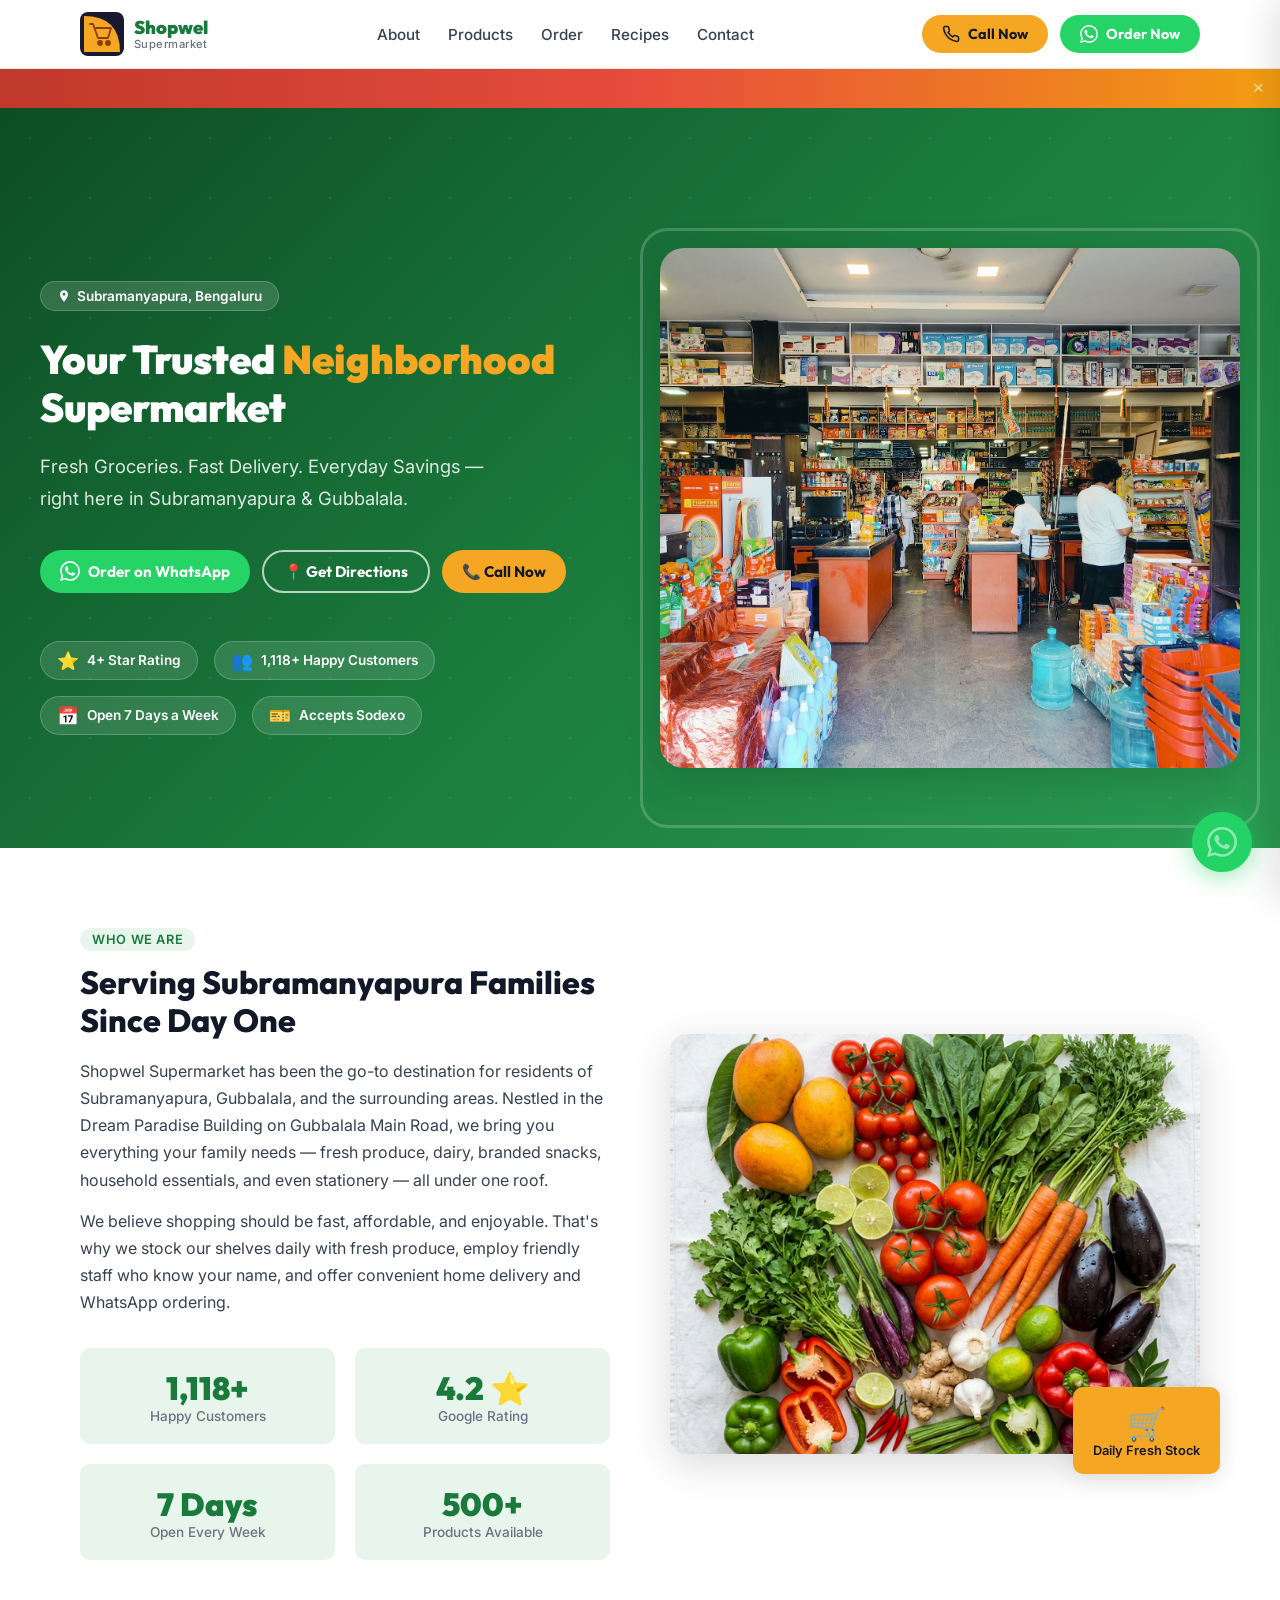
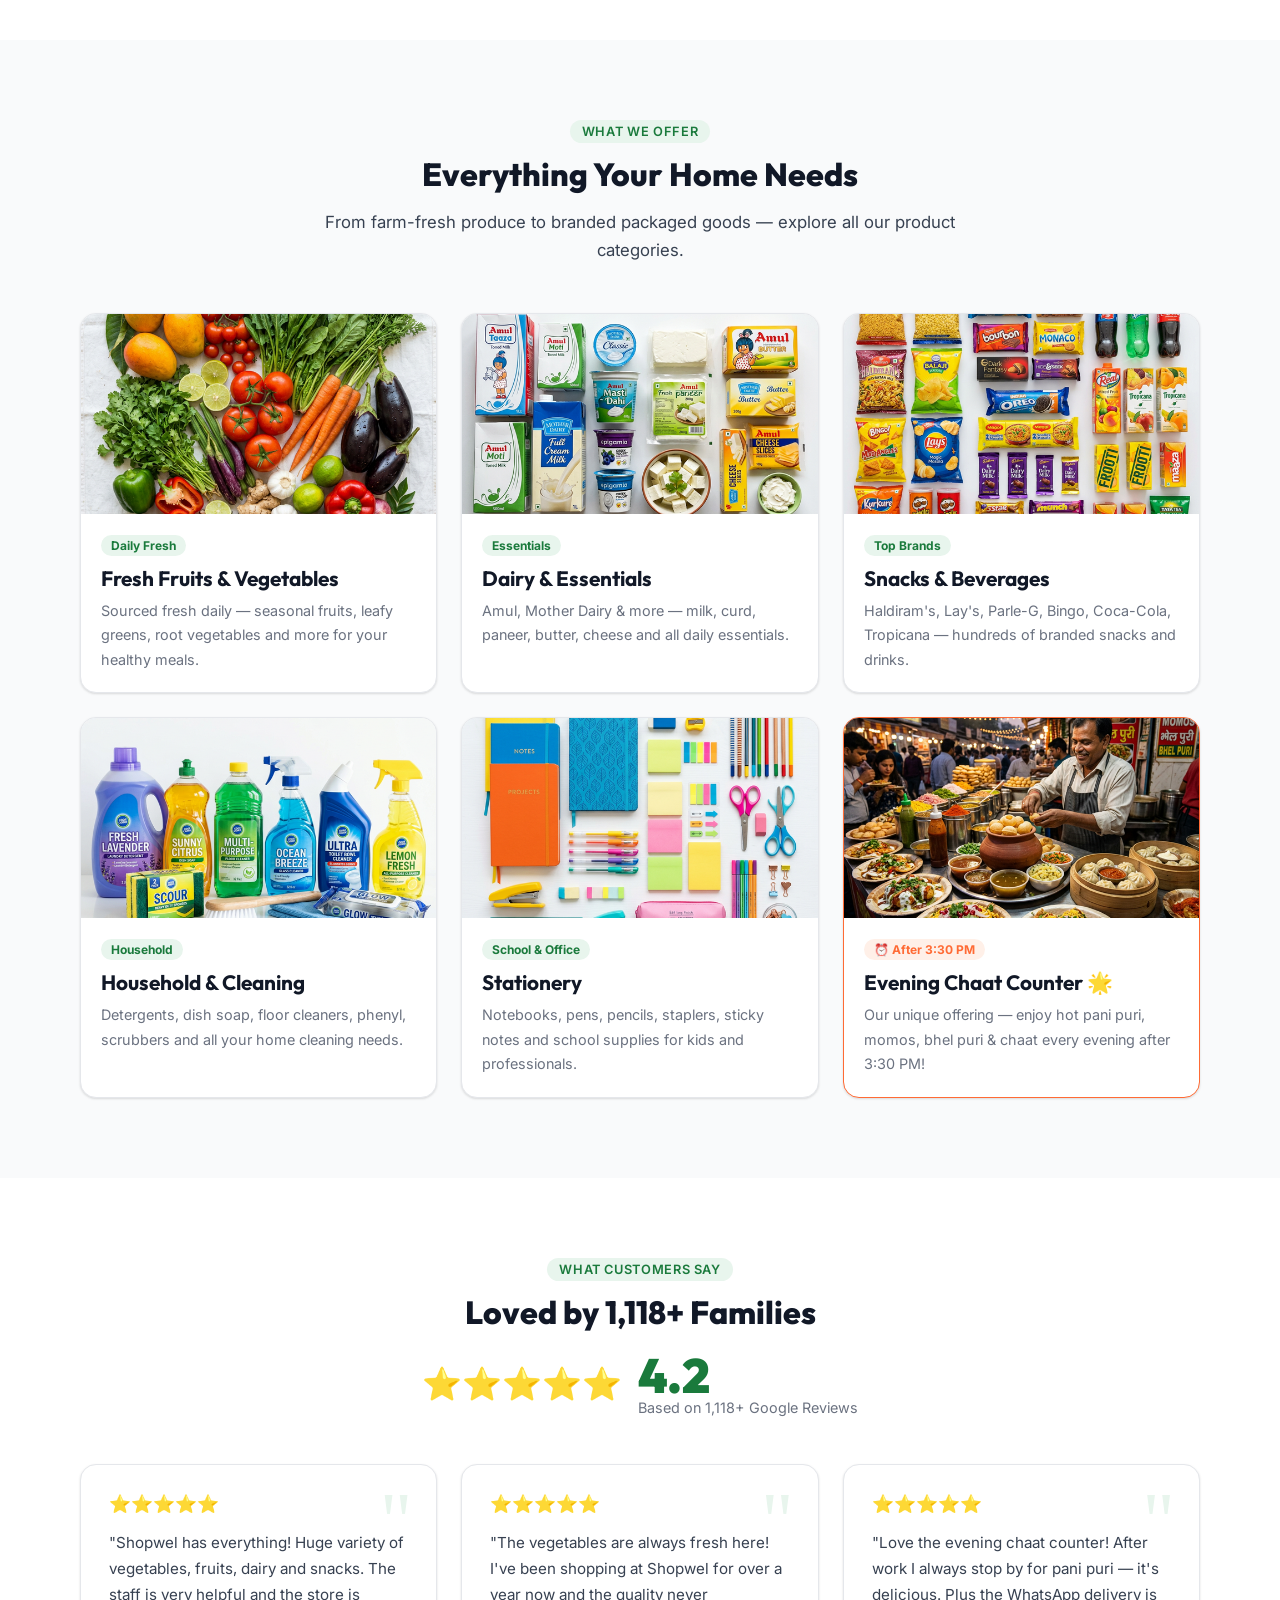
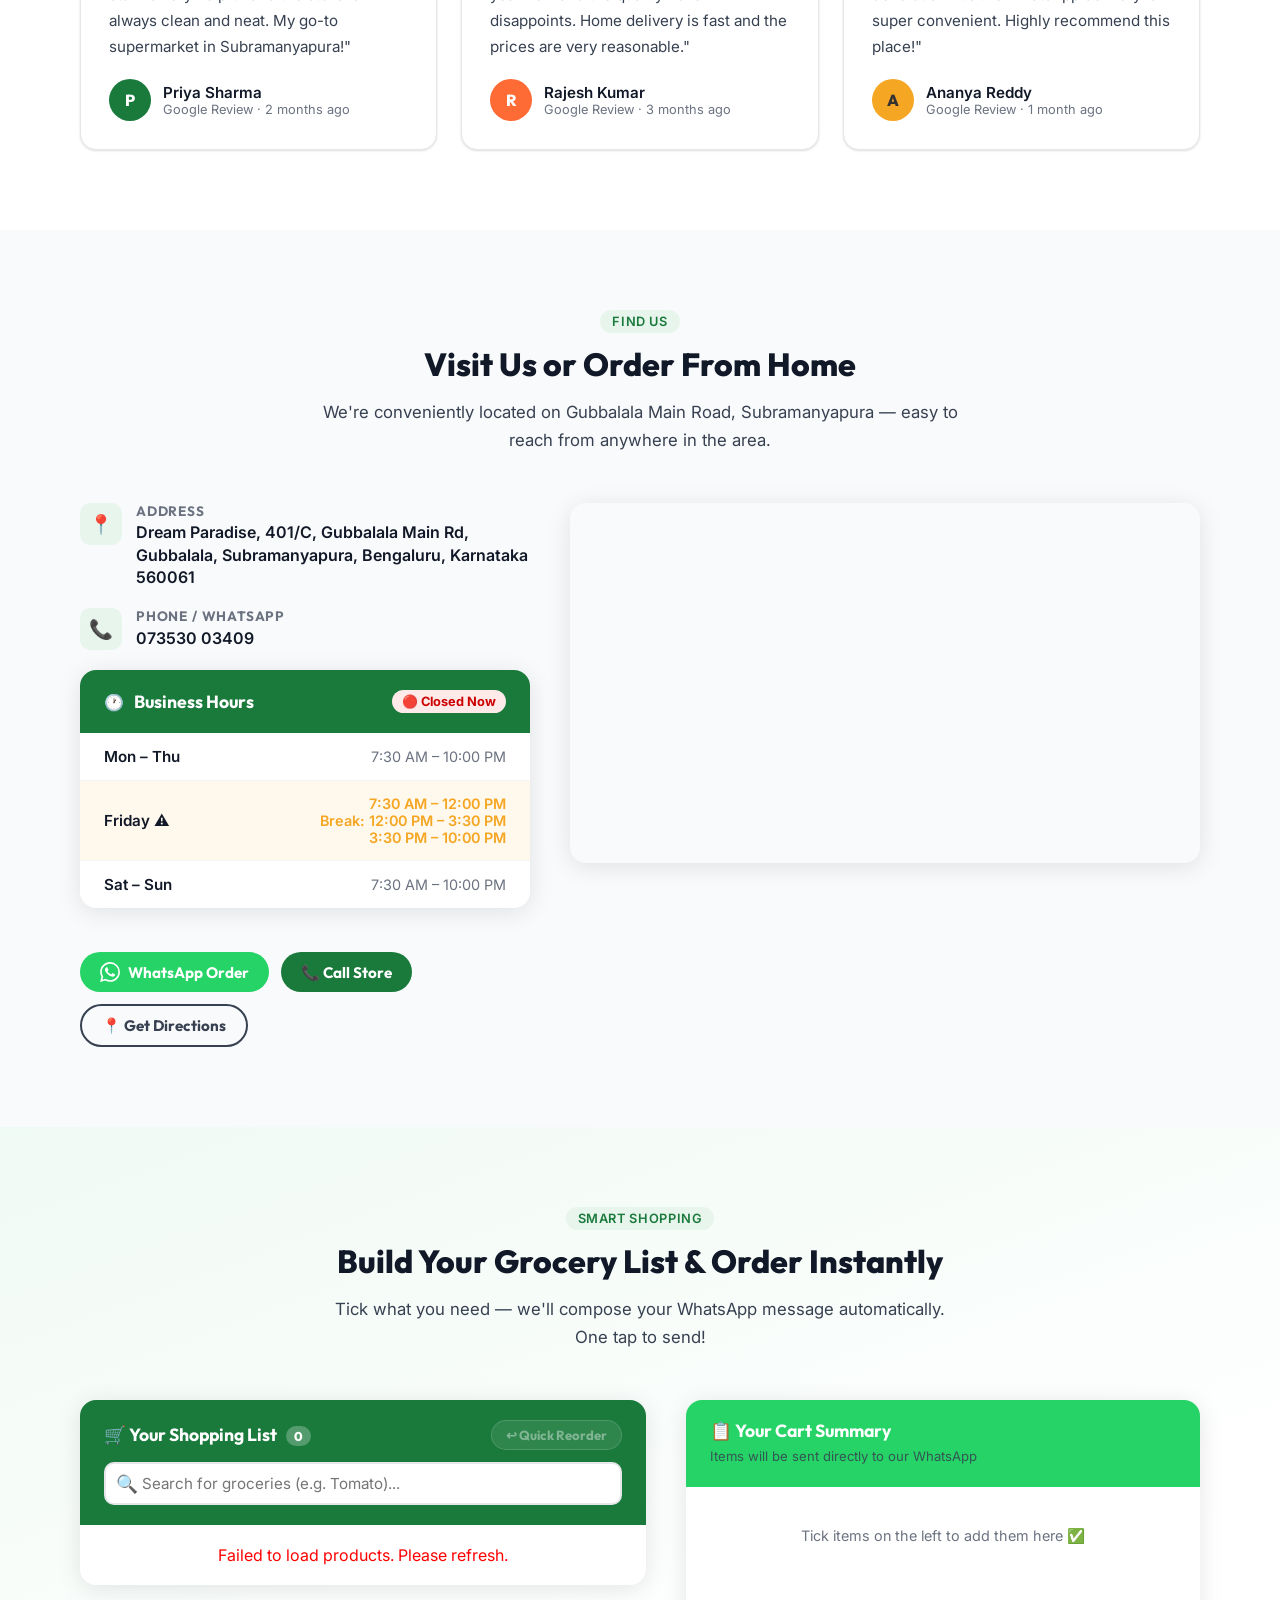
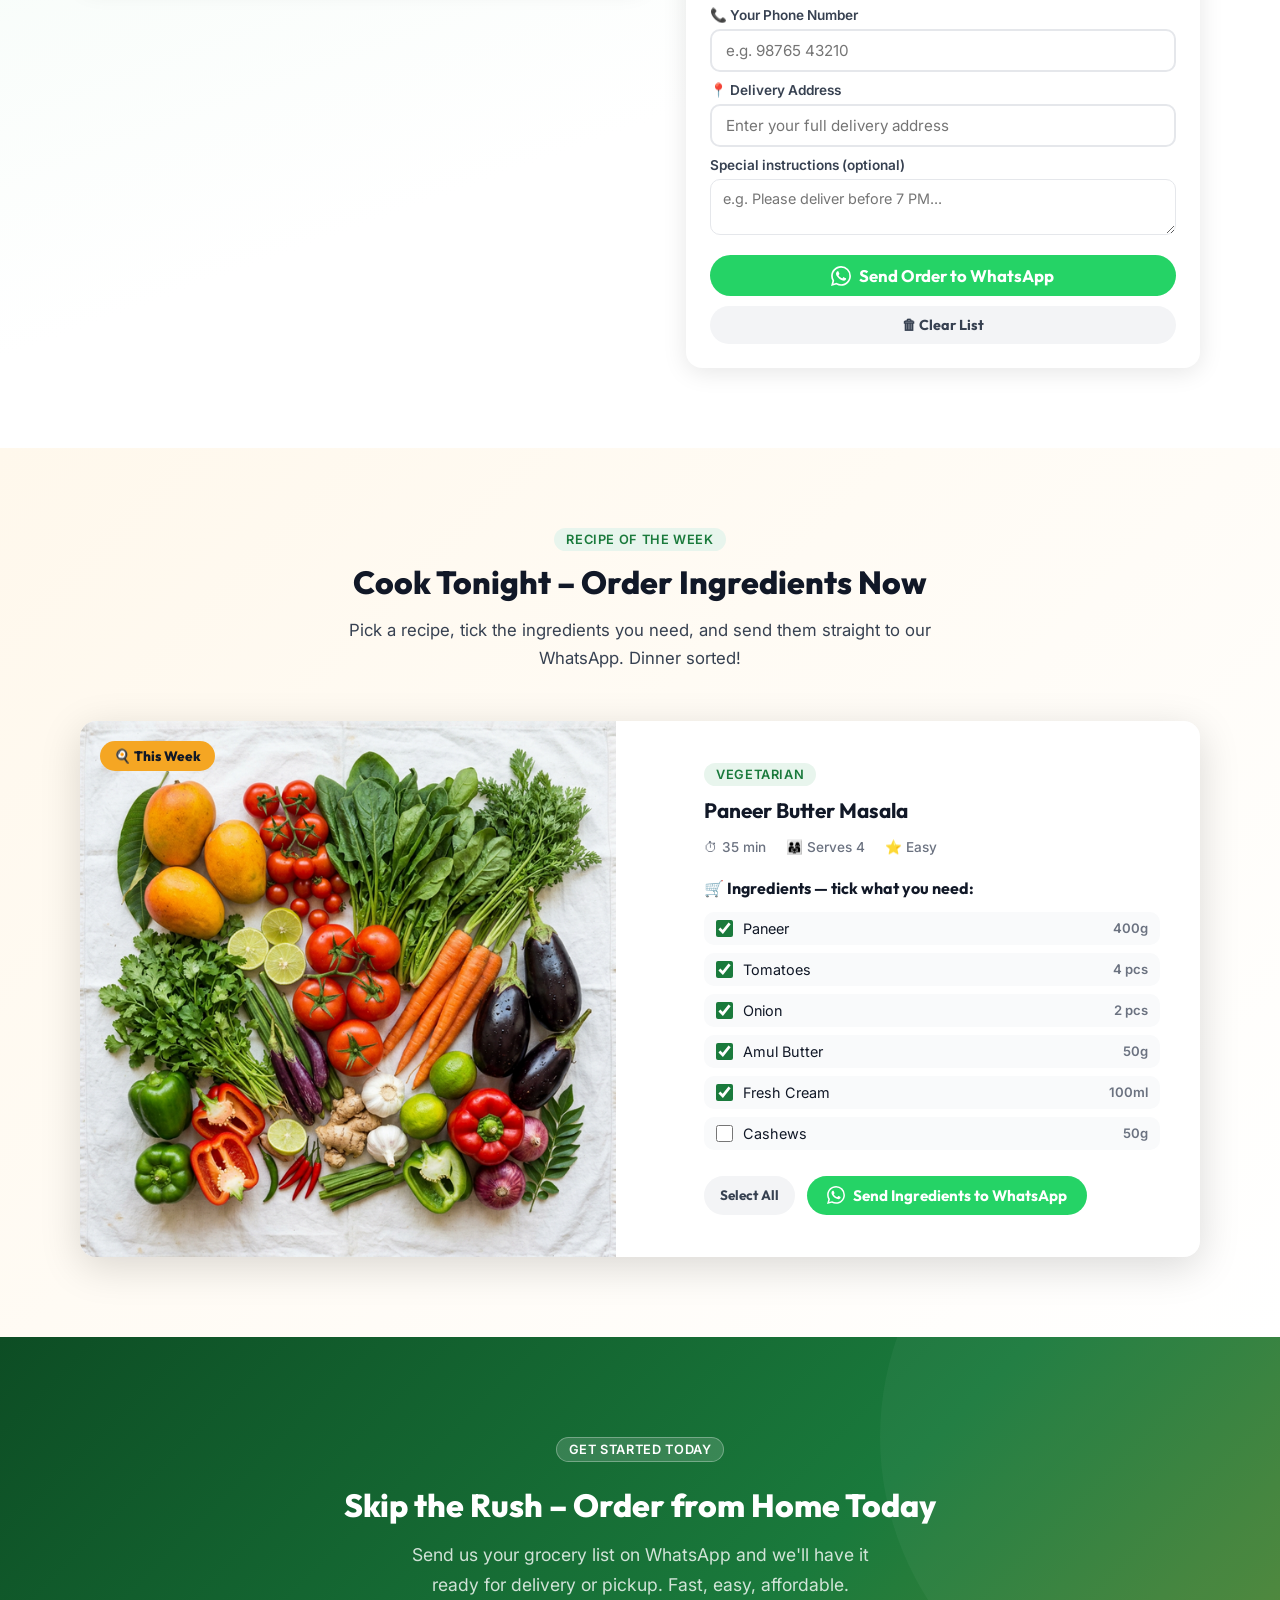
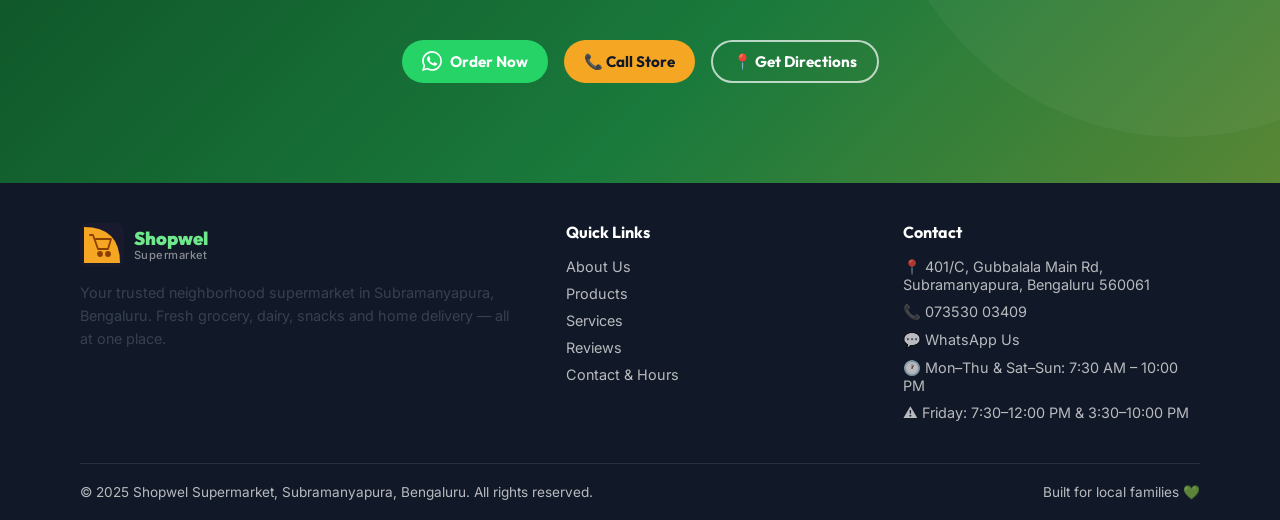
==== index.html @ 2b0920fd "Remove Services and Why Choose Us sections" ====
<!DOCTYPE html>
<html lang="en">

<head>
    <meta charset="UTF-8" />
    <meta name="viewport" content="width=device-width, initial-scale=1.0" />
    <title>Shopwel Supermarket – Supermarket in Subramanyapura, Bengaluru | Grocery Store Gubbalala Main Road</title>
    <meta name="description"
        content="Shopwel Supermarket in Subramanyapura, Bengaluru – your trusted neighborhood supermarket on Gubbalala Main Road. Fresh fruits, vegetables, dairy, snacks & home delivery. Call: 073530 03409" />
    <meta name="keywords"
        content="Supermarket in Subramanyapura, Grocery store Gubbalala Main Road, Home delivery grocery Subramanyapura, Shopwel Supermarket Bengaluru, grocery near me Subramanyapura" />
    <meta property="og:title" content="Shopwel Supermarket – Subramanyapura, Bengaluru" />
    <meta property="og:description"
        content="Fresh groceries, daily essentials & fast home delivery at Shopwel Supermarket, Gubbalala Main Road." />
    <meta property="og:type" content="website" />
    <link rel="canonical" href="https://shopwelsupermarket.in/" />
    <link rel="stylesheet" href="styles.css?v=4" />

    <!-- Local Business Schema -->
    <script type="application/ld+json">
  {
    "@context": "https://schema.org",
    "@type": "GroceryStore",
    "name": "Shopwel Supermarket",
    "image": "./images/hero.png",
    "url": "https://shopwelsupermarket.in",
    "telephone": "+917353003409",
    "address": {
      "@type": "PostalAddress",
      "streetAddress": "Dream Paradise, 401/C, Gubbalala Main Rd, Gubbalala",
      "addressLocality": "Subramanyapura",
      "addressRegion": "Karnataka",
      "postalCode": "560061",
      "addressCountry": "IN"
    },
    "geo": { "@type": "GeoCoordinates", "latitude": 12.8930, "longitude": 77.5326 },
    "openingHoursSpecification": [
      { "@type": "OpeningHoursSpecification", "dayOfWeek": ["Monday","Tuesday","Wednesday","Thursday","Saturday","Sunday"], "opens": "07:30", "closes": "22:00" },
      { "@type": "OpeningHoursSpecification", "dayOfWeek": "Friday", "opens": "07:30", "closes": "12:00" },
      { "@type": "OpeningHoursSpecification", "dayOfWeek": "Friday", "opens": "15:30", "closes": "22:00" }
    ],
    "aggregateRating": { "@type": "AggregateRating", "ratingValue": "4.2", "reviewCount": "1118" },
    "priceRange": "₹",
    "paymentAccepted": "Cash, UPI, Sodexo",
    "hasOfferCatalog": { "@type": "OfferCatalog", "name": "Grocery & Daily Essentials" }
  }
  </script>
</head>

<body>

    <!-- ════════════════════ NAVBAR ════════════════════ -->
    <nav class="navbar" id="navbar">
        <div class="nav-inner">
            <a href="#home" class="nav-logo" aria-label="Shopwel Supermarket Home">
                <!-- Logo: yellow quarter-circle with shopping cart -->
                <svg width="44" height="44" viewBox="0 0 44 44" xmlns="http://www.w3.org/2000/svg" aria-hidden="true">
                    <rect width="44" height="44" rx="8" fill="#1a1a2e" />
                    <path d="M4 4 Q40 4 40 40 L4 40 Z" fill="#f5a623" />
                    <g transform="translate(10,12)" stroke="#8B4000" stroke-width="1.8" fill="none"
                        stroke-linecap="round" stroke-linejoin="round">
                        <path d="M0 0h3l5 14h10l3-10H6" />
                        <circle cx="10" cy="19" r="2" fill="#8B4000" />
                        <circle cx="18" cy="19" r="2" fill="#8B4000" />
                    </g>
                </svg>
                <div class="nav-logo-text">
                    <span>Shopwel</span>
                    <span>Supermarket</span>
                </div>
            </a>

            <ul class="nav-links" role="list">
                <li><a href="#about">About</a></li>
                <li><a href="#products">Products</a></li>
                <li><a href="#order">Order</a></li>
                <li><a href="#recipe">Recipes</a></li>
                <li><a href="#contact">Contact</a></li>
            </ul>

            <div class="nav-cta" style="display: flex; gap: 12px;">
                <a href="tel:+917353003409" class="btn btn-yellow btn-sm" aria-label="Call Shopwel">
                    <svg width="18" height="18" viewBox="0 0 24 24" fill="none" stroke="currentColor" stroke-width="2" stroke-linecap="round" stroke-linejoin="round" aria-hidden="true"><path d="M22 16.92v3a2 2 0 0 1-2.18 2 19.79 19.79 0 0 1-8.63-3.07 19.5 19.5 0 0 1-6-6 19.79 19.79 0 0 1-3.07-8.67A2 2 0 0 1 4.11 2h3a2 2 0 0 1 2 1.72 12.84 12.84 0 0 0 .7 2.81 2 2 0 0 1-.45 2.11L8.09 9.91a16 16 0 0 0 6 6l1.27-1.27a2 2 0 0 1 2.11-.45 12.84 12.84 0 0 0 2.81.7A2 2 0 0 1 22 16.92z"></path></svg>
                    Call Now
                </a>
                <a href="https://wa.me/917353003409?text=Hi%20Shopwel!%20I%20want%20to%20place%20an%20order.%0A"
                    class="btn btn-wa btn-sm" target="_blank" rel="noopener" aria-label="Order on WhatsApp">
                    <svg width="18" height="18" viewBox="0 0 24 24" fill="currentColor" aria-hidden="true">
                        <path
                            d="M17.472 14.382c-.297-.149-1.758-.867-2.03-.967-.273-.099-.471-.148-.67.15-.197.297-.767.966-.94 1.164-.173.199-.347.223-.644.075-.297-.15-1.255-.463-2.39-1.475-.883-.788-1.48-1.761-1.653-2.059-.173-.297-.018-.458.13-.606.134-.133.298-.347.446-.52.149-.174.198-.298.298-.497.099-.198.05-.371-.025-.52-.075-.149-.669-1.612-.916-2.207-.242-.579-.487-.5-.669-.51-.173-.008-.371-.01-.57-.01-.198 0-.52.074-.792.372-.272.297-1.04 1.016-1.04 2.479 0 1.462 1.065 2.875 1.213 3.074.149.198 2.096 3.2 5.077 4.487.709.306 1.262.489 1.694.625.712.227 1.36.195 1.871.118.571-.085 1.758-.719 2.006-1.413.248-.694.248-1.289.173-1.413-.074-.124-.272-.198-.57-.347m-5.421 7.403h-.004a9.87 9.87 0 01-5.031-1.378l-.361-.214-3.741.982.998-3.648-.235-.374a9.86 9.86 0 01-1.51-5.26c.001-5.45 4.436-9.884 9.888-9.884 2.64 0 5.122 1.03 6.988 2.898a9.825 9.825 0 012.893 6.994c-.003 5.45-4.437 9.884-9.885 9.884m8.413-18.297A11.815 11.815 0 0012.05 0C5.495 0 .16 5.335.157 11.892c0 2.096.547 4.142 1.588 5.945L.057 24l6.305-1.654a11.882 11.882 0 005.683 1.448h.005c6.554 0 11.89-5.335 11.893-11.893a11.821 11.821 0 00-3.48-8.413z" />
                        </svg>
                    Order Now
                </a>
                <button class="hamburger" id="hamburger" aria-label="Open menu">
                    <span></span><span></span><span></span>
                </button>
            </div>
        </div>
    </nav>

    <!-- Mobile Menu -->
    <div class="mobile-menu" id="mobileMenu" role="dialog" aria-label="Navigation">
        <span class="close-btn" id="closeMenu" aria-label="Close menu">&times;</span>
        <a href="#about">About</a>
        <a href="#products">Products</a>
        <a href="#order">Order</a>
        <a href="#recipe">Recipes</a>
        <a href="#contact">Contact</a>
        <a href="https://wa.me/917353003409?text=Hi%20Shopwel!%20I%20want%20to%20place%20an%20order.%0A"
            class="btn btn-wa" target="_blank" rel="noopener">Order on WhatsApp</a>
    </div>

    <!-- ════════════════════ FLASH DEAL BANNER ════════════════════ -->
    <div class="flash-banner" id="flashBanner" role="alert" aria-live="polite">
        <div class="marquee-wrapper">
            <div class="marquee-content">
                <span class="flash-pill">⚡ FLASH SALE ENDS TONIGHT:</span>
                <span class="flash-deal-item">🥛 Amul Milk 1L <span class="original">₹68</span> <span class="sale">₹59</span></span>
                <span class="flash-sep">•</span>
                <span class="flash-deal-item">🍅 Tomatoes 1kg <span class="original">₹40</span> <span class="sale">₹28</span></span>
                <span class="flash-sep">•</span>
                <span class="flash-deal-item">🥚 Eggs (6pc) <span class="original">₹72</span> <span class="sale">₹60</span></span>
                <span class="flash-sep">•</span>
                <span class="flash-deal-item">🍪 Parle-G 800g <span class="original">₹85</span> <span class="sale">₹70</span></span>
                <span class="flash-sep" style="margin-right:40px">•</span>
                <span class="flash-pill">⚡ FLASH SALE ENDS TONIGHT:</span>
                <span class="flash-deal-item">🥛 Amul Milk 1L <span class="original">₹68</span> <span class="sale">₹59</span></span>
                <span class="flash-sep">•</span>
                <span class="flash-deal-item">🍅 Tomatoes 1kg <span class="original">₹40</span> <span class="sale">₹28</span></span>
                <span class="flash-sep">•</span>
                <span class="flash-deal-item">🥚 Eggs (6pc) <span class="original">₹72</span> <span class="sale">₹60</span></span>
                <span class="flash-sep">•</span>
                <span class="flash-deal-item">🍪 Parle-G 800g <span class="original">₹85</span> <span class="sale">₹70</span></span>
            </div>
        </div>
        <button class="flash-close" id="flashClose" aria-label="Dismiss">&times;</button>
    </div>

    <!-- ════════════════════ HERO ════════════════════ -->
    <section class="hero" id="home" aria-label="Hero">
        <div class="hero-content">
            <div class="hero-tag">
                <svg width="14" height="14" viewBox="0 0 24 24" fill="currentColor" aria-hidden="true">
                    <path
                        d="M12 2C8.13 2 5 5.13 5 9c0 5.25 7 13 7 13s7-7.75 7-13c0-3.87-3.13-7-7-7zm0 9.5c-1.38 0-2.5-1.12-2.5-2.5s1.12-2.5 2.5-2.5 2.5 1.12 2.5 2.5-1.12 2.5-2.5 2.5z" />
                </svg>
                Subramanyapura, Bengaluru
            </div>
            <h1>Your Trusted <span>Neighborhood</span> Supermarket</h1>
            <p>Fresh Groceries. Fast Delivery. Everyday Savings — right here in Subramanyapura & Gubbalala.</p>
            <div class="hero-btns">
                <a href="https://wa.me/917353003409?text=Hi%20Shopwel!%20I%20want%20to%20place%20an%20order.%0A"
                    class="btn btn-wa" target="_blank" rel="noopener" aria-label="Order on WhatsApp">
                    <svg width="20" height="20" viewBox="0 0 24 24" fill="currentColor" aria-hidden="true">
                        <path
                            d="M17.472 14.382c-.297-.149-1.758-.867-2.03-.967-.273-.099-.471-.148-.67.15-.197.297-.767.966-.94 1.164-.173.199-.347.223-.644.075-.297-.15-1.255-.463-2.39-1.475-.883-.788-1.48-1.761-1.653-2.059-.173-.297-.018-.458.13-.606.134-.133.298-.347.446-.52.149-.174.198-.298.298-.497.099-.198.05-.371-.025-.52-.075-.149-.669-1.612-.916-2.207-.242-.579-.487-.5-.669-.51-.173-.008-.371-.01-.57-.01-.198 0-.52.074-.792.372-.272.297-1.04 1.016-1.04 2.479 0 1.462 1.065 2.875 1.213 3.074.149.198 2.096 3.2 5.077 4.487.709.306 1.262.489 1.694.625.712.227 1.36.195 1.871.118.571-.085 1.758-.719 2.006-1.413.248-.694.248-1.289.173-1.413-.074-.124-.272-.198-.57-.347m-5.421 7.403h-.004a9.87 9.87 0 01-5.031-1.378l-.361-.214-3.741.982.998-3.648-.235-.374a9.86 9.86 0 01-1.51-5.26c.001-5.45 4.436-9.884 9.888-9.884 2.64 0 5.122 1.03 6.988 2.898a9.825 9.825 0 012.893 6.994c-.003 5.45-4.437 9.884-9.885 9.884m8.413-18.297A11.815 11.815 0 0012.05 0C5.495 0 .16 5.335.157 11.892c0 2.096.547 4.142 1.588 5.945L.057 24l6.305-1.654a11.882 11.882 0 005.683 1.448h.005c6.554 0 11.89-5.335 11.893-11.893a11.821 11.821 0 00-3.48-8.413z" />
                    </svg>
                    Order on WhatsApp
                </a>
                <a href="https://maps.app.goo.gl/shopwel" class="btn btn-outline" target="_blank" rel="noopener"
                    aria-label="Get directions to store">
                    📍 Get Directions
                </a>
                <a href="tel:+917353003409" class="btn btn-yellow" aria-label="Call the store">
                    📞 Call Now
                </a>
            </div>
            <div class="trust-badges" aria-label="Trust indicators">
                <div class="badge"><span class="badge-icon">⭐</span> 4+ Star Rating</div>
                <div class="badge"><span class="badge-icon">👥</span> 1,118+ Happy Customers</div>
                <div class="badge"><span class="badge-icon">📅</span> Open 7 Days a Week</div>
                <div class="badge"><span class="badge-icon">🎫</span> Accepts Sodexo</div>
            </div>
        </div>
        <div class="hero-image">
            <img src="images/shopwel-store.jpg"
                alt="Inside Shopwel Supermarket – well-stocked shelves, Subramanyapura Bengaluru" loading="eager"
                fetchpriority="high" style="object-position: center center;" />
        </div>
    </section>

    <!-- ════════════════════ ABOUT ════════════════════ -->
    <section class="section mobile-collapsible" id="about" aria-label="About Shopwel">
        <div class="container">
            <button class="mobile-collapse-btn hide-on-desktop" onclick="this.parentElement.parentElement.classList.toggle('expanded')">
                📖 About Us
                <span class="chevron">▼</span>
            </button>
            <div class="mobile-collapse-content">
            <div class="about-grid">
                <div class="reveal">
                    <span class="tag">Who We Are</span>
                    <h2>Serving Subramanyapura Families Since Day One</h2>
                    <p style="margin-top:18px">Shopwel Supermarket has been the go-to destination for residents of
                        Subramanyapura, Gubbalala, and the surrounding areas. Nestled in the Dream Paradise Building on
                        Gubbalala Main Road, we bring you everything your family needs — fresh produce, dairy, branded
                        snacks, household essentials, and even stationery — all under one roof.</p>
                    <p style="margin-top:14px">We believe shopping should be fast, affordable, and enjoyable. That's why
                        we stock our shelves daily with fresh produce, employ friendly staff who know your name, and
                        offer convenient home delivery and WhatsApp ordering.</p>
                    <div class="about-stats">
                        <div class="stat-card reveal">
                            <div class="number">1,118+</div>
                            <div class="label">Happy Customers</div>
                        </div>
                        <div class="stat-card reveal">
                            <div class="number">4.2 ⭐</div>
                            <div class="label">Google Rating</div>
                        </div>
                        <div class="stat-card reveal">
                            <div class="number">7 Days</div>
                            <div class="label">Open Every Week</div>
                        </div>
                        <div class="stat-card reveal">
                            <div class="number">500+</div>
                            <div class="label">Products Available</div>
                        </div>
                    </div>
                </div>
                <div class="reveal">
                    <div class="about-image">
                        <img src="images/fresh_produce.png" alt="Fresh fruits and vegetables at Shopwel Supermarket"
                            loading="lazy" />
                        <div class="about-badge">
                            <div class="num">🛒</div>
                            <div class="txt">Daily Fresh Stock</div>
                        </div>
                    </div>
                </div>
                </div>
            </div>
        </div>
    </section>

    <!-- ════════════════════ PRODUCTS ════════════════════ -->
    <section class="section section-alt mobile-collapsible" id="products" aria-label="Product categories">
        <div class="container">
            <button class="mobile-collapse-btn hide-on-desktop" onclick="this.parentElement.parentElement.classList.toggle('expanded')">
                🛍️ Our Products
                <span class="chevron">▼</span>
            </button>
            <div class="mobile-collapse-content">
            <div class="section-heading reveal">
                <span class="tag">What We Offer</span>
                <h2>Everything Your Home Needs</h2>
                <p>From farm-fresh produce to branded packaged goods — explore all our product categories.</p>
            </div>
            <div class="products-grid">

                <article class="product-card reveal">
                    <img src="images/fresh_produce.png" alt="Fresh fruits and vegetables" loading="lazy" />
                    <div class="product-card-body">
                        <span class="product-chip">Daily Fresh</span>
                        <h3>Fresh Fruits & Vegetables</h3>
                        <p>Sourced fresh daily — seasonal fruits, leafy greens, root vegetables and more for your
                            healthy meals.</p>
                    </div>
                </article>

                <article class="product-card reveal">
                    <img src="images/dairy.png" alt="Dairy products – milk, paneer, curd" loading="lazy" />
                    <div class="product-card-body">
                        <span class="product-chip">Essentials</span>
                        <h3>Dairy & Essentials</h3>
                        <p>Amul, Mother Dairy & more — milk, curd, paneer, butter, cheese and all daily essentials.</p>
                    </div>
                </article>

                <article class="product-card reveal">
                    <img src="images/snacks.png" alt="Branded snacks and beverages" loading="lazy" />
                    <div class="product-card-body">
                        <span class="product-chip">Top Brands</span>
                        <h3>Snacks & Beverages</h3>
                        <p>Haldiram's, Lay's, Parle-G, Bingo, Coca-Cola, Tropicana — hundreds of branded snacks and
                            drinks.</p>
                    </div>
                </article>

                <article class="product-card reveal">
                    <img src="images/household.png" alt="Household and cleaning products" loading="lazy" />
                    <div class="product-card-body">
                        <span class="product-chip">Household</span>
                        <h3>Household & Cleaning</h3>
                        <p>Detergents, dish soap, floor cleaners, phenyl, scrubbers and all your home cleaning needs.
                        </p>
                    </div>
                </article>

                <article class="product-card reveal">
                    <img src="images/stationery.png" alt="Stationery items – notebooks, pens, pencils" loading="lazy" />
                    <div class="product-card-body">
                        <span class="product-chip">School & Office</span>
                        <h3>Stationery</h3>
                        <p>Notebooks, pens, pencils, staplers, sticky notes and school supplies for kids and
                            professionals.</p>
                    </div>
                </article>

                <article class="product-card reveal" style="border-color: var(--accent);">
                    <img src="images/chaat.png" alt="Evening chaat counter – pani puri, momos, bhel puri"
                        loading="lazy" />
                    <div class="product-card-body">
                        <span class="product-chip special">⏰ After 3:30 PM</span>
                        <h3>Evening Chaat Counter 🌟</h3>
                        <p>Our unique offering — enjoy hot pani puri, momos, bhel puri & chaat every evening after 3:30
                            PM!</p>
                    </div>
                </article>

                </div>
            </div>
        </div>
    </section>



    <!-- ════════════════════ REVIEWS ════════════════════ -->
    <section class="section mobile-collapsible" id="reviews" aria-label="Customer reviews">
        <div class="container">
            <button class="mobile-collapse-btn hide-on-desktop" onclick="this.parentElement.parentElement.classList.toggle('expanded')">
                ⭐ Customer Reviews
                <span class="chevron">▼</span>
            </button>
            <div class="mobile-collapse-content">
            <div class="reviews-header reveal">
                <span class="tag">What Customers Say</span>
                <h2>Loved by 1,118+ Families</h2>
                <div class="rating-big">
                    <div class="stars-big" aria-label="4.2 out of 5 stars">⭐⭐⭐⭐⭐</div>
                    <div class="rating-text">
                        <div class="score">4.2</div>
                        <div class="count">Based on 1,118+ Google Reviews</div>
                    </div>
                </div>
            </div>
            <div class="reviews-grid">

                <div class="review-card reveal">
                    <div class="review-stars" aria-label="5 stars">⭐⭐⭐⭐⭐</div>
                    <p>"Shopwel has everything! Huge variety of vegetables, fruits, dairy and snacks. The staff is very
                        helpful and the store is always clean and neat. My go-to supermarket in Subramanyapura!"</p>
                    <div class="reviewer">
                        <div class="reviewer-avatar" style="background:var(--green);">P</div>
                        <div>
                            <div class="reviewer-name">Priya Sharma</div>
                            <div class="reviewer-date">Google Review · 2 months ago</div>
                        </div>
                    </div>
                </div>

                <div class="review-card reveal">
                    <div class="review-stars" aria-label="4 stars">⭐⭐⭐⭐⭐</div>
                    <p>"The vegetables are always fresh here! I've been shopping at Shopwel for over a year now and the
                        quality never disappoints. Home delivery is fast and the prices are very reasonable."</p>
                    <div class="reviewer">
                        <div class="reviewer-avatar" style="background:var(--accent);">R</div>
                        <div>
                            <div class="reviewer-name">Rajesh Kumar</div>
                            <div class="reviewer-date">Google Review · 3 months ago</div>
                        </div>
                    </div>
                </div>

                <div class="review-card reveal">
                    <div class="review-stars" aria-label="5 stars">⭐⭐⭐⭐⭐</div>
                    <p>"Love the evening chaat counter! After work I always stop by for pani puri — it's delicious. Plus
                        the WhatsApp delivery is super convenient. Highly recommend this place!"</p>
                    <div class="reviewer">
                        <div class="reviewer-avatar" style="background:var(--yellow); color:#333;">A</div>
                        <div>
                            <div class="reviewer-name">Ananya Reddy</div>
                            <div class="reviewer-date">Google Review · 1 month ago</div>
                        </div>
                    </div>
                </div>

                </div>
            </div>
        </div>
    </section>

    <!-- ════════════════════ LOCATION & CONTACT ════════════════════ -->
    <section class="section section-alt" id="contact" aria-label="Location and contact">
        <div class="container">
            <div class="section-heading reveal">
                <span class="tag">Find Us</span>
                <h2>Visit Us or Order From Home</h2>
                <p>We're conveniently located on Gubbalala Main Road, Subramanyapura — easy to reach from anywhere in
                    the area.</p>
            </div>
            <div style="margin-top:48px">
                <div class="location-grid">
                    <div class="contact-info">

                        <div class="contact-item reveal">
                            <div class="contact-icon" aria-hidden="true">📍</div>
                            <div>
                                <h4>Address</h4>
                                <p>Dream Paradise, 401/C, Gubbalala Main Rd, Gubbalala, Subramanyapura, Bengaluru,
                                    Karnataka 560061</p>
                            </div>
                        </div>

                        <div class="contact-item reveal">
                            <div class="contact-icon" aria-hidden="true">📞</div>
                            <div>
                                <h4>Phone / WhatsApp</h4>
                                <a href="tel:+917353003409" aria-label="Call Shopwel Supermarket">073530 03409</a>
                            </div>
                        </div>

                        <div class="reveal">
                            <div class="hours-card">
                                <div class="hours-header">
                                    <span aria-hidden="true">🕐</span>
                                    <h3>Business Hours</h3>
                                    <span id="storeBadge"
                                        style="margin-left:auto; padding:4px 10px; border-radius:999px; font-size:.8rem; font-weight:700;"></span>
                                </div>
                                <div class="hours-row">
                                    <span class="day">Mon – Thu</span>
                                    <span class="time">7:30 AM – 10:00 PM</span>
                                </div>
                                <div class="hours-row friday">
                                    <span class="day">Friday ⚠️</span>
                                    <span class="time">7:30 AM – 12:00 PM<br>Break: 12:00 PM – 3:30 PM<br>3:30 PM –
                                        10:00 PM</span>
                                </div>
                                <div class="hours-row">
                                    <span class="day">Sat – Sun</span>
                                    <span class="time">7:30 AM – 10:00 PM</span>
                                </div>
                            </div>
                        </div>

                        <div class="contact-btns reveal">
                            <a href="https://wa.me/917353003409?text=Hi%20Shopwel!%20I%20want%20to%20place%20an%20order.%0A"
                                class="btn btn-wa" target="_blank" rel="noopener" aria-label="Message on WhatsApp">
                                <svg width="20" height="20" viewBox="0 0 24 24" fill="currentColor" aria-hidden="true">
                                    <path
                                        d="M17.472 14.382c-.297-.149-1.758-.867-2.03-.967-.273-.099-.471-.148-.67.15-.197.297-.767.966-.94 1.164-.173.199-.347.223-.644.075-.297-.15-1.255-.463-2.39-1.475-.883-.788-1.48-1.761-1.653-2.059-.173-.297-.018-.458.13-.606.134-.133.298-.347.446-.52.149-.174.198-.298.298-.497.099-.198.05-.371-.025-.52-.075-.149-.669-1.612-.916-2.207-.242-.579-.487-.5-.669-.51-.173-.008-.371-.01-.57-.01-.198 0-.52.074-.792.372-.272.297-1.04 1.016-1.04 2.479 0 1.462 1.065 2.875 1.213 3.074.149.198 2.096 3.2 5.077 4.487.709.306 1.262.489 1.694.625.712.227 1.36.195 1.871.118.571-.085 1.758-.719 2.006-1.413.248-.694.248-1.289.173-1.413-.074-.124-.272-.198-.57-.347m-5.421 7.403h-.004a9.87 9.87 0 01-5.031-1.378l-.361-.214-3.741.982.998-3.648-.235-.374a9.86 9.86 0 01-1.51-5.26c.001-5.45 4.436-9.884 9.888-9.884 2.64 0 5.122 1.03 6.988 2.898a9.825 9.825 0 012.893 6.994c-.003 5.45-4.437 9.884-9.885 9.884m8.413-18.297A11.815 11.815 0 0012.05 0C5.495 0 .16 5.335.157 11.892c0 2.096.547 4.142 1.588 5.945L.057 24l6.305-1.654a11.882 11.882 0 005.683 1.448h.005c6.554 0 11.89-5.335 11.893-11.893a11.821 11.821 0 00-3.48-8.413z" />
                                </svg>
                                WhatsApp Order
                            </a>
                            <a href="tel:+917353003409" class="btn btn-primary" aria-label="Call Shopwel">📞 Call
                                Store</a>
                            <a href="https://www.google.com/maps/search/Shopwel+Supermarket+Gubbalala+Main+Road+Subramanyapura+Bengaluru"
                                class="btn btn-outline" style="color:var(--gray-700);border-color:var(--gray-300);"
                                target="_blank" rel="noopener" aria-label="Get directions">📍 Get Directions</a>
                        </div>
                    </div>

                    <div class="map-container reveal">
                        <iframe
                            src="https://www.google.com/maps/embed?pb=!1m18!1m12!1m3!1d3889.123456789!2d77.5401757!3d12.8917923!2m3!1f0!2f0!3f0!3m2!1i1024!2i768!4f13.1!3m3!1m2!1s0x3bae3feb84f889b5%3A0xfd8b4acd073fb048!2sShopwel+Supermarket!5e0!3m2!1sen!2sin!4v1746600000000"
                            width="100%" height="360" style="border:0;" allowfullscreen="" loading="lazy"
                            referrerpolicy="no-referrer-when-downgrade"
                            title="Shopwel Supermarket location on Google Maps"></iframe>
                    </div>
                </div>
            </div>
        </div>
    </section>

    <!-- ════════════════════ SMART ORDER ════════════════════ -->
    <section class="section order-section" id="order" aria-label="Place your order">
        <div class="container">
            <div class="section-heading reveal">
                <span class="tag">Smart Shopping</span>
                <h2>Build Your Grocery List & Order Instantly</h2>
                <p>Tick what you need — we'll compose your WhatsApp message automatically. One tap to send!</p>
            </div>
            <div class="order-layout">
                <!-- Left: product checklist -->
                <div class="order-panel" id="orderPanel">
                    <div class="order-panel-header" style="flex-direction: column; align-items: stretch; gap: 12px;">
                        <div style="display: flex; justify-content: space-between; align-items: center;">
                            <h3>🛒 Your Shopping List <span class="order-count-badge" id="orderCount">0</span></h3>
                            <button class="order-reorder-btn" id="reorderBtn" disabled title="Loads your previous order">↩ Quick Reorder</button>
                        </div>
                        <div class="order-search" style="position: relative;">
                            <input type="text" id="orderSearch" placeholder="Search for groceries (e.g. Tomato)..." style="width: 100%; padding: 10px 14px 10px 36px; border: 2px solid #e5e7eb; border-radius: 10px; font-size: 0.95rem; font-family: inherit; box-sizing: border-box; transition: border-color 0.3s;" onfocus="this.style.borderColor='var(--green)'" onblur="this.style.borderColor='#e5e7eb'">
                            <span style="position: absolute; left: 12px; top: 50%; transform: translateY(-50%); font-size: 1.1rem; color: #9ca3af;">🔍</span>
                        </div>
                    </div>
                    <div id="dynamicProductsList">
                        <div style="padding:20px; text-align:center; color:var(--text-muted)">Loading fresh products
                            from store...</div>
                    </div>
                </div>
                
                <!-- Right: order summary + send -->
                <div class="order-summary">
                    <div class="order-summary-header" onclick="handleCartSummaryClick(this)">
                        <div style="flex:1">
                            <h3>📋 Your Cart Summary</h3>
                            <p class="hide-on-mobile">Items will be sent directly to our WhatsApp</p>
                            <p class="hide-on-desktop" style="color:rgba(255,255,255,0.9); font-weight:600; margin-top:2px;">Tap to expand & send order</p>
                        </div>
                        <span class="mobile-cart-icon hide-on-desktop" style="font-size:1.5rem">🛒</span>
                    </div>
                    <div class="order-list" id="orderList">
                        <div class="order-empty" id="orderEmpty">Tick items on the left to add them here ✅</div>
                    </div>
                    <div class="order-note-area">
                        <label for="orderPhone">📞 Your Phone Number</label>
                        <input type="tel" id="orderPhone" placeholder="e.g. 98765 43210"
                            style="width:100%;padding:10px 14px;border:2px solid #e5e7eb;border-radius:10px;font-size:.95rem;font-family:inherit;margin-bottom:10px;box-sizing:border-box;"
                            oninput="localStorage.setItem('shopwel_phone',this.value)"
                            value="" autocomplete="tel" />
                        <label for="orderAddress">📍 Delivery Address</label>
                        <input type="text" id="orderAddress" list="savedAddresses" placeholder="Enter your full delivery address"
                            style="width:100%;padding:10px 14px;border:2px solid #e5e7eb;border-radius:10px;font-size:.95rem;font-family:inherit;margin-bottom:10px;box-sizing:border-box;"
                            oninput="localStorage.setItem('shopwel_address',this.value)" autocomplete="off" />
                        <datalist id="savedAddresses"></datalist>
                        <label for="orderNote">Special instructions (optional)</label>
                        <textarea id="orderNote"
                            placeholder="e.g. Please deliver before 7 PM..." style="min-height:50px"></textarea>
                    </div>
                    <div class="order-actions">
                        <a href="#" class="btn btn-wa order-send-btn" id="orderSendBtn"
                            onclick="openCheckoutModal(event)">
                            <svg width="20" height="20" viewBox="0 0 24 24" fill="currentColor">
                                <path
                                    d="M17.472 14.382c-.297-.149-1.758-.867-2.03-.967-.273-.099-.471-.148-.67.15-.197.297-.767.966-.94 1.164-.173.199-.347.223-.644.075-.297-.15-1.255-.463-2.39-1.475-.883-.788-1.48-1.761-1.653-2.059-.173-.297-.018-.458.13-.606.134-.133.298-.347.446-.52.149-.174.198-.298.298-.497.099-.198.05-.371-.025-.52-.075-.149-.669-1.612-.916-2.207-.242-.579-.487-.5-.669-.51-.173-.008-.371-.01-.57-.01-.198 0-.52.074-.792.372-.272.297-1.04 1.016-1.04 2.479 0 1.462 1.065 2.875 1.213 3.074.149.198 2.096 3.2 5.077 4.487.709.306 1.262.489 1.694.625.712.227 1.36.195 1.871.118.571-.085 1.758-.719 2.006-1.413.248-.694.248-1.289.173-1.413-.074-.124-.272-.198-.57-.347m-5.421 7.403h-.004a9.87 9.87 0 01-5.031-1.378l-.361-.214-3.741.982.998-3.648-.235-.374a9.86 9.86 0 01-1.51-5.26c.001-5.45 4.436-9.884 9.888-9.884 2.64 0 5.122 1.03 6.988 2.898a9.825 9.825 0 012.893 6.994c-.003 5.45-4.437 9.884-9.885 9.884m8.413-18.297A11.815 11.815 0 0012.05 0C5.495 0 .16 5.335.157 11.892c0 2.096.547 4.142 1.588 5.945L.057 24l6.305-1.654a11.882 11.882 0 005.683 1.448h.005c6.554 0 11.89-5.335 11.893-11.893a11.821 11.821 0 00-3.48-8.413z" />
                            </svg>
                            Send Order to WhatsApp
                        </a>
                        <button class="btn order-clear-btn" onclick="clearOrder()">🗑 Clear List</button>
                    </div>
                </div>
            </div>
        </div>
    </section>

    <!-- ════════════════════ RECIPE OF THE WEEK ════════════════════ -->
    <section class="section recipe-section mobile-collapsible" id="recipe" aria-label="Recipe of the week">
        <div class="container">
            <button class="mobile-collapse-btn hide-on-desktop" onclick="this.parentElement.parentElement.classList.toggle('expanded')">
                🍳 Recipe of the Week
                <span class="chevron">▼</span>
            </button>
            <div class="mobile-collapse-content">
            <div class="section-heading reveal">
                <span class="tag">Recipe of the Week</span>
                <h2>Cook Tonight – Order Ingredients Now</h2>
                <p>Pick a recipe, tick the ingredients you need, and send them straight to our WhatsApp. Dinner sorted!
                </p>
            </div>
            <div class="recipe-card reveal">
                <div class="recipe-img">
                    <span class="recipe-badge">🍳 This Week</span>
                    <img src="images/fresh_produce.png"
                        alt="Paneer Butter Masala ingredients – fresh vegetables and spices" loading="lazy">
                </div>
                <div class="recipe-body">
                    <span class="tag">Vegetarian</span>
                    <h3>Paneer Butter Masala</h3>
                    <div class="recipe-meta">
                        <div class="recipe-meta-item">⏱ 35 min</div>
                        <div class="recipe-meta-item">👨‍👩‍👧 Serves 4</div>
                        <div class="recipe-meta-item">⭐ Easy</div>
                    </div>
                    <div class="recipe-ingredients">
                        <h4>🛒 Ingredients — tick what you need:</h4>
                        <div class="ingredient-list">
                            <div class="ingredient-item"><input type="checkbox" id="ri1" data-name="Paneer 400g"
                                    checked><label for="ri1">Paneer</label><span class="qty">400g</span></div>
                            <div class="ingredient-item"><input type="checkbox" id="ri2" data-name="Tomatoes 4 pcs"
                                    checked><label for="ri2">Tomatoes</label><span class="qty">4 pcs</span></div>
                            <div class="ingredient-item"><input type="checkbox" id="ri3" data-name="Onion 2 pcs"
                                    checked><label for="ri3">Onion</label><span class="qty">2 pcs</span></div>
                            <div class="ingredient-item"><input type="checkbox" id="ri4" data-name="Amul Butter 50g"
                                    checked><label for="ri4">Amul Butter</label><span class="qty">50g</span></div>
                            <div class="ingredient-item"><input type="checkbox" id="ri5" data-name="Fresh Cream 100ml"
                                    checked><label for="ri5">Fresh Cream</label><span class="qty">100ml</span></div>
                            <div class="ingredient-item"><input type="checkbox" id="ri6" data-name="Cashews 50g"><label
                                    for="ri6">Cashews</label><span class="qty">50g</span></div>
                            <div class="ingredient-item"><input type="checkbox" id="ri7"
                                    data-name="Ginger-Garlic Paste"><label for="ri7">Ginger-Garlic Paste</label><span
                                    class="qty">2 tbsp</span></div>
                            <div class="ingredient-item"><input type="checkbox" id="ri8"
                                    data-name="Kashmiri Chilli Powder"><label for="ri8">Kashmiri Chilli
                                    Powder</label><span class="qty">1 tsp</span></div>
                            <div class="ingredient-item"><input type="checkbox" id="ri9" data-name="Garam Masala"><label
                                    for="ri9">Garam Masala</label><span class="qty">1 tsp</span></div>
                            <div class="ingredient-item"><input type="checkbox" id="ri10"
                                    data-name="Coriander (garnish)"><label for="ri10">Coriander (garnish)</label><span
                                    class="qty">handful</span></div>
                        </div>
                    </div>
                    <div class="recipe-actions">
                        <button class="btn recipe-select-all" onclick="recipeSelectAll()">Select All</button>
                        <a href="#" class="btn btn-wa" onclick="sendRecipeToWhatsApp(event)">
                            <svg width="18" height="18" viewBox="0 0 24 24" fill="currentColor">
                                <path
                                    d="M17.472 14.382c-.297-.149-1.758-.867-2.03-.967-.273-.099-.471-.148-.67.15-.197.297-.767.966-.94 1.164-.173.199-.347.223-.644.075-.297-.15-1.255-.463-2.39-1.475-.883-.788-1.48-1.761-1.653-2.059-.173-.297-.018-.458.13-.606.134-.133.298-.347.446-.52.149-.174.198-.298.298-.497.099-.198.05-.371-.025-.52-.075-.149-.669-1.612-.916-2.207-.242-.579-.487-.5-.669-.51-.173-.008-.371-.01-.57-.01-.198 0-.52.074-.792.372-.272.297-1.04 1.016-1.04 2.479 0 1.462 1.065 2.875 1.213 3.074.149.198 2.096 3.2 5.077 4.487.709.306 1.262.489 1.694.625.712.227 1.36.195 1.871.118.571-.085 1.758-.719 2.006-1.413.248-.694.248-1.289.173-1.413-.074-.124-.272-.198-.57-.347m-5.421 7.403h-.004a9.87 9.87 0 01-5.031-1.378l-.361-.214-3.741.982.998-3.648-.235-.374a9.86 9.86 0 01-1.51-5.26c.001-5.45 4.436-9.884 9.888-9.884 2.64 0 5.122 1.03 6.988 2.898a9.825 9.825 0 012.893 6.994c-.003 5.45-4.437 9.884-9.885 9.884m8.413-18.297A11.815 11.815 0 0012.05 0C5.495 0 .16 5.335.157 11.892c0 2.096.547 4.142 1.588 5.945L.057 24l6.305-1.654a11.882 11.882 0 005.683 1.448h.005c6.554 0 11.89-5.335 11.893-11.893a11.821 11.821 0 00-3.48-8.413z" />
                            </svg>
                            Send Ingredients to WhatsApp
                        </a>
                    </div>
                </div>
                </div>
            </div>
        </div>
    </section>


    <!-- ════════════════════ FINAL CTA ════════════════════ -->
    <section class="final-cta" aria-label="Call to action">
        <div style="position:relative;z-index:2">
            <span class="tag" style="background:rgba(255,255,255,.15);color:#fff;border:1px solid rgba(255,255,255,.3);"
                class="reveal">Get Started Today</span>
            <h2 class="reveal" style="margin-top:12px">Skip the Rush – Order from Home Today</h2>
            <p class="reveal">Send us your grocery list on WhatsApp and we'll have it ready for delivery or pickup.
                Fast, easy, affordable.</p>
            <div class="final-cta-btns reveal">
                <a href="https://wa.me/917353003409?text=Hi%20Shopwel!%20I%20want%20to%20place%20an%20order.%0A"
                    class="btn btn-wa" target="_blank" rel="noopener" aria-label="Order now on WhatsApp">
                    <svg width="20" height="20" viewBox="0 0 24 24" fill="currentColor" aria-hidden="true">
                        <path
                            d="M17.472 14.382c-.297-.149-1.758-.867-2.03-.967-.273-.099-.471-.148-.67.15-.197.297-.767.966-.94 1.164-.173.199-.347.223-.644.075-.297-.15-1.255-.463-2.39-1.475-.883-.788-1.48-1.761-1.653-2.059-.173-.297-.018-.458.13-.606.134-.133.298-.347.446-.52.149-.174.198-.298.298-.497.099-.198.05-.371-.025-.52-.075-.149-.669-1.612-.916-2.207-.242-.579-.487-.5-.669-.51-.173-.008-.371-.01-.57-.01-.198 0-.52.074-.792.372-.272.297-1.04 1.016-1.04 2.479 0 1.462 1.065 2.875 1.213 3.074.149.198 2.096 3.2 5.077 4.487.709.306 1.262.489 1.694.625.712.227 1.36.195 1.871.118.571-.085 1.758-.719 2.006-1.413.248-.694.248-1.289.173-1.413-.074-.124-.272-.198-.57-.347m-5.421 7.403h-.004a9.87 9.87 0 01-5.031-1.378l-.361-.214-3.741.982.998-3.648-.235-.374a9.86 9.86 0 01-1.51-5.26c.001-5.45 4.436-9.884 9.888-9.884 2.64 0 5.122 1.03 6.988 2.898a9.825 9.825 0 012.893 6.994c-.003 5.45-4.437 9.884-9.885 9.884m8.413-18.297A11.815 11.815 0 0012.05 0C5.495 0 .16 5.335.157 11.892c0 2.096.547 4.142 1.588 5.945L.057 24l6.305-1.654a11.882 11.882 0 005.683 1.448h.005c6.554 0 11.89-5.335 11.893-11.893a11.821 11.821 0 00-3.48-8.413z" />
                    </svg>
                    Order Now
                </a>
                <a href="tel:+917353003409" class="btn btn-yellow" aria-label="Call the store">📞 Call Store</a>
                <a href="https://www.google.com/maps/search/Shopwel+Supermarket+Subramanyapura" class="btn btn-outline"
                    target="_blank" rel="noopener" aria-label="Get directions">📍 Get Directions</a>
            </div>
        </div>
    </section>

    <!-- ════════════════════ FOOTER ════════════════════ -->
    <footer role="contentinfo">
        <div class="container">
            <div class="footer-inner">
                <div class="footer-brand">
                    <div class="nav-logo">
                        <svg width="44" height="44" viewBox="0 0 44 44" xmlns="http://www.w3.org/2000/svg"
                            aria-hidden="true">
                            <rect width="44" height="44" rx="8" fill="#1a1a2e" />
                            <path d="M4 4 Q40 4 40 40 L4 40 Z" fill="#f5a623" />
                            <g transform="translate(10,12)" stroke="#8B4000" stroke-width="1.8" fill="none"
                                stroke-linecap="round" stroke-linejoin="round">
                                <path d="M0 0h3l5 14h10l3-10H6" />
                                <circle cx="10" cy="19" r="2" fill="#8B4000" />
                                <circle cx="18" cy="19" r="2" fill="#8B4000" />
                            </g>
                        </svg>
                        <div class="nav-logo-text">
                            <span>Shopwel</span>
                            <span>Supermarket</span>
                        </div>
                    </div>
                    <p>Your trusted neighborhood supermarket in Subramanyapura, Bengaluru. Fresh grocery, dairy, snacks
                        and home delivery — all at one place.</p>
                </div>
                <div class="footer-col">
                    <h4>Quick Links</h4>
                    <ul>
                        <li><a href="#about">About Us</a></li>
                        <li><a href="#products">Products</a></li>
                        <li><a href="#services">Services</a></li>
                        <li><a href="#reviews">Reviews</a></li>
                        <li><a href="#contact">Contact & Hours</a></li>
                    </ul>
                </div>
                <div class="footer-col">
                    <h4>Contact</h4>
                    <ul>
                        <li>📍 401/C, Gubbalala Main Rd, Subramanyapura, Bengaluru 560061</li>
                        <li style="margin-top:10px"><a href="tel:+917353003409">📞 073530 03409</a></li>
                        <li style="margin-top:10px"><a href="https://wa.me/917353003409" target="_blank"
                                rel="noopener">💬 WhatsApp Us</a></li>
                        <li style="margin-top:10px">🕐 Mon–Thu & Sat–Sun: 7:30 AM – 10:00 PM</li>
                        <li style="margin-top:6px">⚠️ Friday: 7:30–12:00 PM & 3:30–10:00 PM</li>
                    </ul>
                </div>
            </div>
            <div class="footer-bottom">
                <span>© 2025 Shopwel Supermarket, Subramanyapura, Bengaluru. All rights reserved.</span>
                <span>Built for local families 💚</span>
            </div>
        </div>
    </footer>

    <!-- ════════════════════ FLOATING WHATSAPP ════════════════════ -->
    <a href="https://wa.me/917353003409?text=Hi%20Shopwel!%20I%20want%20to%20place%20an%20order.%0A"
        class="whatsapp-float" target="_blank" rel="noopener" aria-label="Chat on WhatsApp">
        <div class="wa-pulse"></div>
        <svg viewBox="0 0 24 24" xmlns="http://www.w3.org/2000/svg" aria-hidden="true">
            <path
                d="M17.472 14.382c-.297-.149-1.758-.867-2.03-.967-.273-.099-.471-.148-.67.15-.197.297-.767.966-.94 1.164-.173.199-.347.223-.644.075-.297-.15-1.255-.463-2.39-1.475-.883-.788-1.48-1.761-1.653-2.059-.173-.297-.018-.458.13-.606.134-.133.298-.347.446-.52.149-.174.198-.298.298-.497.099-.198.05-.371-.025-.52-.075-.149-.669-1.612-.916-2.207-.242-.579-.487-.5-.669-.51-.173-.008-.371-.01-.57-.01-.198 0-.52.074-.792.372-.272.297-1.04 1.016-1.04 2.479 0 1.462 1.065 2.875 1.213 3.074.149.198 2.096 3.2 5.077 4.487.709.306 1.262.489 1.694.625.712.227 1.36.195 1.871.118.571-.085 1.758-.719 2.006-1.413.248-.694.248-1.289.173-1.413-.074-.124-.272-.198-.57-.347m-5.421 7.403h-.004a9.87 9.87 0 01-5.031-1.378l-.361-.214-3.741.982.998-3.648-.235-.374a9.86 9.86 0 01-1.51-5.26c.001-5.45 4.436-9.884 9.888-9.884 2.64 0 5.122 1.03 6.988 2.898a9.825 9.825 0 012.893 6.994c-.003 5.45-4.437 9.884-9.885 9.884m8.413-18.297A11.815 11.815 0 0012.05 0C5.495 0 .16 5.335.157 11.892c0 2.096.547 4.142 1.588 5.945L.057 24l6.305-1.654a11.882 11.882 0 005.683 1.448h.005c6.554 0 11.89-5.335 11.893-11.893a11.821 11.821 0 00-3.48-8.413z" />
        </svg>
    </a>

    <!-- ════════════════════ CHECKOUT MODAL ════════════════════ -->
    <div id="checkoutModal" class="checkout-modal">
        <div class="modal-content checkout-modal-content">
            <span class="close-btn" onclick="closeCheckoutModal()">&times;</span>
            <div class="cm-header">
                <h2>Final Checkout</h2>
                <p>Review your order</p>
            </div>
            
            <div class="cm-body">
                <!-- Final Bill Area -->
                <div class="cm-bill">
                    <h3>Your Bill</h3>
                    <div id="cmBillList" class="cm-bill-list"></div>
                    <div id="cmBillTotal" class="cm-bill-total"></div>
                </div>

                <!-- dynamic Impulse Buys -->
                <div class="cm-upsell">
                    <h3 class="cm-upsell-title">🎁 Wait! Add a quick treat?</h3>
                    <div id="cmImpulseGrid" class="cm-impulse-grid">
                        <!-- Populated by JS -->
                    </div>
                </div>
            </div>

            <div class="cm-footer">
                <button class="btn" style="background:var(--gray-200); color:var(--gray-800); justify-content:center; flex:1;" onclick="closeCheckoutModal()">Go Back</button>
                <button class="btn btn-wa" id="cmConfirmBtn" onclick="confirmWhatsAppOrder(event)" style="justify-content:center; flex:1;">
                    <svg width="20" height="20" viewBox="0 0 24 24" fill="currentColor"><path d="M17.472 14.382c-.297-.149-1.758-.867-2.03-.967-.273-.099-.471-.148-.67.15-.197.297-.767.966-.94 1.164-.173.199-.347.223-.644.075-.297-.15-1.255-.463-2.39-1.475-.883-.788-1.48-1.761-1.653-2.059-.173-.297-.018-.458.13-.606.134-.133.298-.347.446-.52.149-.174.198-.298.298-.497.099-.198.05-.371-.025-.52-.075-.149-.669-1.612-.916-2.207-.242-.579-.487-.5-.669-.51-.173-.008-.371-.01-.57-.01-.198 0-.52.074-.792.372-.272.297-1.04 1.016-1.04 2.479 0 1.462 1.065 2.875 1.213 3.074.149.198 2.096 3.2 5.077 4.487.709.306 1.262.489 1.694.625.712.227 1.36.195 1.871.118.571-.085 1.758-.719 2.006-1.413.248-.694.248-1.289.173-1.413-.074-.124-.272-.198-.57-.347m-5.421 7.403h-.004a9.87 9.87 0 01-5.031-1.378l-.361-.214-3.741.982.998-3.648-.235-.374a9.86 9.86 0 01-1.51-5.26c.001-5.45 4.436-9.884 9.888-9.884 2.64 0 5.122 1.03 6.988 2.898a9.825 9.825 0 012.893 6.994c-.003 5.45-4.437 9.884-9.885 9.884m8.413-18.297A11.815 11.815 0 0012.05 0C5.495 0 .16 5.335.157 11.892c0 2.096.547 4.142 1.588 5.945L.057 24l6.305-1.654a11.882 11.882 0 005.683 1.448h.005c6.554 0 11.89-5.335 11.893-11.893a11.821 11.821 0 00-3.48-8.413z" /></svg>
                    Send Order on WhatsApp
                </button>
            </div>
        </div>
    </div>

    <script src="main.js?v=4"></script>
</body>

</html>
---- styles.css ----
/* ─── Google Fonts ─── */
@import url('https://fonts.googleapis.com/css2?family=Outfit:wght@300;400;500;600;700;800;900&family=Inter:wght@400;500;600&display=swap');

/* ─── CSS Variables ─── */
:root {
  --green: #1a7a3c;
  --green-dark: #145c2d;
  --green-light: #e8f5ed;
  --yellow: #f5a623;
  --yellow-light: #fff8ec;
  --accent: #ff6b35;
  --white: #ffffff;
  --gray-50: #f9fafb;
  --gray-100: #f3f4f6;
  --gray-200: #e5e7eb;
  --gray-500: #6b7280;
  --gray-700: #374151;
  --gray-900: #111827;
  --shadow-sm: 0 1px 3px rgba(0, 0, 0, .08), 0 1px 2px rgba(0, 0, 0, .06);
  --shadow: 0 4px 24px rgba(0, 0, 0, .1);
  --shadow-lg: 0 10px 40px rgba(0, 0, 0, .15);
  --radius: 16px;
  --radius-sm: 10px;
  --transition: all .3s cubic-bezier(.4, 0, .2, 1);
}

/* ─── Reset ─── */
*,
*::before,
*::after {
  box-sizing: border-box;
  margin: 0;
  padding: 0;
}

html {
  scroll-behavior: smooth;
}

body {
  font-family: 'Inter', sans-serif;
  color: var(--gray-900);
  background: var(--white);
  overflow-x: hidden;
}

img {
  max-width: 100%;
  display: block;
}

a {
  text-decoration: none;
  color: inherit;
}

ul {
  list-style: none;
}

/* ─── Typography ─── */
h1,
h2,
h3,
h4 {
  font-family: 'Outfit', sans-serif;
  line-height: 1.2;
}

h1 {
  font-size: clamp(1.8rem, 4vw, 2.5rem);
  font-weight: 900;
}

h2 {
  font-size: clamp(1.4rem, 3.5vw, 2rem);
  font-weight: 800;
}

h3 {
  font-size: clamp(1.1rem, 2vw, 1.3rem);
  font-weight: 700;
}

p {
  line-height: 1.7;
  color: var(--gray-700);
}

/* ─── Utility ─── */
.container {
  max-width: 1160px;
  margin: 0 auto;
  padding: 0 20px;
}

.section {
  padding: 80px 0;
}

.section-alt {
  background: var(--gray-50);
}

.tag {
  display: inline-block;
  background: var(--green-light);
  color: var(--green);
  font-size: .8rem;
  font-weight: 600;
  padding: 4px 12px;
  border-radius: 999px;
  text-transform: uppercase;
  letter-spacing: .05em;
  margin-bottom: 12px;
}

/* ─── Buttons ─── */
.btn {
  display: inline-flex;
  align-items: center;
  justify-content: center;
  gap: 8px;
  padding: 10px 20px;
  border-radius: 999px;
  font-family: 'Outfit', sans-serif;
  font-weight: 700;
  font-size: 0.95rem;
  cursor: pointer;
  border: none;
  transition: var(--transition);
  text-decoration: none;
  white-space: nowrap;
}

.btn-primary {
  background: var(--green);
  color: var(--white);
}

.btn-primary:hover {
  background: var(--green-dark);
  transform: translateY(-2px);
  box-shadow: 0 8px 24px rgba(26, 122, 60, .35);
}

.btn-wa {
  background: #25d366;
  color: var(--white);
}

.btn-wa:hover {
  background: #1ebe5c;
  transform: translateY(-2px);
  box-shadow: 0 8px 24px rgba(37, 211, 102, .35);
}

.btn-yellow {
  background: var(--yellow);
  color: var(--gray-900);
}

.btn-yellow:hover {
  background: var(--yellow-dark, #e59400); /* Fallback dark yellow */
  transform: translateY(-2px);
  box-shadow: 0 8px 24px rgba(245, 166, 35, .35);
}

.btn-outline {
  background: transparent;
  color: var(--white);
  border: 2px solid rgba(255, 255, 255, .7);
}

.btn-outline:hover {
  background: rgba(255, 255, 255, .15);
}

.btn-yellow {
  background: var(--yellow);
  color: var(--gray-900);
}

.btn-yellow:hover {
  background: #e09520;
  transform: translateY(-2px);
  box-shadow: 0 8px 24px rgba(245, 166, 35, .35);
}

.btn-sm {
  padding: 10px 20px;
  font-size: .9rem;
}

/* ─── NAVBAR ─── */
.navbar {
  position: fixed;
  top: 0;
  left: 0;
  right: 0;
  z-index: 1000;
  background: rgba(255, 255, 255, .95);
  backdrop-filter: blur(20px);
  border-bottom: 1px solid var(--gray-200);
  transition: var(--transition);
}

.navbar.scrolled {
  box-shadow: var(--shadow);
}

.nav-inner {
  display: flex;
  align-items: center;
  justify-content: space-between;
  padding: 12px 20px;
  max-width: 1160px;
  margin: 0 auto;
}

.nav-logo {
  display: flex;
  align-items: center;
  gap: 10px;
}

.nav-logo img {
  width: 44px;
  height: 44px;
  object-fit: contain;
  border-radius: 8px;
}

.nav-logo-text {
  display: flex;
  flex-direction: column;
  line-height: 1.1;
}

.nav-logo-text span:first-child {
  font-family: 'Outfit', sans-serif;
  font-weight: 900;
  font-size: 1.15rem;
  color: var(--green);
}

.nav-logo-text span:last-child {
  font-size: .7rem;
  color: var(--gray-500);
  font-weight: 500;
  letter-spacing: .04em;
}

.nav-links {
  display: flex;
  align-items: center;
  gap: 28px;
}

.nav-links a {
  font-weight: 500;
  font-size: .95rem;
  color: var(--gray-700);
  transition: var(--transition);
}

.nav-links a:hover {
  color: var(--green);
}

.nav-cta {
  display: flex;
  align-items: center;
  gap: 10px;
}

.hamburger {
  display: none;
  flex-direction: column;
  gap: 5px;
  cursor: pointer;
  padding: 4px;
}

.hamburger span {
  display: block;
  width: 24px;
  height: 2px;
  background: var(--gray-900);
  border-radius: 2px;
  transition: var(--transition);
}

.mobile-menu {
  position: fixed;
  top: 0;
  right: -100%;
  width: 100%;
  height: 100vh;
  background: var(--white);
  z-index: 2000;
  display: flex;
  flex-direction: column;
  padding: 80px 24px;
  transition: var(--transition);
  box-shadow: -10px 0 30px rgba(0,0,0,0.1);
}

.mobile-menu.open {
  right: 0;
}

.mobile-menu a {
  font-size: 1.5rem;
  font-weight: 700;
  color: var(--gray-900);
  margin-bottom: 24px;
  text-decoration: none;
}

.mobile-menu .btn-wa {
  margin-top: 20px;
  font-size: 1.1rem;
  justify-content: center;
}

.mobile-menu .close-btn {
  position: absolute;
  top: 20px;
  right: 24px;
  font-size: 2.5rem;
  cursor: pointer;
  color: var(--gray-700);
}

/* ─── HERO ─── */
.hero {
  padding-top: 100px;
  padding-bottom: 40px;
  display: grid;
  grid-template-columns: 1fr 1fr;
  align-items: center;
  gap: 40px;
  background: linear-gradient(135deg, #0d4d24 0%, #1a7a3c 50%, #2a9a52 100%);
  position: relative;
  overflow: hidden;
}

.hero::before {
  content: '';
  position: absolute;
  inset: 0;
  background: url("data:image/svg+xml,%3Csvg width='60' height='60' xmlns='http://www.w3.org/2000/svg'%3E%3Ccircle cx='30' cy='30' r='1.5' fill='rgba(255,255,255,0.06)'/%3E%3C/svg%3E");
}

.hero-content {
  position: relative;
  z-index: 2;
  padding: 60px 0 60px 40px;
}

.hero-tag {
  display: inline-flex;
  align-items: center;
  gap: 6px;
  background: rgba(255, 255, 255, .15);
  color: var(--white);
  padding: 6px 16px;
  border-radius: 999px;
  font-size: .85rem;
  font-weight: 600;
  margin-bottom: 24px;
  border: 1px solid rgba(255, 255, 255, .2);
}

.hero h1 {
  color: var(--white);
  margin-bottom: 20px;
}

.hero h1 span {
  color: var(--yellow);
}

.hero p {
  color: rgba(255, 255, 255, .85);
  font-size: 1.15rem;
  margin-bottom: 36px;
  max-width: 460px;
}

.hero-btns {
  display: flex;
  flex-wrap: wrap;
  gap: 12px;
  margin-bottom: 48px;
}

.trust-badges {
  display: flex;
  flex-wrap: wrap;
  gap: 16px;
}

.badge {
  display: flex;
  align-items: center;
  gap: 8px;
  background: rgba(255, 255, 255, .12);
  border: 1px solid rgba(255, 255, 255, .2);
  border-radius: 999px;
  padding: 8px 16px;
  color: var(--white);
  font-size: .85rem;
  font-weight: 600;
}

.badge-icon {
  font-size: 1.1rem;
}

.hero-image {
  position: relative;
  z-index: 2;
  padding: 40px 40px 40px 0;
}

.hero-image img {
  border-radius: 24px;
  box-shadow: var(--shadow-lg);
  width: 100%;
  height: 520px;
  object-fit: cover;
}

.hero-image::before {
  content: '';
  position: absolute;
  top: 20px;
  left: -20px;
  right: 20px;
  bottom: -20px;
  border: 3px solid rgba(255, 255, 255, .2);
  border-radius: 28px;
  z-index: -1;
}

/* ─── ABOUT ─── */
.about-grid {
  display: grid;
  grid-template-columns: 1fr 1fr;
  gap: 60px;
  align-items: center;
}

.about-stats {
  display: grid;
  grid-template-columns: 1fr 1fr;
  gap: 20px;
  margin-top: 32px;
}

.stat-card {
  background: var(--green-light);
  padding: 20px;
  border-radius: var(--radius-sm);
  text-align: center;
}

.stat-card .number {
  font-family: 'Outfit', sans-serif;
  font-size: 2rem;
  font-weight: 900;
  color: var(--green);
}

.stat-card .label {
  font-size: .85rem;
  color: var(--gray-500);
  font-weight: 500;
}

.about-image img {
  border-radius: var(--radius);
  box-shadow: var(--shadow-lg);
  width: 100%;
  height: 420px;
  object-fit: cover;
}

.about-image {
  position: relative;
}

.about-badge {
  position: absolute;
  bottom: -20px;
  right: -20px;
  background: var(--yellow);
  color: var(--gray-900);
  padding: 16px 20px;
  border-radius: var(--radius-sm);
  box-shadow: var(--shadow);
  text-align: center;
}

.about-badge .num {
  font-family: 'Outfit', sans-serif;
  font-size: 2rem;
  font-weight: 900;
}

.about-badge .txt {
  font-size: .8rem;
  font-weight: 600;
}

/* ─── PRODUCTS ─── */
.products-grid {
  display: grid;
  grid-template-columns: repeat(3, 1fr);
  gap: 24px;
  margin-top: 48px;
}

.product-card {
  background: var(--white);
  border-radius: var(--radius);
  overflow: hidden;
  box-shadow: var(--shadow-sm);
  border: 1px solid var(--gray-200);
  transition: var(--transition);
  cursor: default;
}

.product-card:hover {
  transform: translateY(-6px);
  box-shadow: var(--shadow-lg);
  border-color: var(--green);
}

.product-card img {
  width: 100%;
  height: 200px;
  object-fit: cover;
  transition: var(--transition);
}

.product-card:hover img {
  transform: scale(1.05);
}

.product-card-body {
  padding: 20px;
}

.product-card-body h3 {
  margin-bottom: 8px;
  color: var(--gray-900);
}

.product-card-body p {
  font-size: .9rem;
  color: var(--gray-500);
}

.product-chip {
  display: inline-block;
  background: var(--green-light);
  color: var(--green);
  font-size: .75rem;
  font-weight: 700;
  padding: 3px 10px;
  border-radius: 999px;
  margin-bottom: 10px;
}

.product-chip.special {
  background: #fff0e8;
  color: var(--accent);
}

/* ─── SERVICES ─── */
.services-grid {
  display: grid;
  grid-template-columns: repeat(3, 1fr);
  gap: 24px;
  margin-top: 48px;
}

.service-card {
  background: var(--white);
  border-radius: var(--radius);
  padding: 32px 24px;
  text-align: center;
  box-shadow: var(--shadow-sm);
  border: 1px solid var(--gray-200);
  transition: var(--transition);
}

.service-card:hover {
  transform: translateY(-4px);
  box-shadow: var(--shadow);
  border-color: var(--green);
}

.service-icon {
  width: 64px;
  height: 64px;
  border-radius: 50%;
  background: var(--green-light);
  display: flex;
  align-items: center;
  justify-content: center;
  margin: 0 auto 20px;
  font-size: 1.8rem;
}

.service-card h3 {
  margin-bottom: 12px;
}

.service-card p {
  font-size: .9rem;
}

.services-cta {
  text-align: center;
  margin-top: 48px;
}

/* ─── WHY CHOOSE ─── */
.why-grid {
  display: grid;
  grid-template-columns: 1fr 1fr;
  gap: 60px;
  align-items: center;
}

.why-list {
  display: flex;
  flex-direction: column;
  gap: 20px;
  margin-top: 32px;
}

.why-item {
  display: flex;
  align-items: flex-start;
  gap: 16px;
}

.why-item-icon {
  width: 44px;
  height: 44px;
  min-width: 44px;
  border-radius: 12px;
  background: var(--green-light);
  display: flex;
  align-items: center;
  justify-content: center;
  font-size: 1.4rem;
}

.why-item h4 {
  font-size: 1rem;
  margin-bottom: 4px;
}

.why-item p {
  font-size: .9rem;
}

.why-image img {
  border-radius: var(--radius);
  width: 100%;
  height: 460px;
  object-fit: cover;
  box-shadow: var(--shadow-lg);
}

/* ─── REVIEWS ─── */
.reviews-header {
  text-align: center;
  margin-bottom: 48px;
}

.rating-big {
  display: flex;
  align-items: center;
  justify-content: center;
  gap: 16px;
  margin: 20px 0;
}

.stars-big {
  font-size: 2rem;
}

.rating-text {
  text-align: left;
}

.rating-text .score {
  font-family: 'Outfit', sans-serif;
  font-size: 3rem;
  font-weight: 900;
  color: var(--green);
  line-height: 1;
}

.rating-text .count {
  font-size: .9rem;
  color: var(--gray-500);
}

.reviews-grid {
  display: grid;
  grid-template-columns: repeat(3, 1fr);
  gap: 24px;
}

.review-card {
  background: var(--white);
  border-radius: var(--radius);
  padding: 28px;
  box-shadow: var(--shadow-sm);
  border: 1px solid var(--gray-200);
  position: relative;
  transition: var(--transition);
}

.review-card:hover {
  transform: translateY(-4px);
  box-shadow: var(--shadow);
}

.review-card::before {
  content: '"';
  position: absolute;
  top: 16px;
  right: 24px;
  font-size: 5rem;
  color: var(--green-light);
  font-family: Georgia, serif;
  line-height: 1;
}

.review-stars {
  color: #f5a623;
  font-size: 1.1rem;
  margin-bottom: 16px;
}

.review-card p {
  font-size: .95rem;
  margin-bottom: 20px;
  position: relative;
  z-index: 1;
}

.reviewer {
  display: flex;
  align-items: center;
  gap: 12px;
}

.reviewer-avatar {
  width: 42px;
  height: 42px;
  border-radius: 50%;
  display: flex;
  align-items: center;
  justify-content: center;
  font-family: 'Outfit', sans-serif;
  font-weight: 800;
  font-size: 1rem;
  color: var(--white);
}

.reviewer-name {
  font-weight: 600;
  font-size: .95rem;
}

.reviewer-date {
  font-size: .8rem;
  color: var(--gray-500);
}

/* ─── HOURS ─── */
.hours-card {
  background: var(--white);
  border-radius: var(--radius);
  box-shadow: var(--shadow);
  overflow: hidden;
}

.hours-header {
  background: var(--green);
  padding: 20px 24px;
  color: var(--white);
  display: flex;
  align-items: center;
  gap: 10px;
}

.hours-header h3 {
  font-size: 1.1rem;
}

.hours-row {
  display: flex;
  justify-content: space-between;
  align-items: center;
  padding: 14px 24px;
  border-bottom: 1px solid var(--gray-100);
}

.hours-row:last-child {
  border-bottom: none;
}

.hours-row .day {
  font-weight: 600;
  font-size: .95rem;
}

.hours-row .time {
  font-size: .9rem;
  color: var(--gray-500);
  text-align: right;
}

.hours-row.friday {
  background: #fff8ec;
}

.hours-row.friday .time {
  color: var(--yellow);
  font-weight: 600;
}

.open-badge {
  display: inline-flex;
  align-items: center;
  gap: 5px;
  background: #e8f5ed;
  color: var(--green);
  font-size: .8rem;
  font-weight: 700;
  padding: 3px 10px;
  border-radius: 999px;
  margin-left: 8px;
}

.open-badge::before {
  content: '';
  width: 7px;
  height: 7px;
  background: var(--green);
  border-radius: 50%;
  display: inline-block;
  animation: pulse 1.5s infinite;
}

@keyframes pulse {

  0%,
  100% {
    opacity: 1;
    transform: scale(1);
  }

  50% {
    opacity: .5;
    transform: scale(1.2);
  }
}

/* ─── LOCATION ─── */
.location-grid {
  display: grid;
  grid-template-columns: 1fr 1.4fr;
  gap: 40px;
  align-items: start;
}

.contact-info {
  display: flex;
  flex-direction: column;
  gap: 20px;
}

.contact-item {
  display: flex;
  align-items: flex-start;
  gap: 14px;
}

.contact-icon {
  width: 42px;
  height: 42px;
  min-width: 42px;
  border-radius: 10px;
  background: var(--green-light);
  display: flex;
  align-items: center;
  justify-content: center;
  font-size: 1.2rem;
}

.contact-item h4 {
  font-size: .85rem;
  color: var(--gray-500);
  text-transform: uppercase;
  letter-spacing: .06em;
  margin-bottom: 2px;
}

.contact-item p,
.contact-item a {
  font-size: 1rem;
  font-weight: 600;
  color: var(--gray-900);
  line-height: 1.4;
}

.contact-item a:hover {
  color: var(--green);
}

.map-container {
  border-radius: var(--radius);
  overflow: hidden;
  box-shadow: var(--shadow);
}

.map-container iframe {
  display: block;
  width: 100%;
  height: 360px;
  border: none;
}

.contact-btns {
  display: flex;
  flex-wrap: wrap;
  gap: 12px;
  margin-top: 24px;
}

/* ─── FINAL CTA ─── */
.final-cta {
  background: linear-gradient(135deg, #0d4d24 0%, #1a7a3c 60%, #f5a623 200%);
  text-align: center;
  padding: 100px 20px;
  position: relative;
  overflow: hidden;
}

.final-cta::before {
  content: '';
  position: absolute;
  width: 600px;
  height: 600px;
  border-radius: 50%;
  background: rgba(255, 255, 255, .04);
  top: -200px;
  right: -200px;
}

.final-cta h2 {
  color: var(--white);
  margin-bottom: 16px;
}

.final-cta p {
  color: rgba(255, 255, 255, .8);
  font-size: 1.1rem;
  margin-bottom: 40px;
  max-width: 500px;
  margin-left: auto;
  margin-right: auto;
}

.final-cta-btns {
  display: flex;
  justify-content: center;
  flex-wrap: wrap;
  gap: 16px;
}

/* ─── FOOTER ─── */
footer {
  background: var(--gray-900);
  color: rgba(255, 255, 255, .7);
  padding: 40px 0 20px;
}

.footer-inner {
  display: grid;
  grid-template-columns: 1.5fr 1fr 1fr;
  gap: 40px;
  margin-bottom: 32px;
}

.footer-brand .nav-logo-text span:first-child {
  color: #6ee88a;
}

.footer-brand .nav-logo-text span:last-child {
  color: rgba(255, 255, 255, .5);
}

.footer-brand p {
  font-size: .9rem;
  margin-top: 14px;
  line-height: 1.6;
}

.footer-col h4 {
  color: var(--white);
  font-family: 'Outfit', sans-serif;
  font-weight: 700;
  margin-bottom: 16px;
  font-size: 1rem;
}

.footer-col ul li {
  margin-bottom: 10px;
  font-size: .9rem;
}

.footer-col ul li a:hover {
  color: var(--white);
}

.footer-bottom {
  border-top: 1px solid rgba(255, 255, 255, .1);
  padding-top: 20px;
  display: flex;
  justify-content: space-between;
  align-items: center;
  flex-wrap: wrap;
  gap: 12px;
  font-size: .85rem;
}

/* ─── FLOATING WHATSAPP ─── */
.whatsapp-float {
  position: fixed;
  bottom: 28px;
  right: 28px;
  z-index: 999;
  width: 60px;
  height: 60px;
  border-radius: 50%;
  background: #25d366;
  display: flex;
  align-items: center;
  justify-content: center;
  box-shadow: 0 4px 24px rgba(37, 211, 102, .5);
  animation: float 3s ease-in-out infinite;
  transition: var(--transition);
}

.whatsapp-float:hover {
  transform: scale(1.1);
  box-shadow: 0 8px 32px rgba(37, 211, 102, .6);
}

.whatsapp-float svg {
  width: 30px;
  height: 30px;
  fill: white;
}

.wa-pulse {
  position: absolute;
  width: 100%;
  height: 100%;
  border-radius: 50%;
  background: #25d366;
  animation: waPulse 2s ease infinite;
  opacity: .5;
}

@keyframes float {

  0%,
  100% {
    transform: translateY(0);
  }

  50% {
    transform: translateY(-8px);
  }
}

@keyframes waPulse {
  0% {
    transform: scale(1);
    opacity: .6;
  }

  100% {
    transform: scale(1.6);
    opacity: 0;
  }
}

/* ─── SECTION HEADINGS ─── */
.section-heading {
  text-align: center;
  max-width: 640px;
  margin: 0 auto;
}

.section-heading h2 {
  margin-bottom: 14px;
}

.section-heading p {
  font-size: 1.05rem;
}

/* ─── RESPONSIVE ─── */
@media (max-width: 960px) {
  .nav-links,
  .nav-cta .btn-wa {
    display: none;
  }

  .hamburger {
    display: flex;
  }

  .hero {
    grid-template-columns: 1fr;
    min-height: auto;
    padding-top: 80px;
  }

  .hero-content {
    padding: 40px 20px 20px;
    text-align: center;
  }

  .hero-btns {
    justify-content: center;
  }

  .trust-badges {
    justify-content: center;
  }

  .hero-image {
    padding: 20px;
  }

  .hero-image img {
    height: 340px;
  }

  .about-grid,
  .why-grid,
  .location-grid {
    grid-template-columns: 1fr;
  }

  .about-image,
  .why-image {
    order: -1;
  }

  .about-image img,
  .why-image img {
    height: 300px;
  }

  .about-badge {
    right: 0;
  }

  .products-grid {
    grid-template-columns: repeat(2, 1fr);
  }

  .services-grid {
    grid-template-columns: repeat(2, 1fr);
  }

  .reviews-grid {
    grid-template-columns: 1fr;
  }

  .footer-inner {
    grid-template-columns: 1fr 1fr;
  }
}

/* ════════════════════════════════════════
   PHASE 2: NEW FEATURE STYLES
════════════════════════════════════════ */

/* ─── FLASH DEAL BANNER ─── */
.flash-banner {
  background: var(--yellow-light);
  background: linear-gradient(90deg, #c0392b, #e74c3c, #f39c12);
  color: #fff;
  padding: 0;
  overflow: hidden;
  position: relative;
  z-index: 999;
  margin-top: 68px; /* Offset for fixed navbar */
  height: 40px;
  display: flex;
  align-items: center;
}
.marquee-wrapper {
  flex: 1;
  overflow: hidden;
  white-space: nowrap;
}
.marquee-content {
  display: inline-block;
  white-space: nowrap;
  animation: marquee 25s linear infinite;
  padding-left: 100%;
}
@keyframes marquee {
  0% { transform: translate3d(0, 0, 0); }
  100% { transform: translate3d(-100%, 0, 0); }
}
.flash-pill {
  background: rgba(0, 0, 0, .25);
  padding: 4px 12px;
  border-radius: 999px;
  font-size: .8rem;
  font-weight: 700;
  letter-spacing: .06em;
  text-transform: uppercase;
  display: inline-block;
  vertical-align: middle;
}
.flash-deal-item {
  display: inline-block;
  align-items: center;
  font-size: .9rem;
  font-weight: 600;
  margin: 0 8px;
  vertical-align: middle;
}
.flash-deal-item .original {
  text-decoration: line-through;
  opacity: .65;
  font-size: .8rem;
}
.flash-deal-item .sale {
  background: rgba(0, 0, 0, .25);
  padding: 1px 7px;
  border-radius: 999px;
  font-size: .8rem;
  font-weight: 800;
}
.flash-sep {
  color: rgba(255, 255, 255, 0.5);
  margin: 0 4px;
  display: inline-block;
  vertical-align: middle;
}
.flash-close {
  background: none;
  border: none;
  color: rgba(255, 255, 255, .7);
  cursor: pointer;
  font-size: 1.2rem;
  padding: 0 16px;
  height: 100%;
  transition: var(--transition);
  position: absolute;
  right: 0;
  top: 0;
  background: linear-gradient(90deg, transparent, #f39c12 20%);
}
.flash-close:hover {
  color: #fff;
}
.flash-banner.hidden {
  display: none;
}

/* ─── SMART ORDER SECTION ─── */
.order-section {
  background: linear-gradient(160deg, #f0faf4 0%, #fff 60%);
}

.order-layout {
  display: grid;
  grid-template-columns: 1.1fr 1fr;
  gap: 40px;
  align-items: start;
  margin-top: 48px;
}

.order-panel {
  background: var(--white);
  border-radius: var(--radius);
  box-shadow: var(--shadow);
  overflow: hidden;
}

.order-panel-header {
  background: var(--green);
  color: #fff;
  padding: 20px 24px;
  display: flex;
  align-items: center;
  justify-content: space-between;
}

.order-panel-header h3 {
  font-size: 1.1rem;
  margin: 0;
}

.order-reorder-btn {
  background: rgba(255, 255, 255, .2);
  border: 1px solid rgba(255, 255, 255, .35);
  color: #fff;
  border-radius: 999px;
  padding: 6px 14px;
  font-size: .82rem;
  font-weight: 700;
  cursor: pointer;
  display: flex;
  align-items: center;
  gap: 6px;
  transition: var(--transition);
  font-family: 'Outfit', sans-serif;
}

.order-reorder-btn:hover {
  background: rgba(255, 255, 255, .3);
}

.order-reorder-btn:disabled {
  opacity: .45;
  cursor: not-allowed;
}

.order-category {
  border-bottom: 1px solid var(--gray-100);
}

.order-category:last-child {
  border-bottom: none;
}

.order-cat-header {
  padding: 14px 24px;
  font-weight: 700;
  font-size: .9rem;
  color: var(--green);
  text-transform: uppercase;
  letter-spacing: .05em;
  background: var(--green-light);
  display: flex;
  align-items: center;
  gap: 8px;
}

.order-items-grid {
  display: grid;
  grid-template-columns: 1fr 1fr;
  gap: 0;
}

.order-item {
  display: flex;
  align-items: center;
  gap: 10px;
  padding: 11px 24px;
  cursor: pointer;
  transition: background .15s;
  border-right: 1px solid var(--gray-100);
  font-size: .92rem;
}

.order-item:nth-child(even) {
  border-right: none;
}

.order-item:hover {
  background: var(--gray-50);
}

.order-item input[type=checkbox] {
  width: 18px;
  height: 18px;
  accent-color: var(--green);
  cursor: pointer;
  flex-shrink: 0;
}

.order-item label {
  cursor: pointer;
  flex: 1;
}

.order-qty {
  background: var(--gray-100);
  border: 1px solid var(--gray-200);
  border-radius: 6px;
  width: 44px;
  padding: 2px 6px;
  font-size: .85rem;
  text-align: center;
  margin-left: auto;
}

/* ─── ORDER SUMMARY PANEL ─── */
.order-summary {
  background: var(--white);
  border-radius: var(--radius);
  box-shadow: var(--shadow);
  overflow: hidden;
  position: sticky;
  top: 90px;
}

@keyframes cart-pulse {
  0% { background: #25d366; }
  50% { background: #85c226; }
  100% { background: #25d366; }
}

.order-summary-header {
  background: #25d366;
  color: #fff;
  padding: 20px 24px;
  animation: cart-pulse 2.5s infinite alternate ease-in-out;
  cursor: pointer;
  display: flex;
  align-items: center;
}

.order-summary-header h3 {
  font-size: 1.1rem;
  margin: 0;
}

.order-summary-header p {
  font-size: .82rem;
  opacity: .85;
  margin: 4px 0 0;
}

.order-list {
  padding: 16px 24px;
  min-height: 120px;
  max-height: 300px;
  overflow-y: auto;
}

.order-empty {
  color: var(--gray-500);
  font-size: .9rem;
  text-align: center;
  padding: 24px 0;
}

.order-list-item {
  display: flex;
  align-items: center;
  justify-content: space-between;
  padding: 7px 0;
  border-bottom: 1px solid var(--gray-100);
  font-size: .9rem;
}

.order-list-item:last-child {
  border-bottom: none;
}

.order-list-item .item-name {
  flex: 1;
}

.order-list-item .item-qty {
  color: var(--gray-500);
  font-size: .82rem;
  margin-left: 8px;
}

.order-note-area {
  padding: 0 24px 16px;
}

.order-note-area label {
  font-size: .85rem;
  font-weight: 600;
  color: var(--gray-700);
  display: block;
  margin-bottom: 6px;
}

.order-note-area textarea {
  width: 100%;
  border: 1.5px solid var(--gray-200);
  border-radius: var(--radius-sm);
  padding: 10px 12px;
  font-family: 'Inter', sans-serif;
  font-size: .9rem;
  resize: vertical;
  min-height: 72px;
  transition: border-color .2s;
}

.order-note-area textarea:focus {
  outline: none;
  border-color: var(--green);
}

.order-actions {
  padding: 0 24px 24px;
  display: flex;
  flex-direction: column;
  gap: 10px;
}

.order-send-btn {
  width: 100%;
  justify-content: center;
  font-size: 1.05rem;
}

.order-clear-btn {
  width: 100%;
  justify-content: center;
  background: var(--gray-100);
  color: var(--gray-700);
  font-size: .9rem;
}

.order-clear-btn:hover {
  background: var(--gray-200);
}

.order-count-badge {
  background: rgba(255, 255, 255, .25);
  color: #fff;
  font-size: .8rem;
  font-weight: 800;
  padding: 2px 8px;
  border-radius: 999px;
  margin-left: 6px;
}

/* ─── RECIPE SECTION ─── */
.recipe-section {
  background: linear-gradient(135deg, #fff8ec, #fff);
}

.recipe-card {
  display: grid;
  grid-template-columns: 1fr 1fr;
  gap: 48px;
  align-items: center;
  background: var(--white);
  border-radius: var(--radius);
  box-shadow: var(--shadow-lg);
  overflow: hidden;
  margin-top: 48px;
}

.recipe-img {
  position: relative;
  height: 100%;
  min-height: 420px;
}

.recipe-img img {
  width: 100%;
  height: 100%;
  object-fit: cover;
  min-height: 420px;
}

.recipe-badge {
  position: absolute;
  top: 20px;
  left: 20px;
  background: var(--yellow);
  color: var(--gray-900);
  font-family: 'Outfit', sans-serif;
  font-weight: 800;
  font-size: .85rem;
  padding: 6px 14px;
  border-radius: 999px;
}

.recipe-body {
  padding: 40px;
}

.recipe-meta {
  display: flex;
  gap: 20px;
  margin: 16px 0 24px;
  flex-wrap: wrap;
}

.recipe-meta-item {
  display: flex;
  align-items: center;
  gap: 6px;
  font-size: .85rem;
  color: var(--gray-500);
  font-weight: 500;
}

.recipe-ingredients h4 {
  font-size: 1rem;
  margin-bottom: 14px;
  color: var(--gray-900);
}

.ingredient-list {
  display: flex;
  flex-direction: column;
  gap: 8px;
  max-height: 240px;
  overflow-y: auto;
}

.ingredient-item {
  display: flex;
  align-items: center;
  gap: 10px;
  padding: 8px 12px;
  background: var(--gray-50);
  border-radius: var(--radius-sm);
  cursor: pointer;
  transition: background .15s;
}

.ingredient-item:hover {
  background: var(--green-light);
}

.ingredient-item input[type=checkbox] {
  width: 17px;
  height: 17px;
  accent-color: var(--green);
  cursor: pointer;
}

.ingredient-item label {
  cursor: pointer;
  font-size: .9rem;
  flex: 1;
}

.ingredient-item .qty {
  font-size: .82rem;
  color: var(--gray-500);
  font-weight: 600;
}

.recipe-actions {
  display: flex;
  gap: 12px;
  margin-top: 24px;
  flex-wrap: wrap;
}

.recipe-select-all {
  background: var(--gray-100);
  color: var(--gray-700);
  font-size: .85rem;
  padding: 8px 16px;
}

.recipe-select-all:hover {
  background: var(--gray-200);
}

/* ─── LOYALTY SECTION (in index) ─── */
.loyalty-teaser {
  background: linear-gradient(135deg, #1a1a2e 0%, #16213e 100%);
  padding: 72px 0;
  text-align: center;
}

.loyalty-teaser h2 {
  color: #fff;
  margin-bottom: 12px;
}

.loyalty-teaser p {
  color: rgba(255, 255, 255, .7);
  font-size: 1.05rem;
  max-width: 520px;
  margin: 0 auto 32px;
}

.loyalty-cards-row {
  display: flex;
  justify-content: center;
  gap: 20px;
  flex-wrap: wrap;
  margin-bottom: 40px;
}

.loyalty-mini-card {
  background: rgba(255, 255, 255, .07);
  border: 1px solid rgba(255, 255, 255, .15);
  border-radius: var(--radius);
  padding: 24px 30px;
  text-align: center;
  min-width: 160px;
}

.loyalty-mini-card .lc-icon {
  font-size: 2rem;
  margin-bottom: 10px;
}

.loyalty-mini-card .lc-title {
  font-family: 'Outfit', sans-serif;
  font-weight: 700;
  color: #fff;
  font-size: 1rem;
  margin-bottom: 4px;
}

.loyalty-mini-card .lc-sub {
  font-size: .82rem;
  color: rgba(255, 255, 255, .55);
}

/* ─── LOYALTY PAGE (loyalty.html) ─── */
.loyalty-page {
  min-height: 100vh;
  background: linear-gradient(160deg, #1a1a2e, #16213e 60%, #0d4d24);
  display: flex;
  flex-direction: column;
}

.loyalty-hero {
  padding: 100px 20px 60px;
  text-align: center;
}

.loyalty-hero h1 {
  color: var(--yellow);
  font-size: clamp(2rem, 5vw, 3rem);
  margin-bottom: 16px;
}

.loyalty-hero p {
  color: rgba(255, 255, 255, .75);
  font-size: 1.1rem;
}

.loyalty-content {
  flex: 1;
  background: var(--gray-50);
  border-radius: 32px 32px 0 0;
  padding: 48px 20px 60px;
}

.loyalty-inner {
  max-width: 520px;
  margin: 0 auto;
}

.loyalty-lookup {
  background: var(--white);
  border-radius: var(--radius);
  box-shadow: var(--shadow-lg);
  padding: 36px;
  margin-bottom: 28px;
}

.loyalty-lookup h3 {
  margin-bottom: 20px;
  text-align: center;
}

.loyalty-input-row {
  display: flex;
  gap: 10px;
}

.loyalty-input {
  flex: 1;
  border: 2px solid var(--gray-200);
  border-radius: 999px;
  padding: 12px 20px;
  font-family: 'Inter', sans-serif;
  font-size: 1rem;
  transition: border-color .2s;
}

.loyalty-input:focus {
  outline: none;
  border-color: var(--green);
}

.loyalty-card-display {
  background: linear-gradient(135deg, #1a7a3c, #f5a623);
  border-radius: var(--radius);
  padding: 28px;
  color: #fff;
  margin-bottom: 24px;
  display: none;
}

.loyalty-card-display.visible {
  display: block;
  animation: fadeIn .4s ease;
}

@keyframes fadeIn {
  from {
    opacity: 0;
    transform: translateY(10px)
  }

  to {
    opacity: 1;
    transform: translateY(0)
  }
}

.lc-name {
  font-family: 'Outfit', sans-serif;
  font-weight: 800;
  font-size: 1.3rem;
  margin-bottom: 4px;
}

.lc-phone {
  opacity: .75;
  font-size: .9rem;
  margin-bottom: 20px;
}

.lc-points-row {
  display: flex;
  align-items: center;
  justify-content: space-between;
}

.lc-points-num {
  font-family: 'Outfit', sans-serif;
  font-weight: 900;
  font-size: 2.8rem;
  line-height: 1;
}

.lc-points-label {
  font-size: .85rem;
  opacity: .8;
  margin-top: 4px;
}

.lc-level {
  background: rgba(255, 255, 255, .25);
  border-radius: 999px;
  padding: 6px 14px;
  font-weight: 700;
  font-size: .85rem;
}

.lc-progress-wrap {
  margin-top: 20px;
}

.lc-progress-bar {
  background: rgba(255, 255, 255, .25);
  border-radius: 999px;
  height: 8px;
  margin-top: 6px;
  overflow: hidden;
}

.lc-progress-fill {
  background: #fff;
  border-radius: 999px;
  height: 100%;
  transition: width .6s ease;
}

.lc-progress-text {
  font-size: .8rem;
  opacity: .8;
  margin-top: 4px;
}

.coupons-section {
  background: var(--white);
  border-radius: var(--radius);
  box-shadow: var(--shadow);
  padding: 28px;
  display: none;
}

.coupons-section.visible {
  display: block;
}

.coupons-section h4 {
  margin-bottom: 16px;
  font-size: 1rem;
}

.coupon-card {
  border: 2px dashed var(--green);
  border-radius: var(--radius-sm);
  padding: 16px 20px;
  display: flex;
  align-items: center;
  justify-content: space-between;
  margin-bottom: 12px;
}

.coupon-code {
  font-family: 'Outfit', monospace;
  font-weight: 800;
  font-size: 1.2rem;
  color: var(--green);
  letter-spacing: .06em;
}

.coupon-desc {
  font-size: .85rem;
  color: var(--gray-500);
  margin-top: 2px;
}

.coupon-copy {
  background: var(--green-light);
  color: var(--green);
  border: none;
  border-radius: 8px;
  padding: 6px 12px;
  font-weight: 700;
  font-size: .82rem;
  cursor: pointer;
  transition: var(--transition);
}

.coupon-copy:hover {
  background: var(--green);
  color: #fff;
}

.loyalty-history {
  background: var(--white);
  border-radius: var(--radius);
  box-shadow: var(--shadow);
  padding: 28px;
  margin-top: 20px;
  display: none;
}

.loyalty-history.visible {
  display: block;
}

.history-item {
  display: flex;
  justify-content: space-between;
  align-items: center;
  padding: 10px 0;
  border-bottom: 1px solid var(--gray-100);
  font-size: .9rem;
}

.history-item:last-child {
  border-bottom: none;
}

.history-pts {
  font-family: 'Outfit', sans-serif;
  font-weight: 700;
  color: var(--green);
}

.loyalty-register {
  background: var(--white);
  border-radius: var(--radius);
  box-shadow: var(--shadow);
  padding: 28px;
  margin-top: 20px;
}

.loyalty-register h4 {
  margin-bottom: 16px;
  text-align: center;
}

.loyalty-register input {
  width: 100%;
  border: 2px solid var(--gray-200);
  border-radius: var(--radius-sm);
  padding: 12px 16px;
  font-size: 1rem;
  margin-bottom: 10px;
  font-family: 'Inter', sans-serif;
  transition: border-color .2s;
}

.loyalty-register input:focus {
  outline: none;
  border-color: var(--green);
}

/* ─── CHECKOUT MODAL ─── */
.checkout-modal {
  position: fixed;
  top: 0;
  left: 0;
  width: 100vw;
  height: 100vh;
  background: rgba(0,0,0,0.6);
  z-index: 9999;
  display: flex;
  align-items: center;
  justify-content: center;
  opacity: 0;
  pointer-events: none;
  transition: opacity 0.3s ease;
  padding: 20px;
}
.checkout-modal.active {
  opacity: 1;
  pointer-events: auto;
}
.checkout-modal-content {
  max-width: 860px;
  width: 90%;
  padding: 0;
  border-radius: 16px;
  overflow: hidden;
  display: flex;
  flex-direction: column;
}

.cm-header {
  background: var(--green);
  color: white;
  padding: 24px;
  text-align: center;
}
.cm-header h2 {
  font-size: 1.4rem;
  margin: 0 0 8px;
}
.cm-header p {
  opacity: 0.9;
  font-size: 0.9rem;
  margin: 0;
}

.cm-body {
  padding: 24px;
  max-height: 70vh;
  overflow-y: auto;
  background: #fdfdfd;
  display: grid;
  grid-template-columns: 1.1fr 0.9fr;
  gap: 24px;
  align-items: start;
}

.cm-bill {
  background: white;
  border: 1px solid var(--gray-200);
  border-radius: 10px;
  padding: 16px;
  box-shadow: var(--shadow-sm);
}
.cm-bill h3 {
  font-size: 1.1rem;
  margin-bottom: 16px;
  border-bottom: 1px solid var(--gray-100);
  padding-bottom: 8px;
}

.cm-upsell {
  background: linear-gradient(to right, #fbfefc, #f4fdf6);
  border: 1px dashed var(--green);
  border-radius: 10px;
  padding: 16px;
}
.cm-upsell-title {
  color: var(--green);
  font-size: 1.05rem;
  margin-bottom: 16px;
  text-align: center;
}

.cm-impulse-grid {
  display: flex;
  flex-direction: column;
  gap: 12px;
}
.cm-impulse-item {
  display: flex;
  align-items: center;
  background: white;
  padding: 12px;
  border-radius: 8px;
  border: 1px solid var(--gray-200);
  cursor: pointer;
  transition: all 0.2s;
  box-shadow: 0 1px 3px rgba(0,0,0,0.05);
}
.cm-impulse-item:hover {
  border-color: var(--green);
  transform: translateY(-2px);
}
.cm-impulse-item img {
  width: 40px;
  height: 40px;
  border-radius: 6px;
  margin-right: 12px;
  object-fit: contain;
}
.cm-im-info {
  flex: 1;
  display: flex;
  flex-direction: column;
}
.cm-im-name {
  font-weight: 600;
  color: var(--gray-800);
  font-size: 0.95rem;
}
.cm-im-price {
  font-weight: 700;
  color: var(--green);
  font-size: 0.85rem;
}
.cm-cb-wrapper {
  margin-left: auto;
}
.cm-cb-wrapper input {
  width: 18px;
  height: 18px;
  accent-color: var(--green);
  cursor: pointer;
}

.cm-footer {
  padding: 20px 24px;
  background: white;
  border-top: 1px solid var(--gray-100);
  display: flex;
  gap: 16px;
}

/* ─── RESPONSIVE: New sections ─── */
@media (max-width: 960px) {
  .order-layout {
    grid-template-columns: 1fr;
  }

  .order-summary {
    position: static;
  }

  .recipe-card {
    grid-template-columns: 1fr;
  }

  .recipe-img {
    min-height: 260px;
  }

  .recipe-img img {
    min-height: 260px;
  }

  .order-items-grid {
    grid-template-columns: 1fr;
  }

  .order-item {
    border-right: none !important;
    border-bottom: 1px solid var(--gray-100);
  }
}

@media (max-width: 640px) {
  .section {
    padding: 60px 0;
  }

  .products-grid,
  .services-grid,
  .location-grid,
  .footer-inner {
    grid-template-columns: 1fr;
  }

  .hero-content {
    padding: 20px 10px 10px;
  }

  .hero-image img {
    height: 240px;
  }

  h1 {
    font-size: 2.2rem;
  }

  h2 {
    font-size: 1.8rem;
  }

  .flash-banner-inner {
    flex-direction: column;
    align-items: flex-start;
  }

  .recipe-body {
    padding: 24px;
  }

  .loyalty-input-row {
    flex-direction: column;
  }

  .cm-body {
    grid-template-columns: 1fr;
  }

  /* Mobile Collapsible Sections */
  .mobile-collapsible {
    padding: 12px 0;
  }
  .mobile-collapse-content {
    display: none;
    padding-top: 24px;
  }
  .mobile-collapsible.expanded .mobile-collapse-content {
    display: block;
    animation: fadeIn 0.3s ease;
  }
  .mobile-collapse-btn {
    display: flex;
    width: 100%;
    justify-content: space-between;
    padding: 16px 20px;
    background: var(--white);
    border: 1px solid var(--gray-200);
    color: var(--gray-900);
    font-size: 1.1rem;
    font-weight: 700;
    align-items: center;
    border-radius: 12px;
    box-shadow: var(--shadow-sm);
    cursor: pointer;
    transition: var(--transition);
  }
  .mobile-collapse-btn:active {
    background: var(--gray-100);
  }
  .mobile-collapsible.expanded .chevron {
    transform: rotate(180deg);
  }
  .chevron {
    transition: transform 0.3s ease;
    font-size: 0.8rem;
    color: var(--gray-500);
  }

  /* Order Summary Mobile Bottom Sheet */
  .order-summary {
    position: fixed;
    bottom: 0;
    left: 0;
    right: 0;
    z-index: 1000;
    border-radius: 20px 20px 0 0;
    box-shadow: 0 -10px 40px rgba(0,0,0,0.15);
    max-height: 85vh;
    display: flex;
    flex-direction: column;
    transform: translateY(calc(100% - 75px));
    transition: transform 0.3s cubic-bezier(0.4, 0, 0.2, 1);
    background: var(--white);
    margin: 0;
  }
  .order-summary.expanded {
    transform: translateY(0);
  }
  .order-summary-header {
    cursor: pointer;
    color: white;
    border-radius: 20px 20px 0 0;
    padding: 16px 20px;
    display: flex;
    align-items: center;
  }
  .order-summary-header h3 {
    color: white;
    font-size: 1.2rem;
    margin-bottom: 2px;
  }
  .order-summary-header p {
    color: rgba(255, 255, 255, 0.9);
  }
  #orderPanel {
    padding-bottom: 100px;
  }
  
  .hide-on-mobile {
    display: none !important;
  }
}

/* ─── DESKTOP ONLY OVERRIDES ─── */
@media (min-width: 641px) {
  .hide-on-desktop {
    display: none !important;
  }
}
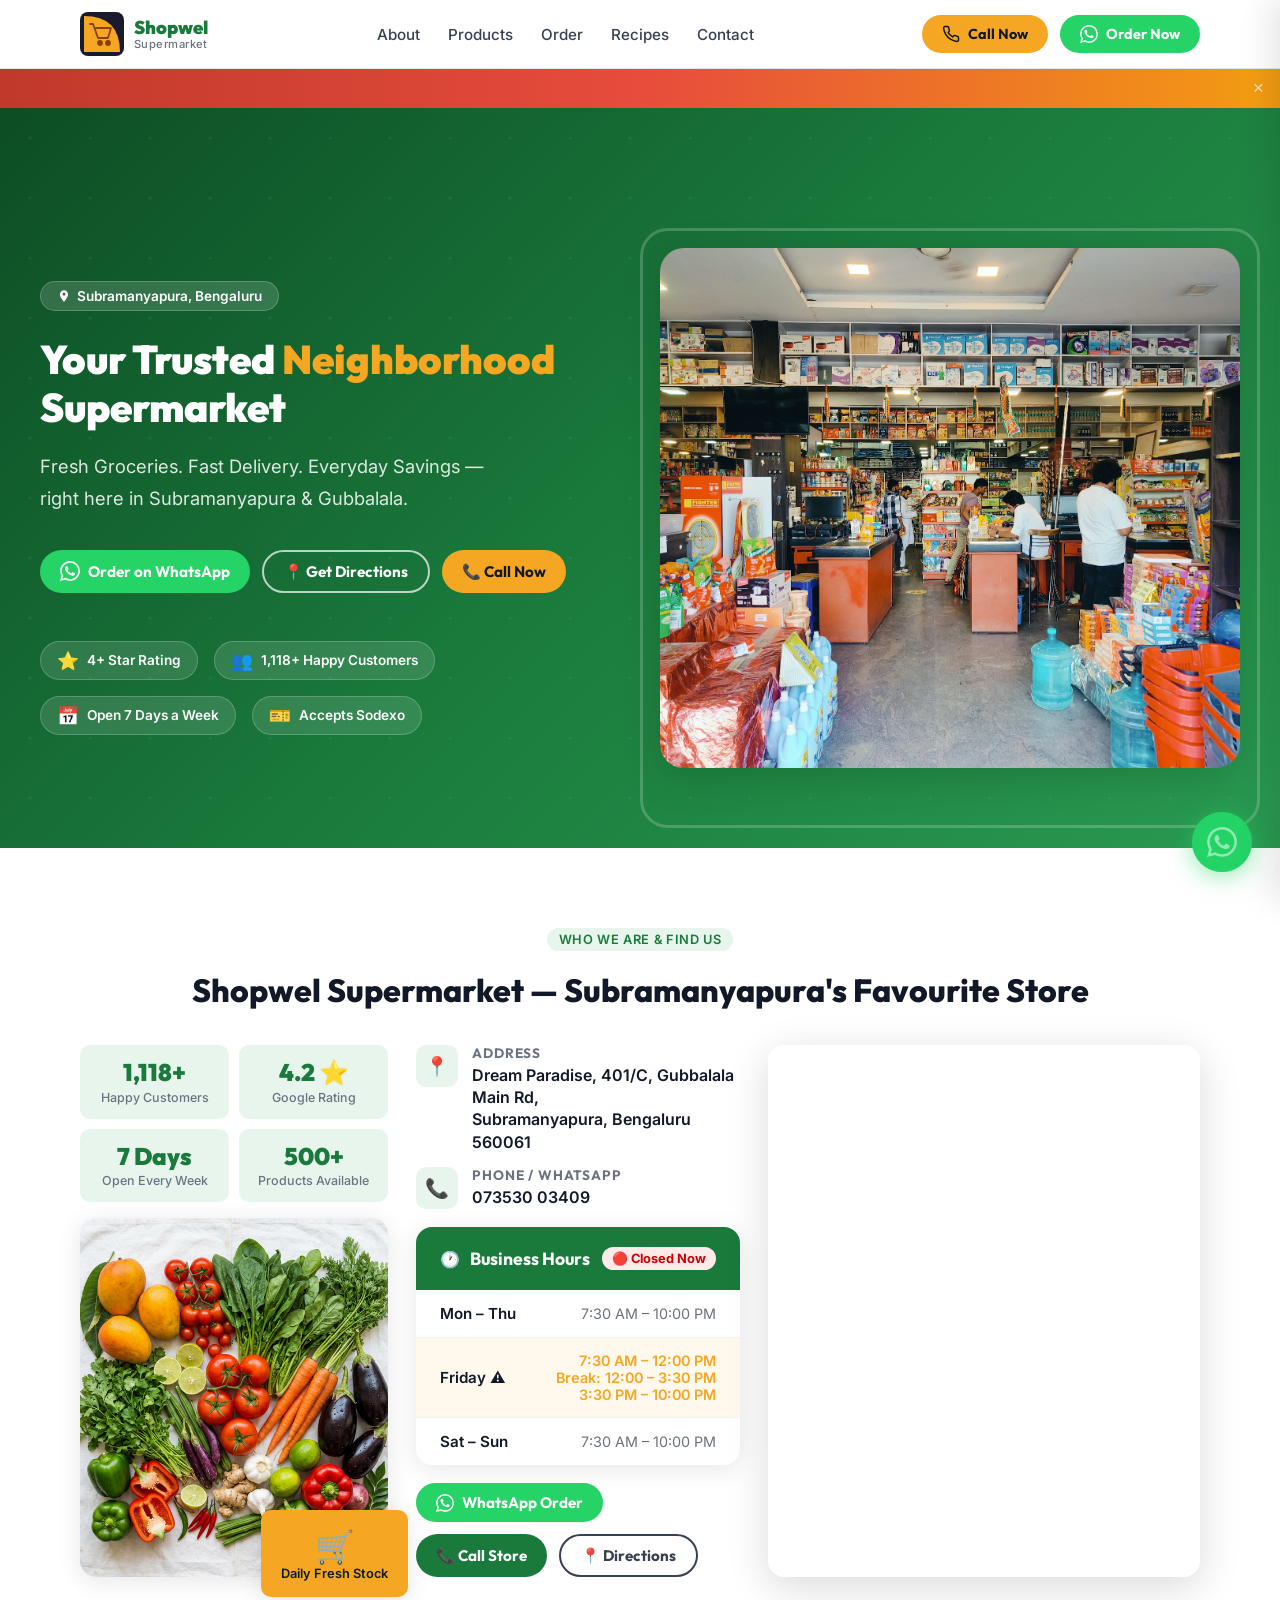
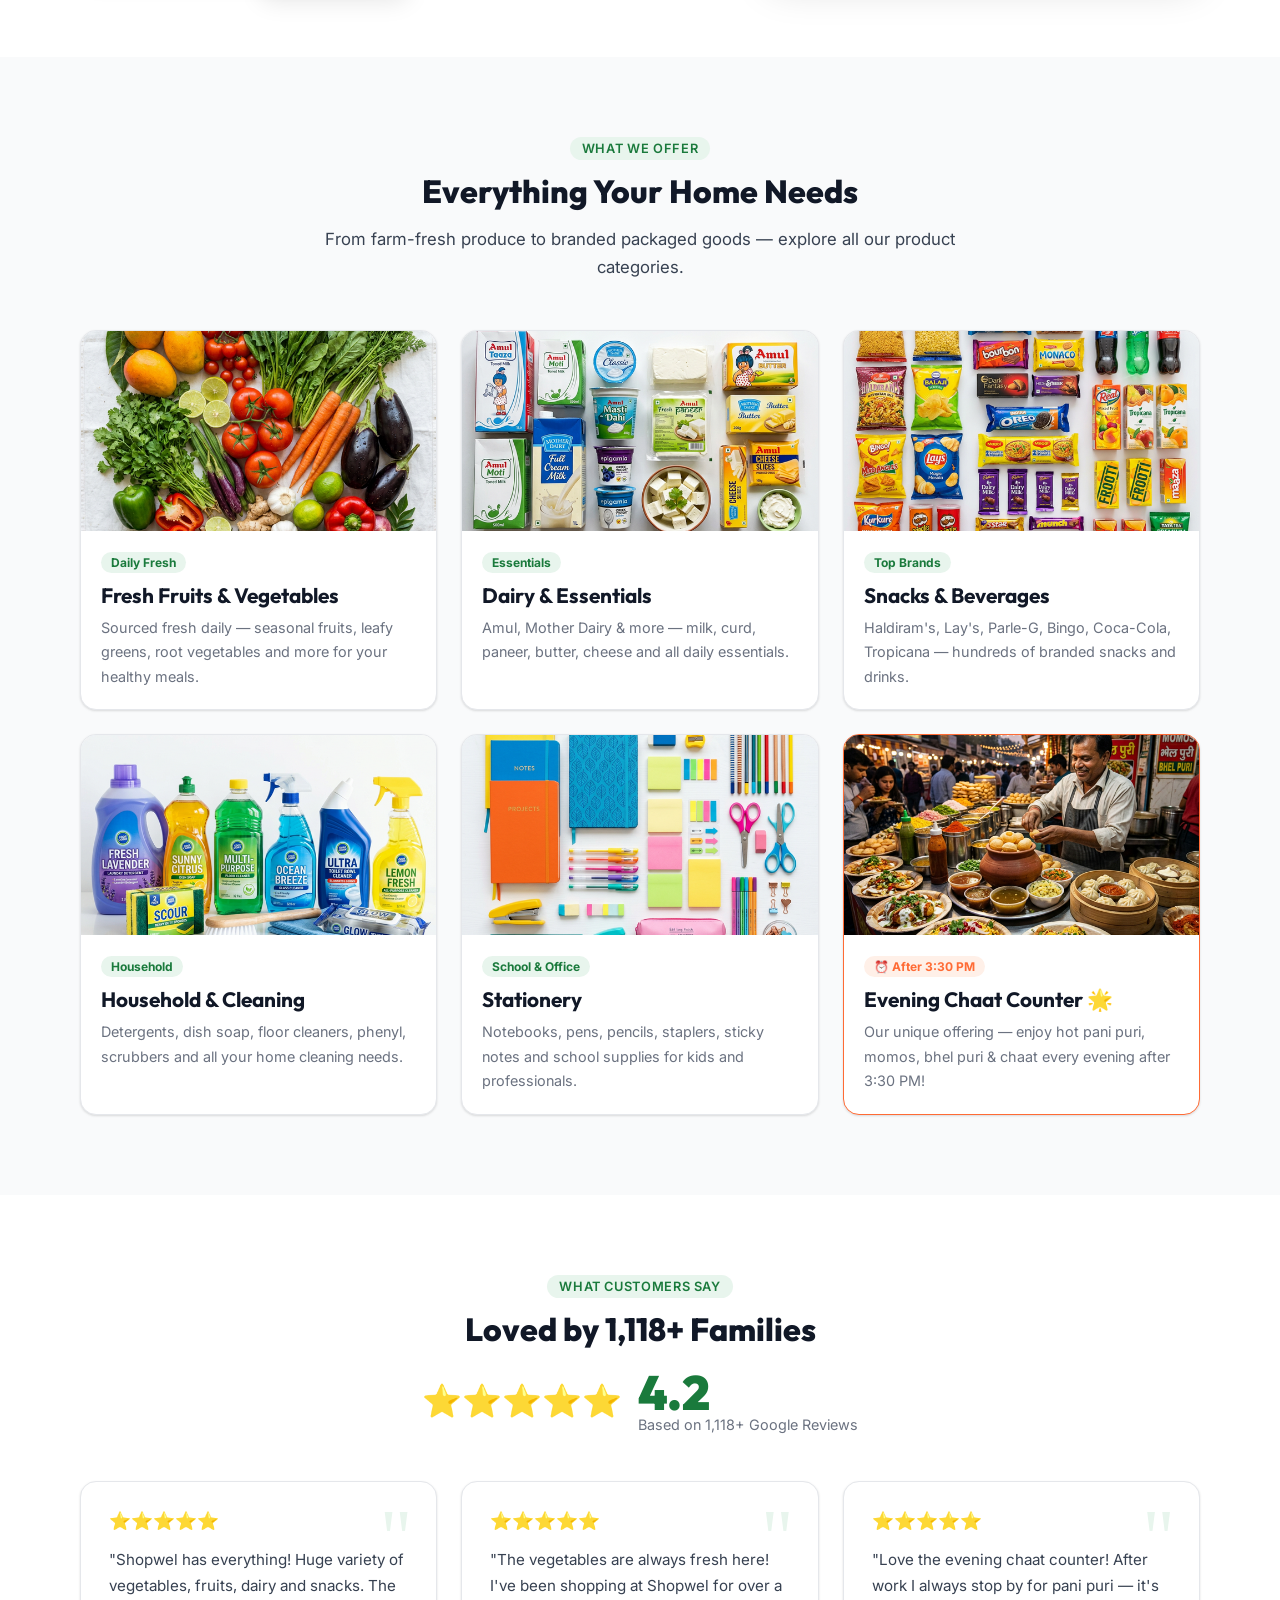
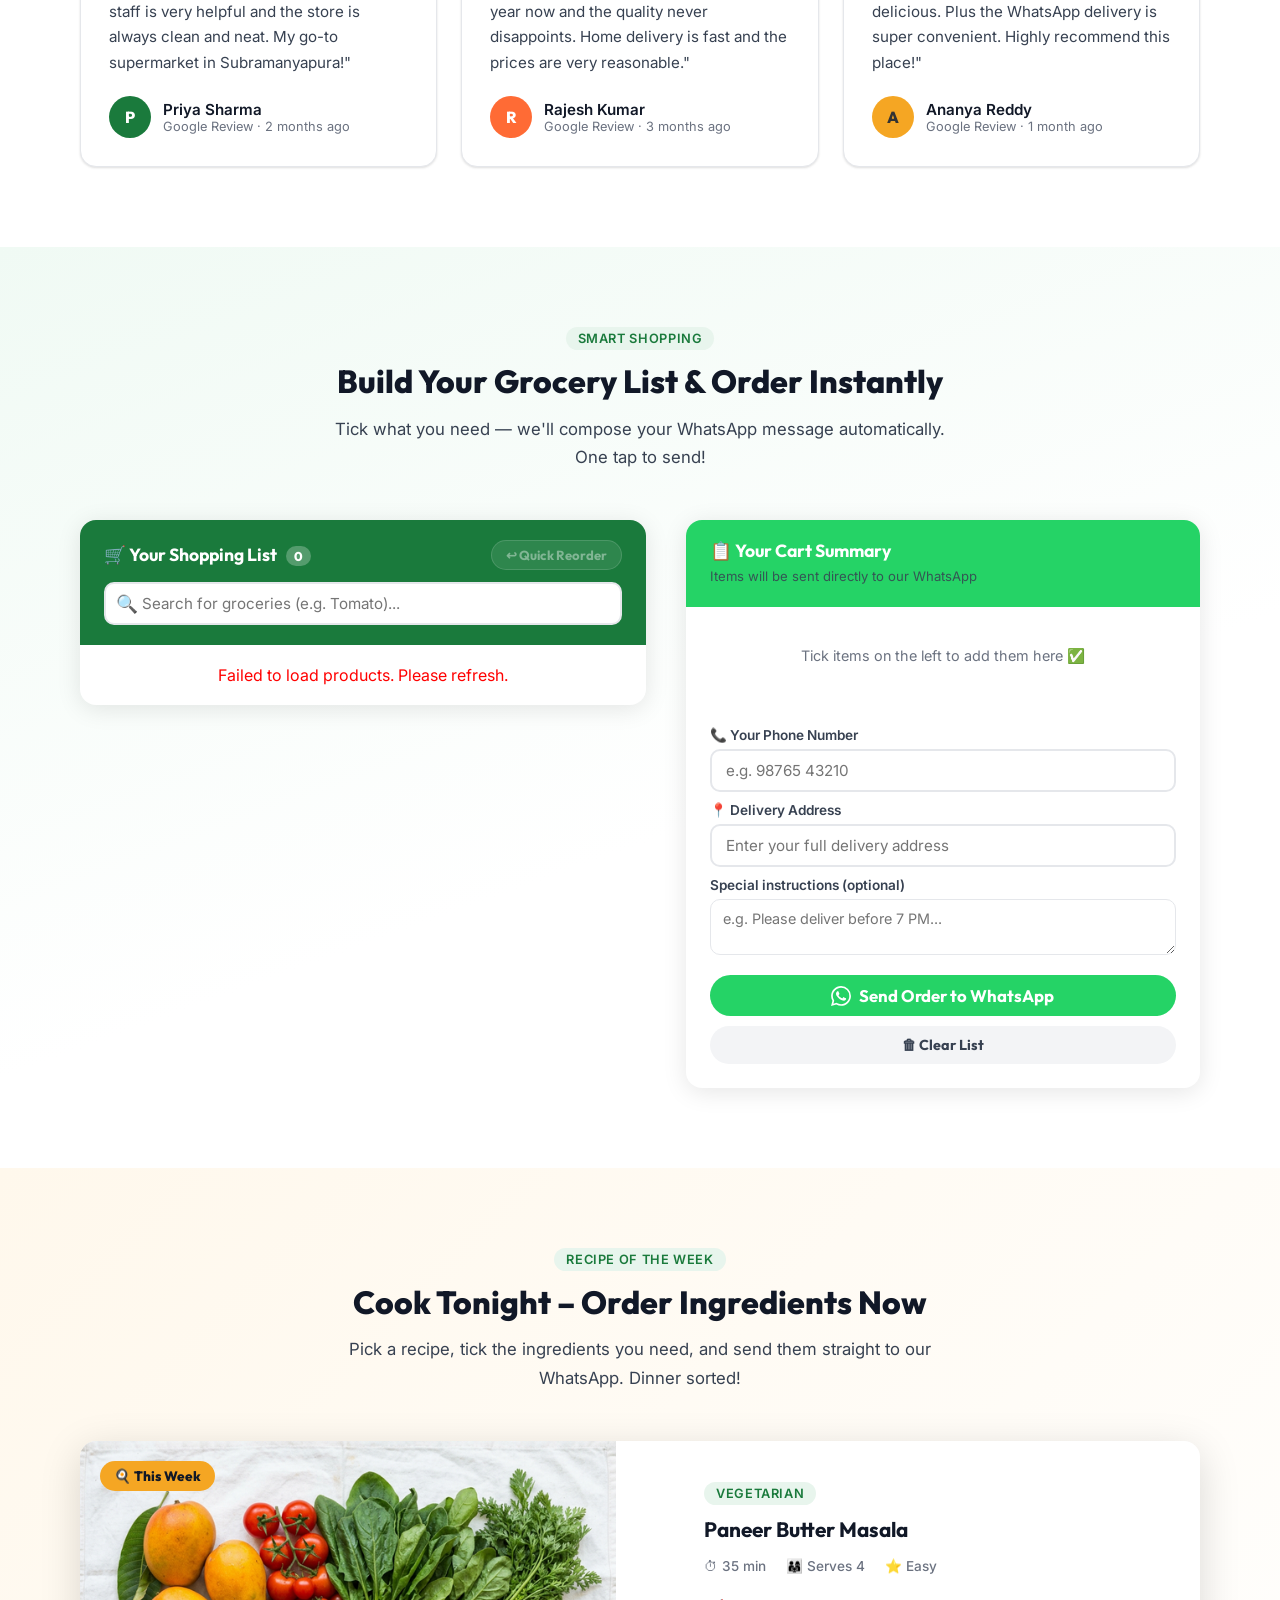
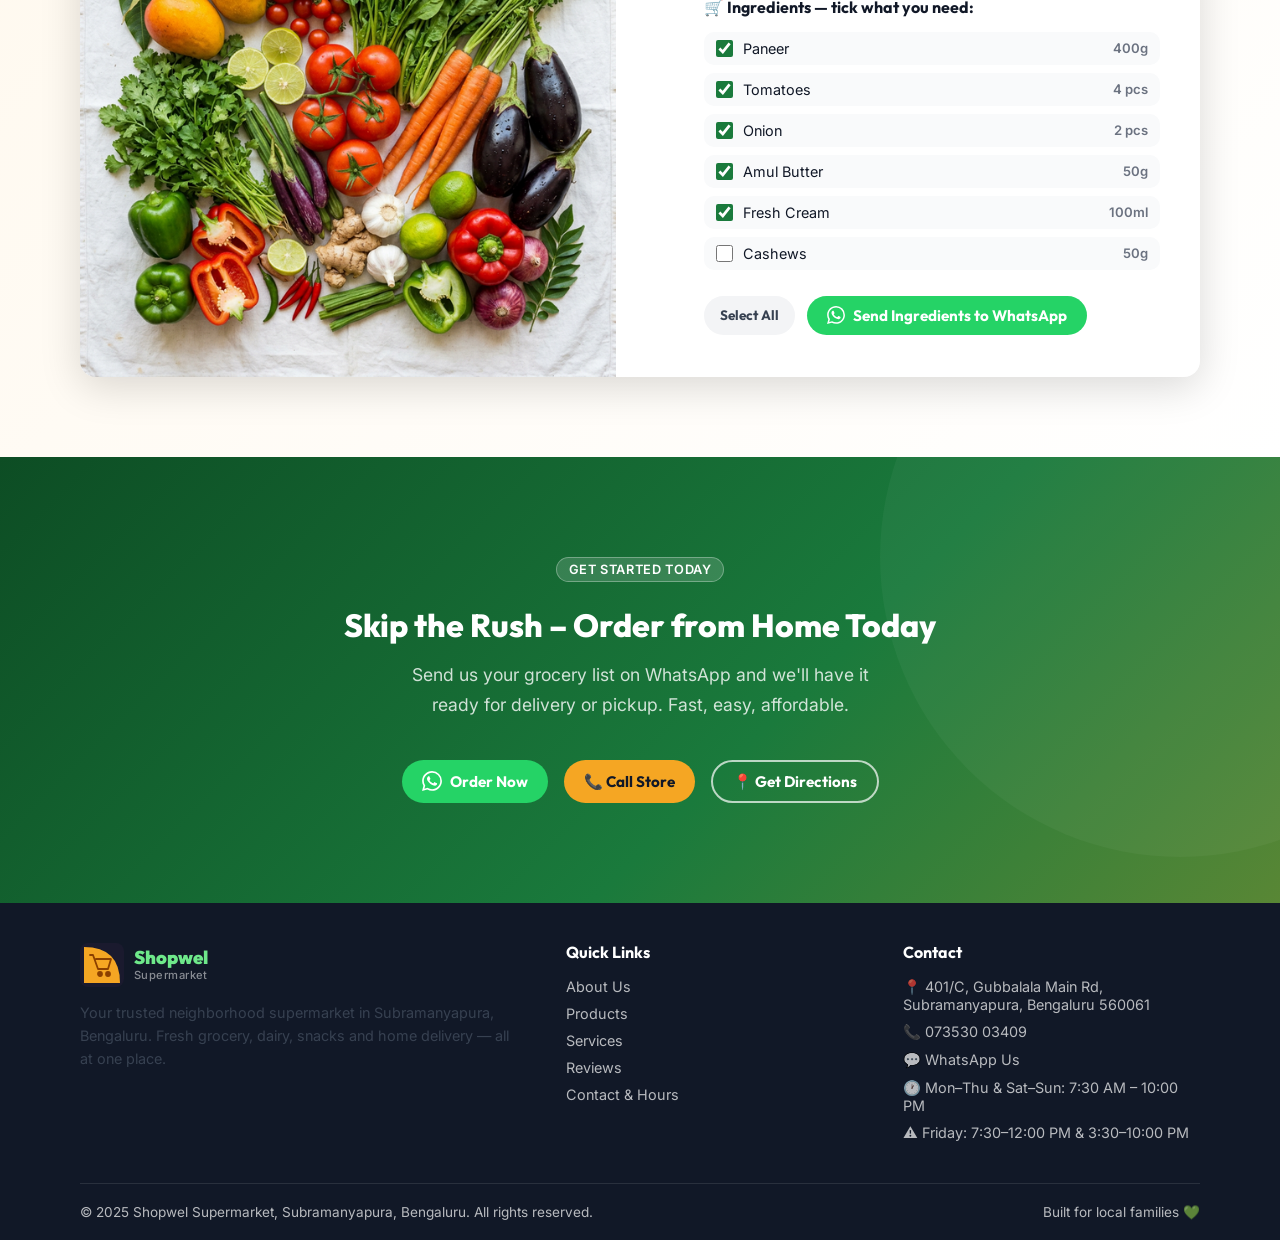
==== commit 8f6a8ba4: "Merge About + Contact into one compact 3-column section; remove long text" ====
--- a/index.html
+++ b/index.html
@@ -179,55 +179,100 @@
         </div>
     </section>
 
-    <!-- ════════════════════ ABOUT ════════════════════ -->
-    <section class="section mobile-collapsible" id="about" aria-label="About Shopwel">
+    <!-- ════════════════════ ABOUT + LOCATION (MERGED) ════════════════════ -->
+    <section class="section" id="about" aria-label="About Shopwel and Location">
         <div class="container">
-            <button class="mobile-collapse-btn hide-on-desktop" onclick="this.parentElement.parentElement.classList.toggle('expanded')">
-                📖 About Us
-                <span class="chevron">▼</span>
-            </button>
-            <div class="mobile-collapse-content">
-            <div class="about-grid">
-                <div class="reveal">
-                    <span class="tag">Who We Are</span>
-                    <h2>Serving Subramanyapura Families Since Day One</h2>
-                    <p style="margin-top:18px">Shopwel Supermarket has been the go-to destination for residents of
-                        Subramanyapura, Gubbalala, and the surrounding areas. Nestled in the Dream Paradise Building on
-                        Gubbalala Main Road, we bring you everything your family needs — fresh produce, dairy, branded
-                        snacks, household essentials, and even stationery — all under one roof.</p>
-                    <p style="margin-top:14px">We believe shopping should be fast, affordable, and enjoyable. That's why
-                        we stock our shelves daily with fresh produce, employ friendly staff who know your name, and
-                        offer convenient home delivery and WhatsApp ordering.</p>
-                    <div class="about-stats">
-                        <div class="stat-card reveal">
+            <div class="about-location-header reveal">
+                <span class="tag">Who We Are &amp; Find Us</span>
+                <h2>Shopwel Supermarket — Subramanyapura's Favourite Store</h2>
+            </div>
+            <div class="about-location-grid">
+
+                <!-- LEFT: Stats + Veggie Image -->
+                <div class="abl-left reveal">
+                    <div class="about-stats-compact">
+                        <div class="stat-card-sm">
                             <div class="number">1,118+</div>
                             <div class="label">Happy Customers</div>
                         </div>
-                        <div class="stat-card reveal">
+                        <div class="stat-card-sm">
                             <div class="number">4.2 ⭐</div>
                             <div class="label">Google Rating</div>
                         </div>
-                        <div class="stat-card reveal">
+                        <div class="stat-card-sm">
                             <div class="number">7 Days</div>
                             <div class="label">Open Every Week</div>
                         </div>
-                        <div class="stat-card reveal">
+                        <div class="stat-card-sm">
                             <div class="number">500+</div>
                             <div class="label">Products Available</div>
                         </div>
                     </div>
-                </div>
-                <div class="reveal">
-                    <div class="about-image">
-                        <img src="images/fresh_produce.png" alt="Fresh fruits and vegetables at Shopwel Supermarket"
-                            loading="lazy" />
+                    <div class="abl-veggie-wrap">
+                        <img src="images/fresh_produce.png" alt="Fresh fruits and vegetables at Shopwel" loading="lazy" />
                         <div class="about-badge">
                             <div class="num">🛒</div>
                             <div class="txt">Daily Fresh Stock</div>
                         </div>
                     </div>
                 </div>
-                </div>
+
+                <!-- CENTER: Address, Phone, Hours -->
+                <div class="abl-center reveal">
+                    <div class="contact-item" style="margin-bottom:14px">
+                        <div class="contact-icon" aria-hidden="true">📍</div>
+                        <div>
+                            <h4>Address</h4>
+                            <p>Dream Paradise, 401/C, Gubbalala Main Rd,<br>Subramanyapura, Bengaluru 560061</p>
+                        </div>
+                    </div>
+                    <div class="contact-item" style="margin-bottom:18px">
+                        <div class="contact-icon" aria-hidden="true">📞</div>
+                        <div>
+                            <h4>Phone / WhatsApp</h4>
+                            <a href="tel:+917353003409" aria-label="Call Shopwel Supermarket">073530 03409</a>
+                        </div>
+                    </div>
+                    <div class="hours-card">
+                        <div class="hours-header">
+                            <span aria-hidden="true">🕐</span>
+                            <h3>Business Hours</h3>
+                            <span id="storeBadge" style="margin-left:auto; padding:4px 10px; border-radius:999px; font-size:.8rem; font-weight:700;"></span>
+                        </div>
+                        <div class="hours-row">
+                            <span class="day">Mon – Thu</span>
+                            <span class="time">7:30 AM – 10:00 PM</span>
+                        </div>
+                        <div class="hours-row friday">
+                            <span class="day">Friday ⚠️</span>
+                            <span class="time">7:30 AM – 12:00 PM<br>Break: 12:00 – 3:30 PM<br>3:30 PM – 10:00 PM</span>
+                        </div>
+                        <div class="hours-row">
+                            <span class="day">Sat – Sun</span>
+                            <span class="time">7:30 AM – 10:00 PM</span>
+                        </div>
+                    </div>
+                    <div class="contact-btns" style="margin-top:18px">
+                        <a href="https://wa.me/917353003409?text=Hi%20Shopwel!%20I%20want%20to%20place%20an%20order.%0A" class="btn btn-wa" target="_blank" rel="noopener" aria-label="Message on WhatsApp">
+                            <svg width="18" height="18" viewBox="0 0 24 24" fill="currentColor" aria-hidden="true"><path d="M17.472 14.382c-.297-.149-1.758-.867-2.03-.967-.273-.099-.471-.148-.67.15-.197.297-.767.966-.94 1.164-.173.199-.347.223-.644.075-.297-.15-1.255-.463-2.39-1.475-.883-.788-1.48-1.761-1.653-2.059-.173-.297-.018-.458.13-.606.134-.133.298-.347.446-.52.149-.174.198-.298.298-.497.099-.198.05-.371-.025-.52-.075-.149-.669-1.612-.916-2.207-.242-.579-.487-.5-.669-.51-.173-.008-.371-.01-.57-.01-.198 0-.52.074-.792.372-.272.297-1.04 1.016-1.04 2.479 0 1.462 1.065 2.875 1.213 3.074.149.198 2.096 3.2 5.077 4.487.709.306 1.262.489 1.694.625.712.227 1.36.195 1.871.118.571-.085 1.758-.719 2.006-1.413.248-.694.248-1.289.173-1.413-.074-.124-.272-.198-.57-.347m-5.421 7.403h-.004a9.87 9.87 0 01-5.031-1.378l-.361-.214-3.741.982.998-3.648-.235-.374a9.86 9.86 0 01-1.51-5.26c.001-5.45 4.436-9.884 9.888-9.884 2.64 0 5.122 1.03 6.988 2.898a9.825 9.825 0 012.893 6.994c-.003 5.45-4.437 9.884-9.885 9.884m8.413-18.297A11.815 11.815 0 0012.05 0C5.495 0 .16 5.335.157 11.892c0 2.096.547 4.142 1.588 5.945L.057 24l6.305-1.654a11.882 11.882 0 005.683 1.448h.005c6.554 0 11.89-5.335 11.893-11.893a11.821 11.821 0 00-3.48-8.413z" /></svg>
+                            WhatsApp Order
+                        </a>
+                        <a href="tel:+917353003409" class="btn btn-primary" aria-label="Call Shopwel">📞 Call Store</a>
+                        <a href="https://www.google.com/maps/search/Shopwel+Supermarket+Gubbalala+Main+Road+Subramanyapura+Bengaluru" class="btn btn-outline" style="color:var(--gray-700);border-color:var(--gray-300);" target="_blank" rel="noopener" aria-label="Get directions">📍 Directions</a>
+                    </div>
+                </div>
+
+                <!-- RIGHT: Map -->
+                <div class="abl-right reveal">
+                    <div class="map-container">
+                        <iframe
+                            src="https://www.google.com/maps/embed?pb=!1m18!1m12!1m3!1d3889.123456789!2d77.5401757!3d12.8917923!2m3!1f0!2f0!3f0!3m2!1i1024!2i768!4f13.1!3m3!1m2!1s0x3bae3feb84f889b5%3A0xfd8b4acd073fb048!2sShopwel+Supermarket!5e0!3m2!1sen!2sin!4v1746600000000"
+                            width="100%" height="100%" style="border:0;border-radius:16px;" allowfullscreen="" loading="lazy"
+                            referrerpolicy="no-referrer-when-downgrade"
+                            title="Shopwel Supermarket location on Google Maps"></iframe>
+                    </div>
+                </div>
+
             </div>
         </div>
     </section>
@@ -379,88 +424,7 @@
         </div>
     </section>
 
-    <!-- ════════════════════ LOCATION & CONTACT ════════════════════ -->
-    <section class="section section-alt" id="contact" aria-label="Location and contact">
-        <div class="container">
-            <div class="section-heading reveal">
-                <span class="tag">Find Us</span>
-                <h2>Visit Us or Order From Home</h2>
-                <p>We're conveniently located on Gubbalala Main Road, Subramanyapura — easy to reach from anywhere in
-                    the area.</p>
-            </div>
-            <div style="margin-top:48px">
-                <div class="location-grid">
-                    <div class="contact-info">
-
-                        <div class="contact-item reveal">
-                            <div class="contact-icon" aria-hidden="true">📍</div>
-                            <div>
-                                <h4>Address</h4>
-                                <p>Dream Paradise, 401/C, Gubbalala Main Rd, Gubbalala, Subramanyapura, Bengaluru,
-                                    Karnataka 560061</p>
-                            </div>
-                        </div>
-
-                        <div class="contact-item reveal">
-                            <div class="contact-icon" aria-hidden="true">📞</div>
-                            <div>
-                                <h4>Phone / WhatsApp</h4>
-                                <a href="tel:+917353003409" aria-label="Call Shopwel Supermarket">073530 03409</a>
-                            </div>
-                        </div>
-
-                        <div class="reveal">
-                            <div class="hours-card">
-                                <div class="hours-header">
-                                    <span aria-hidden="true">🕐</span>
-                                    <h3>Business Hours</h3>
-                                    <span id="storeBadge"
-                                        style="margin-left:auto; padding:4px 10px; border-radius:999px; font-size:.8rem; font-weight:700;"></span>
-                                </div>
-                                <div class="hours-row">
-                                    <span class="day">Mon – Thu</span>
-                                    <span class="time">7:30 AM – 10:00 PM</span>
-                                </div>
-                                <div class="hours-row friday">
-                                    <span class="day">Friday ⚠️</span>
-                                    <span class="time">7:30 AM – 12:00 PM<br>Break: 12:00 PM – 3:30 PM<br>3:30 PM –
-                                        10:00 PM</span>
-                                </div>
-                                <div class="hours-row">
-                                    <span class="day">Sat – Sun</span>
-                                    <span class="time">7:30 AM – 10:00 PM</span>
-                                </div>
-                            </div>
-                        </div>
-
-                        <div class="contact-btns reveal">
-                            <a href="https://wa.me/917353003409?text=Hi%20Shopwel!%20I%20want%20to%20place%20an%20order.%0A"
-                                class="btn btn-wa" target="_blank" rel="noopener" aria-label="Message on WhatsApp">
-                                <svg width="20" height="20" viewBox="0 0 24 24" fill="currentColor" aria-hidden="true">
-                                    <path
-                                        d="M17.472 14.382c-.297-.149-1.758-.867-2.03-.967-.273-.099-.471-.148-.67.15-.197.297-.767.966-.94 1.164-.173.199-.347.223-.644.075-.297-.15-1.255-.463-2.39-1.475-.883-.788-1.48-1.761-1.653-2.059-.173-.297-.018-.458.13-.606.134-.133.298-.347.446-.52.149-.174.198-.298.298-.497.099-.198.05-.371-.025-.52-.075-.149-.669-1.612-.916-2.207-.242-.579-.487-.5-.669-.51-.173-.008-.371-.01-.57-.01-.198 0-.52.074-.792.372-.272.297-1.04 1.016-1.04 2.479 0 1.462 1.065 2.875 1.213 3.074.149.198 2.096 3.2 5.077 4.487.709.306 1.262.489 1.694.625.712.227 1.36.195 1.871.118.571-.085 1.758-.719 2.006-1.413.248-.694.248-1.289.173-1.413-.074-.124-.272-.198-.57-.347m-5.421 7.403h-.004a9.87 9.87 0 01-5.031-1.378l-.361-.214-3.741.982.998-3.648-.235-.374a9.86 9.86 0 01-1.51-5.26c.001-5.45 4.436-9.884 9.888-9.884 2.64 0 5.122 1.03 6.988 2.898a9.825 9.825 0 012.893 6.994c-.003 5.45-4.437 9.884-9.885 9.884m8.413-18.297A11.815 11.815 0 0012.05 0C5.495 0 .16 5.335.157 11.892c0 2.096.547 4.142 1.588 5.945L.057 24l6.305-1.654a11.882 11.882 0 005.683 1.448h.005c6.554 0 11.89-5.335 11.893-11.893a11.821 11.821 0 00-3.48-8.413z" />
-                                </svg>
-                                WhatsApp Order
-                            </a>
-                            <a href="tel:+917353003409" class="btn btn-primary" aria-label="Call Shopwel">📞 Call
-                                Store</a>
-                            <a href="https://www.google.com/maps/search/Shopwel+Supermarket+Gubbalala+Main+Road+Subramanyapura+Bengaluru"
-                                class="btn btn-outline" style="color:var(--gray-700);border-color:var(--gray-300);"
-                                target="_blank" rel="noopener" aria-label="Get directions">📍 Get Directions</a>
-                        </div>
-                    </div>
-
-                    <div class="map-container reveal">
-                        <iframe
-                            src="https://www.google.com/maps/embed?pb=!1m18!1m12!1m3!1d3889.123456789!2d77.5401757!3d12.8917923!2m3!1f0!2f0!3f0!3m2!1i1024!2i768!4f13.1!3m3!1m2!1s0x3bae3feb84f889b5%3A0xfd8b4acd073fb048!2sShopwel+Supermarket!5e0!3m2!1sen!2sin!4v1746600000000"
-                            width="100%" height="360" style="border:0;" allowfullscreen="" loading="lazy"
-                            referrerpolicy="no-referrer-when-downgrade"
-                            title="Shopwel Supermarket location on Google Maps"></iframe>
-                    </div>
-                </div>
-            </div>
-        </div>
-    </section>
+    <!-- Contact section merged into #about above -->
 
     <!-- ════════════════════ SMART ORDER ════════════════════ -->
     <section class="section order-section" id="order" aria-label="Place your order">
--- a/styles.css
+++ b/styles.css
@@ -453,6 +453,111 @@
   align-items: center;
 }
 
+/* ─── ABOUT + LOCATION MERGED ─── */
+.about-location-header {
+  text-align: center;
+  margin-bottom: 36px;
+}
+
+.about-location-header h2 {
+  margin-top: 8px;
+}
+
+.about-location-grid {
+  display: grid;
+  grid-template-columns: 1fr 1.05fr 1.4fr;
+  gap: 28px;
+  align-items: stretch;
+  min-height: 480px;
+}
+
+/* LEFT column: stat cards 2x2 + veggie image */
+.abl-left {
+  display: flex;
+  flex-direction: column;
+  gap: 16px;
+}
+
+.about-stats-compact {
+  display: grid;
+  grid-template-columns: 1fr 1fr;
+  gap: 10px;
+}
+
+.stat-card-sm {
+  background: var(--green-light);
+  padding: 14px 12px;
+  border-radius: var(--radius-sm);
+  text-align: center;
+  transition: var(--transition);
+}
+
+.stat-card-sm:hover {
+  background: var(--green);
+  color: var(--white);
+}
+
+.stat-card-sm:hover .number,
+.stat-card-sm:hover .label {
+  color: var(--white);
+}
+
+.stat-card-sm .number {
+  font-family: 'Outfit', sans-serif;
+  font-size: 1.5rem;
+  font-weight: 900;
+  color: var(--green);
+  line-height: 1.1;
+}
+
+.stat-card-sm .label {
+  font-size: .78rem;
+  color: var(--gray-500);
+  font-weight: 500;
+  margin-top: 4px;
+}
+
+.abl-veggie-wrap {
+  position: relative;
+  flex: 1;
+  min-height: 200px;
+}
+
+.abl-veggie-wrap img {
+  border-radius: var(--radius);
+  width: 100%;
+  height: 100%;
+  object-fit: cover;
+  box-shadow: var(--shadow);
+}
+
+/* CENTER column: address + hours */
+.abl-center {
+  display: flex;
+  flex-direction: column;
+}
+
+/* RIGHT column: map */
+.abl-right {
+  display: flex;
+  flex-direction: column;
+}
+
+.abl-right .map-container {
+  flex: 1;
+  border-radius: 16px;
+  overflow: hidden;
+  box-shadow: var(--shadow-lg);
+  min-height: 460px;
+}
+
+.abl-right .map-container iframe {
+  border-radius: 16px;
+  display: block;
+  height: 100%;
+  min-height: 460px;
+}
+
 .about-stats {
   display: grid;
   grid-template-columns: 1fr 1fr;
@@ -1165,8 +1270,14 @@
 
   .about-grid,
   .why-grid,
-  .location-grid {
+  .location-grid,
+  .about-location-grid {
     grid-template-columns: 1fr;
+  }
+
+  .abl-right .map-container,
+  .abl-right .map-container iframe {
+    min-height: 280px;
   }
 
   .about-image,
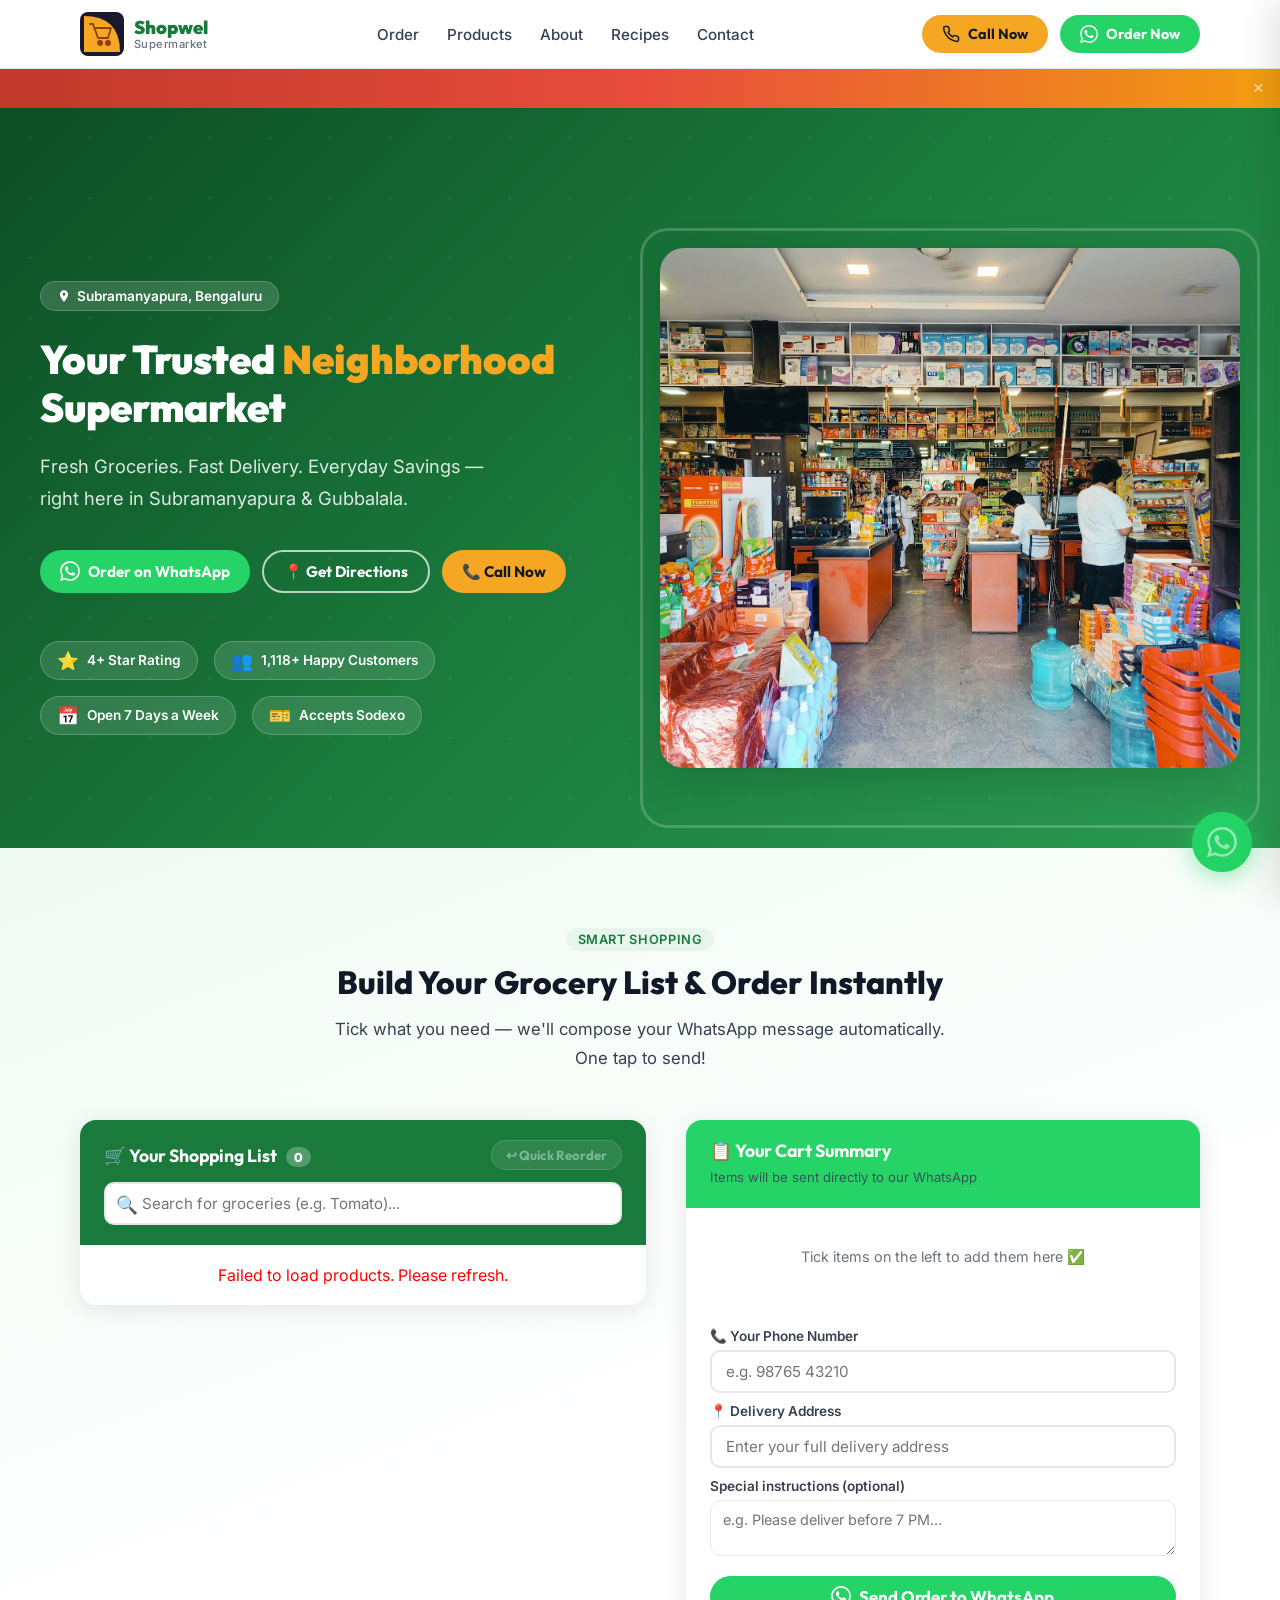
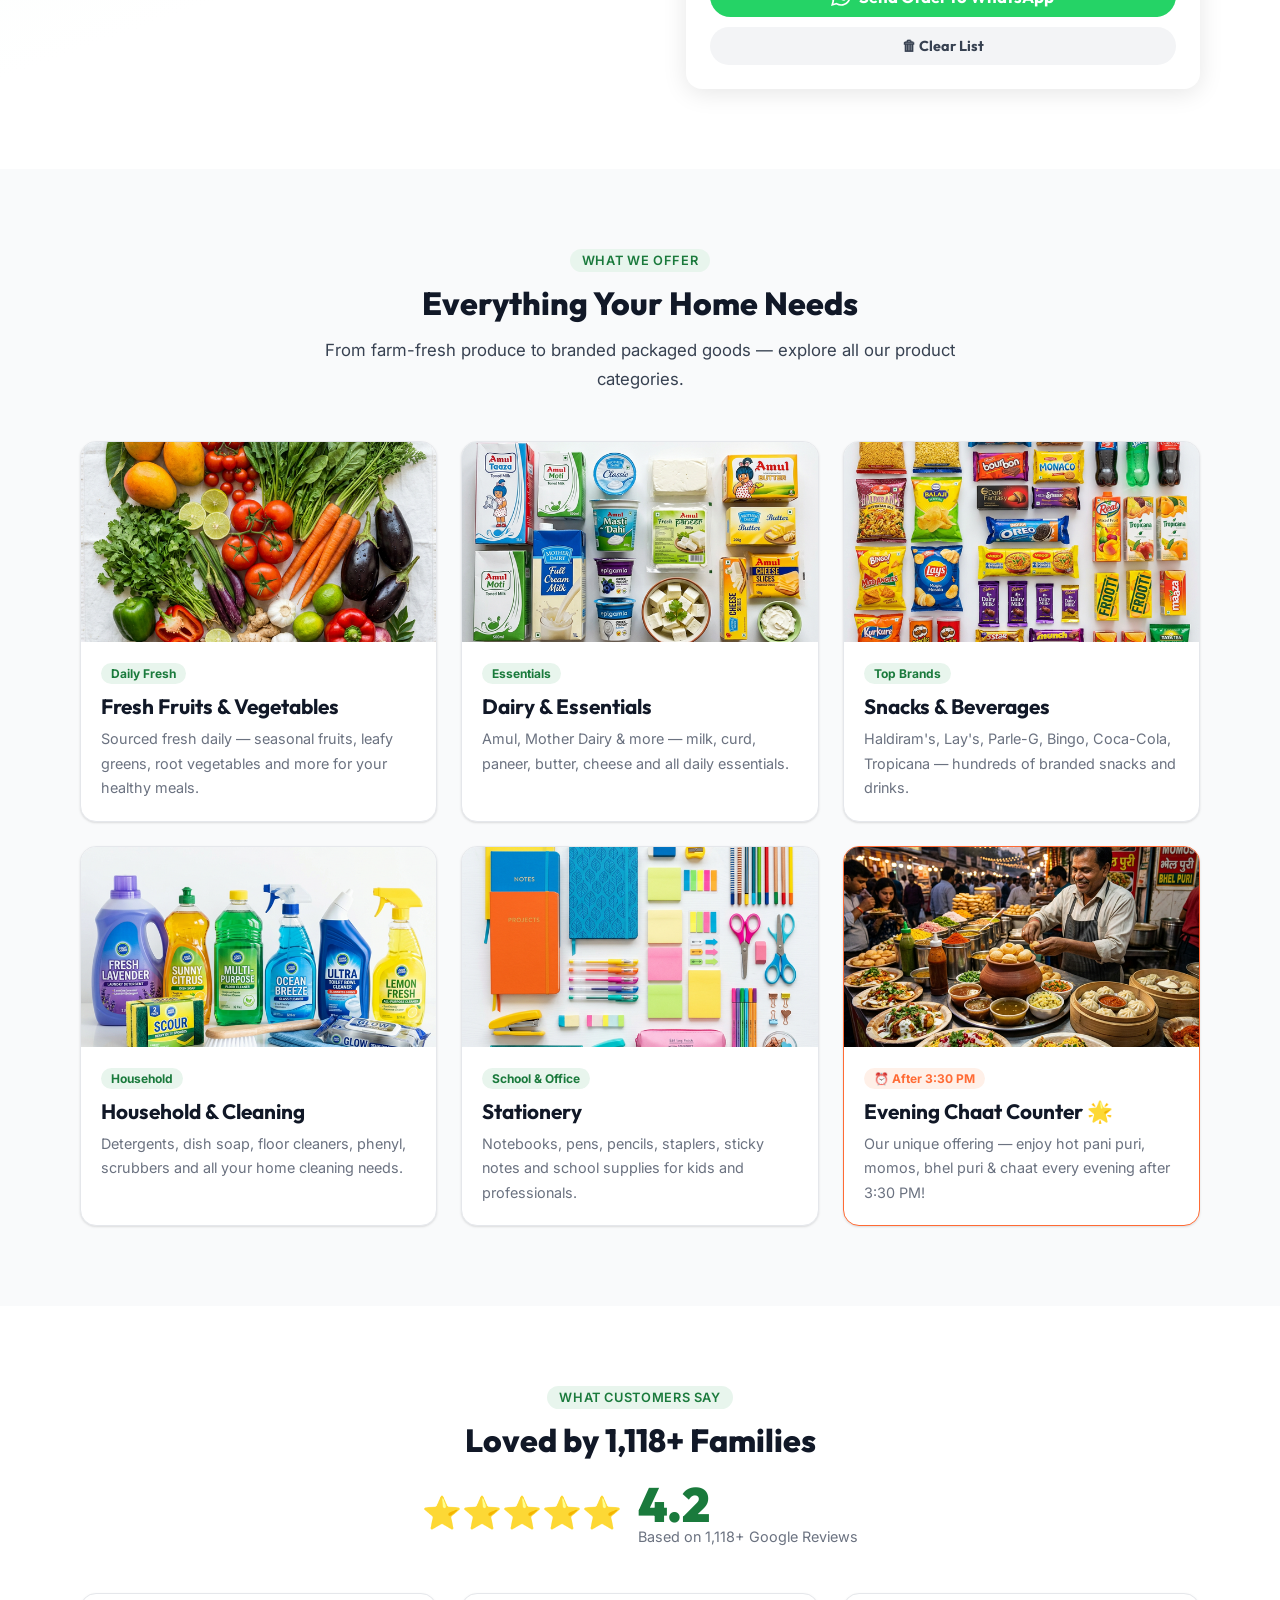
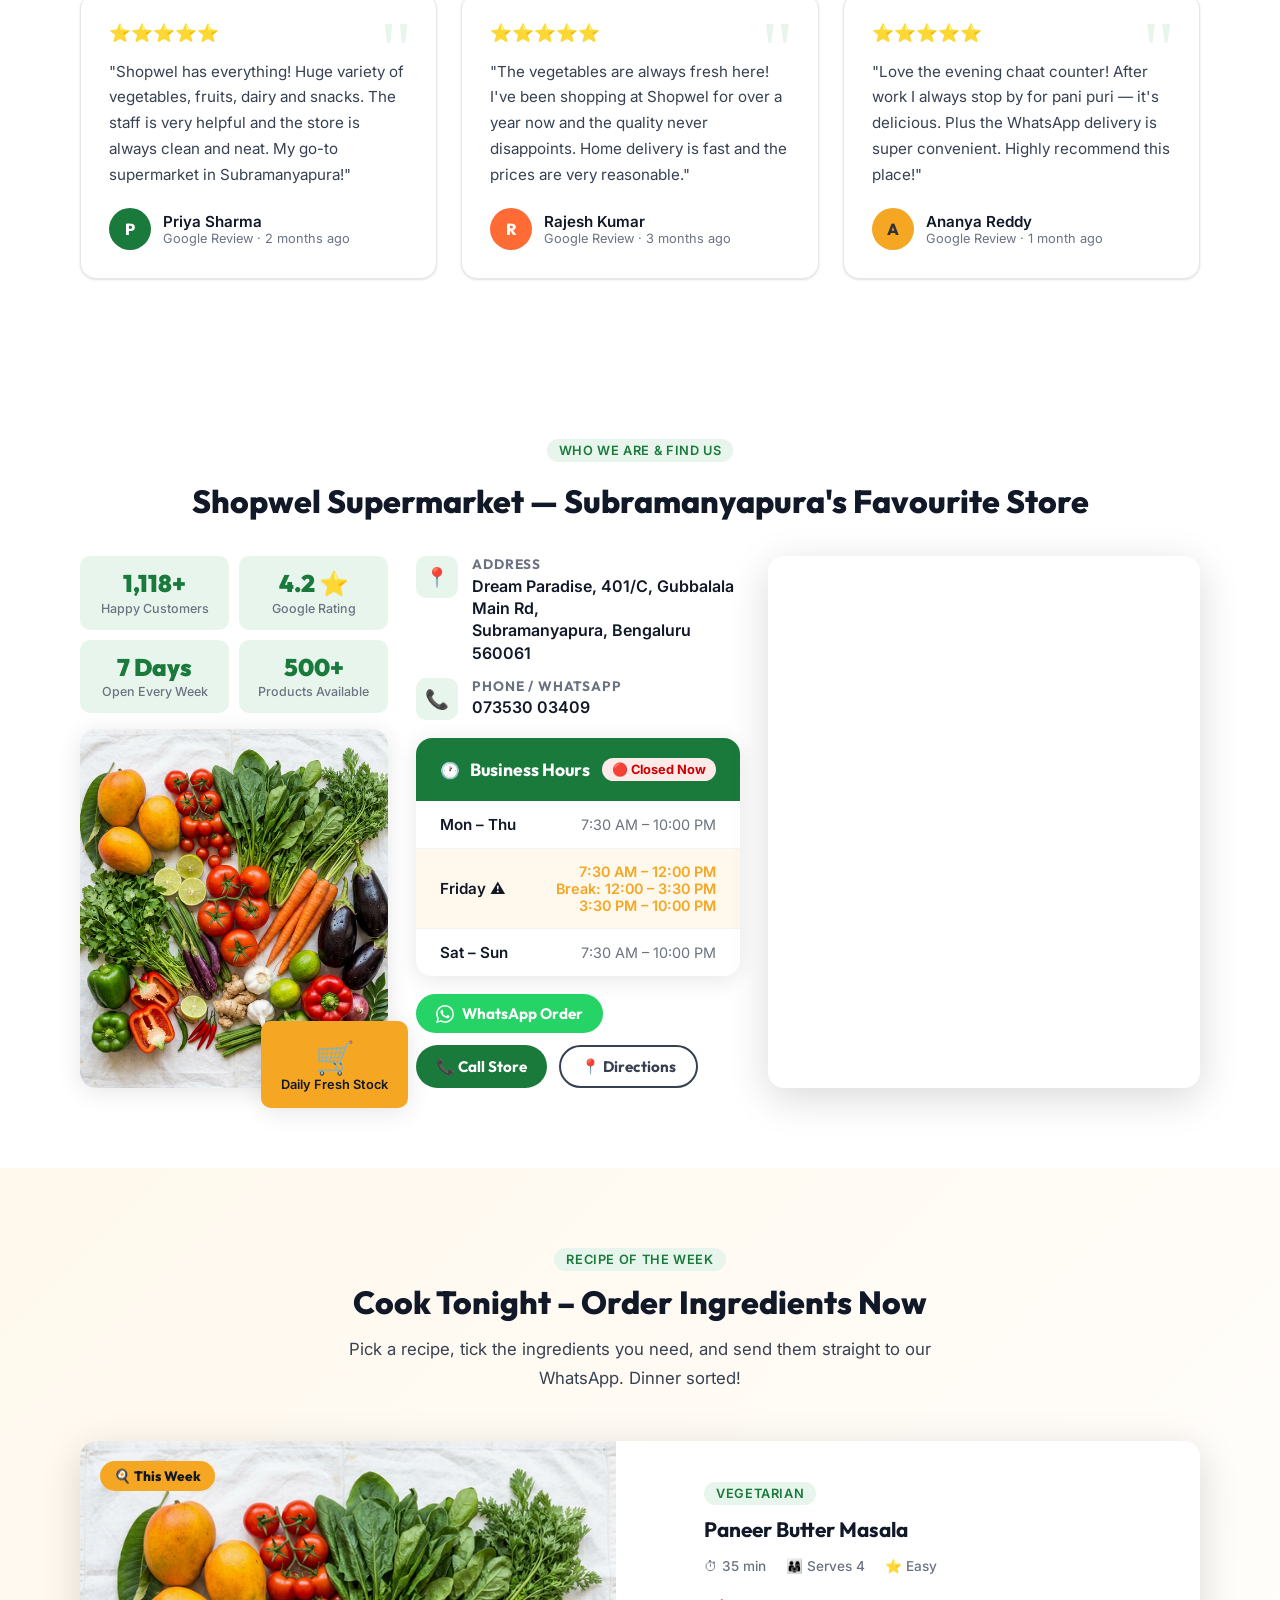
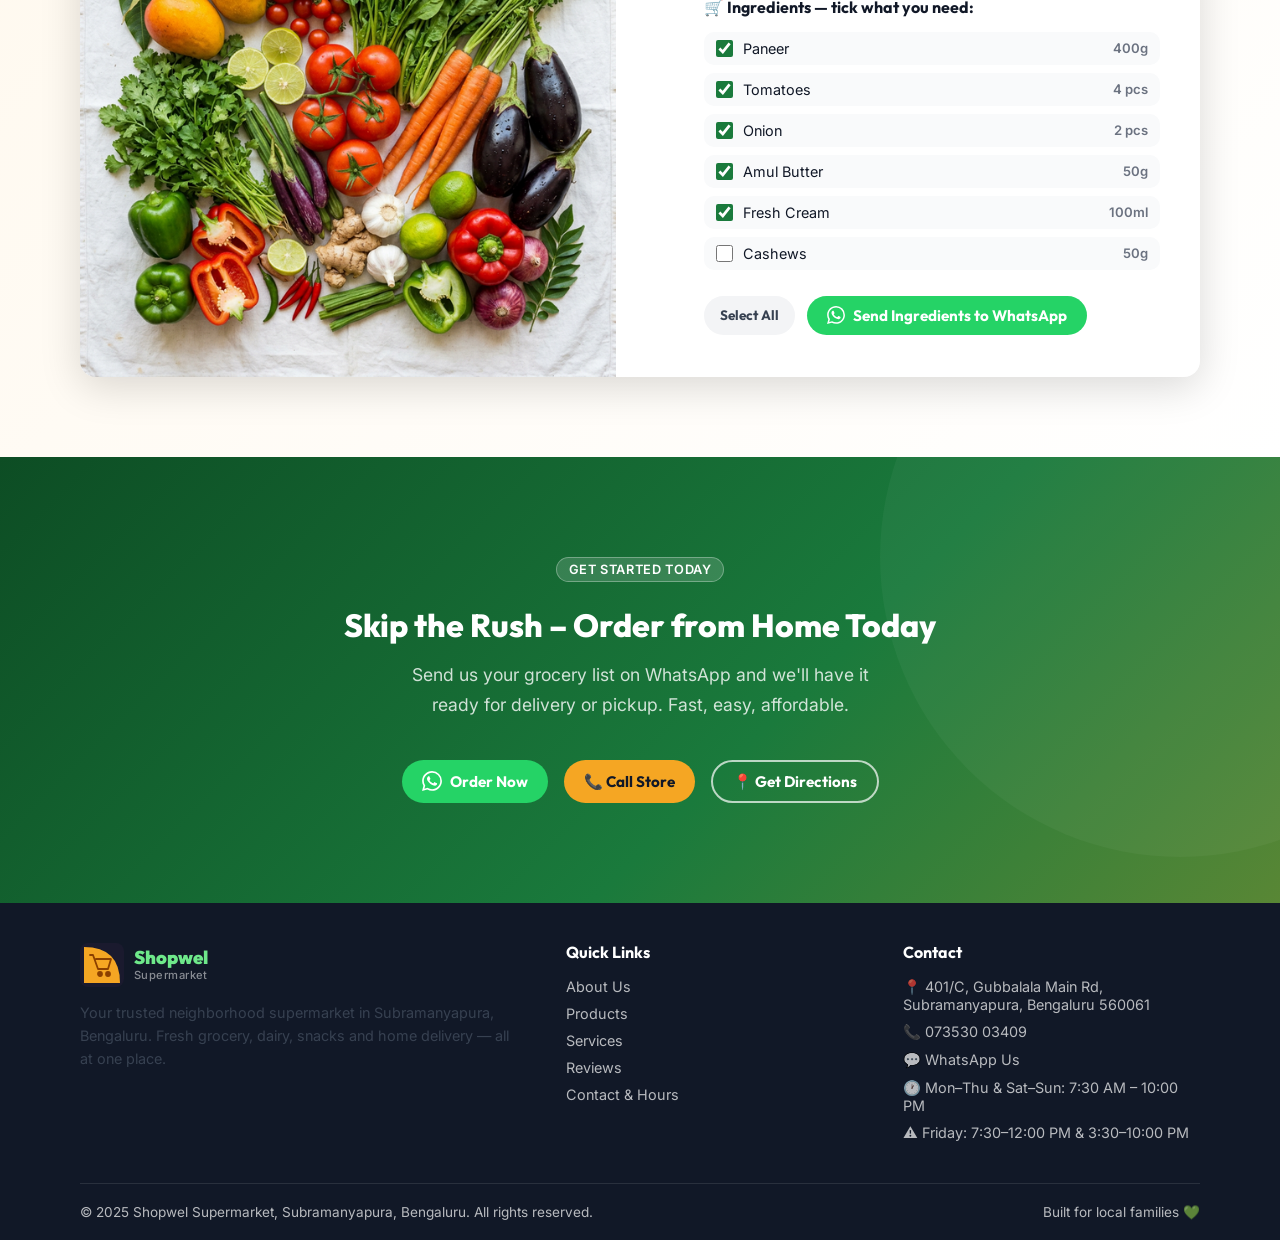
==== commit 85f563cd: "feat: reorder sections and hide out of stock items" ====
--- a/index.html
+++ b/index.html
@@ -14,7 +14,7 @@
         content="Fresh groceries, daily essentials & fast home delivery at Shopwel Supermarket, Gubbalala Main Road." />
     <meta property="og:type" content="website" />
     <link rel="canonical" href="https://shopwelsupermarket.in/" />
-    <link rel="stylesheet" href="styles.css?v=4" />
+    <link rel="stylesheet" href="styles.css?v=5" />
 
     <!-- Local Business Schema -->
     <script type="application/ld+json">
@@ -71,9 +71,9 @@
             </a>
 
             <ul class="nav-links" role="list">
+                <li><a href="#order">Order</a></li>
+                <li><a href="#products">Products</a></li>
                 <li><a href="#about">About</a></li>
-                <li><a href="#products">Products</a></li>
-                <li><a href="#order">Order</a></li>
                 <li><a href="#recipe">Recipes</a></li>
                 <li><a href="#contact">Contact</a></li>
             </ul>
@@ -101,9 +101,9 @@
     <!-- Mobile Menu -->
     <div class="mobile-menu" id="mobileMenu" role="dialog" aria-label="Navigation">
         <span class="close-btn" id="closeMenu" aria-label="Close menu">&times;</span>
+        <a href="#order">Order</a>
+        <a href="#products">Products</a>
         <a href="#about">About</a>
-        <a href="#products">Products</a>
-        <a href="#order">Order</a>
         <a href="#recipe">Recipes</a>
         <a href="#contact">Contact</a>
         <a href="https://wa.me/917353003409?text=Hi%20Shopwel!%20I%20want%20to%20place%20an%20order.%0A"
@@ -179,100 +179,73 @@
         </div>
     </section>
 
-    <!-- ════════════════════ ABOUT + LOCATION (MERGED) ════════════════════ -->
-    <section class="section" id="about" aria-label="About Shopwel and Location">
+    <!-- ════════════════════ SMART ORDER ════════════════════ -->
+    <section class="section order-section" id="order" aria-label="Place your order">
         <div class="container">
-            <div class="about-location-header reveal">
-                <span class="tag">Who We Are &amp; Find Us</span>
-                <h2>Shopwel Supermarket — Subramanyapura's Favourite Store</h2>
-            </div>
-            <div class="about-location-grid">
-
-                <!-- LEFT: Stats + Veggie Image -->
-                <div class="abl-left reveal">
-                    <div class="about-stats-compact">
-                        <div class="stat-card-sm">
-                            <div class="number">1,118+</div>
-                            <div class="label">Happy Customers</div>
-                        </div>
-                        <div class="stat-card-sm">
-                            <div class="number">4.2 ⭐</div>
-                            <div class="label">Google Rating</div>
-                        </div>
-                        <div class="stat-card-sm">
-                            <div class="number">7 Days</div>
-                            <div class="label">Open Every Week</div>
-                        </div>
-                        <div class="stat-card-sm">
-                            <div class="number">500+</div>
-                            <div class="label">Products Available</div>
-                        </div>
-                    </div>
-                    <div class="abl-veggie-wrap">
-                        <img src="images/fresh_produce.png" alt="Fresh fruits and vegetables at Shopwel" loading="lazy" />
-                        <div class="about-badge">
-                            <div class="num">🛒</div>
-                            <div class="txt">Daily Fresh Stock</div>
-                        </div>
-                    </div>
-                </div>
-
-                <!-- CENTER: Address, Phone, Hours -->
-                <div class="abl-center reveal">
-                    <div class="contact-item" style="margin-bottom:14px">
-                        <div class="contact-icon" aria-hidden="true">📍</div>
-                        <div>
-                            <h4>Address</h4>
-                            <p>Dream Paradise, 401/C, Gubbalala Main Rd,<br>Subramanyapura, Bengaluru 560061</p>
-                        </div>
-                    </div>
-                    <div class="contact-item" style="margin-bottom:18px">
-                        <div class="contact-icon" aria-hidden="true">📞</div>
-                        <div>
-                            <h4>Phone / WhatsApp</h4>
-                            <a href="tel:+917353003409" aria-label="Call Shopwel Supermarket">073530 03409</a>
-                        </div>
-                    </div>
-                    <div class="hours-card">
-                        <div class="hours-header">
-                            <span aria-hidden="true">🕐</span>
-                            <h3>Business Hours</h3>
-                            <span id="storeBadge" style="margin-left:auto; padding:4px 10px; border-radius:999px; font-size:.8rem; font-weight:700;"></span>
-                        </div>
-                        <div class="hours-row">
-                            <span class="day">Mon – Thu</span>
-                            <span class="time">7:30 AM – 10:00 PM</span>
-                        </div>
-                        <div class="hours-row friday">
-                            <span class="day">Friday ⚠️</span>
-                            <span class="time">7:30 AM – 12:00 PM<br>Break: 12:00 – 3:30 PM<br>3:30 PM – 10:00 PM</span>
-                        </div>
-                        <div class="hours-row">
-                            <span class="day">Sat – Sun</span>
-                            <span class="time">7:30 AM – 10:00 PM</span>
-                        </div>
-                    </div>
-                    <div class="contact-btns" style="margin-top:18px">
-                        <a href="https://wa.me/917353003409?text=Hi%20Shopwel!%20I%20want%20to%20place%20an%20order.%0A" class="btn btn-wa" target="_blank" rel="noopener" aria-label="Message on WhatsApp">
-                            <svg width="18" height="18" viewBox="0 0 24 24" fill="currentColor" aria-hidden="true"><path d="M17.472 14.382c-.297-.149-1.758-.867-2.03-.967-.273-.099-.471-.148-.67.15-.197.297-.767.966-.94 1.164-.173.199-.347.223-.644.075-.297-.15-1.255-.463-2.39-1.475-.883-.788-1.48-1.761-1.653-2.059-.173-.297-.018-.458.13-.606.134-.133.298-.347.446-.52.149-.174.198-.298.298-.497.099-.198.05-.371-.025-.52-.075-.149-.669-1.612-.916-2.207-.242-.579-.487-.5-.669-.51-.173-.008-.371-.01-.57-.01-.198 0-.52.074-.792.372-.272.297-1.04 1.016-1.04 2.479 0 1.462 1.065 2.875 1.213 3.074.149.198 2.096 3.2 5.077 4.487.709.306 1.262.489 1.694.625.712.227 1.36.195 1.871.118.571-.085 1.758-.719 2.006-1.413.248-.694.248-1.289.173-1.413-.074-.124-.272-.198-.57-.347m-5.421 7.403h-.004a9.87 9.87 0 01-5.031-1.378l-.361-.214-3.741.982.998-3.648-.235-.374a9.86 9.86 0 01-1.51-5.26c.001-5.45 4.436-9.884 9.888-9.884 2.64 0 5.122 1.03 6.988 2.898a9.825 9.825 0 012.893 6.994c-.003 5.45-4.437 9.884-9.885 9.884m8.413-18.297A11.815 11.815 0 0012.05 0C5.495 0 .16 5.335.157 11.892c0 2.096.547 4.142 1.588 5.945L.057 24l6.305-1.654a11.882 11.882 0 005.683 1.448h.005c6.554 0 11.89-5.335 11.893-11.893a11.821 11.821 0 00-3.48-8.413z" /></svg>
-                            WhatsApp Order
+            <div class="section-heading reveal">
+                <span class="tag">Smart Shopping</span>
+                <h2>Build Your Grocery List & Order Instantly</h2>
+                <p>Tick what you need — we'll compose your WhatsApp message automatically. One tap to send!</p>
+            </div>
+            <div class="order-layout">
+                <!-- Left: product checklist -->
+                <div class="order-panel" id="orderPanel">
+                    <div class="order-panel-header" style="flex-direction: column; align-items: stretch; gap: 12px;">
+                        <div style="display: flex; justify-content: space-between; align-items: center;">
+                            <h3>🛒 Your Shopping List <span class="order-count-badge" id="orderCount">0</span></h3>
+                            <button class="order-reorder-btn" id="reorderBtn" disabled title="Loads your previous order">↩ Quick Reorder</button>
+                        </div>
+                        <div class="order-search" style="position: relative;">
+                            <input type="text" id="orderSearch" placeholder="Search for groceries (e.g. Tomato)..." style="width: 100%; padding: 10px 14px 10px 36px; border: 2px solid #e5e7eb; border-radius: 10px; font-size: 0.95rem; font-family: inherit; box-sizing: border-box; transition: border-color 0.3s;" onfocus="this.style.borderColor='var(--green)'" onblur="this.style.borderColor='#e5e7eb'">
+                            <span style="position: absolute; left: 12px; top: 50%; transform: translateY(-50%); font-size: 1.1rem; color: #9ca3af;">🔍</span>
+                        </div>
+                    </div>
+                    <div id="dynamicProductsList">
+                        <div style="padding:20px; text-align:center; color:var(--text-muted)">Loading fresh products
+                            from store...</div>
+                    </div>
+                </div>
+                
+                <!-- Right: order summary + send -->
+                <div class="order-summary">
+                    <div class="order-summary-header" onclick="handleCartSummaryClick(this)">
+                        <div style="flex:1">
+                            <h3>📋 Your Cart Summary</h3>
+                            <p class="hide-on-mobile">Items will be sent directly to our WhatsApp</p>
+                            <p class="hide-on-desktop" style="color:rgba(255,255,255,0.9); font-weight:600; margin-top:2px;">Tap to expand & send order</p>
+                        </div>
+                        <span class="mobile-cart-icon hide-on-desktop" style="font-size:1.5rem">🛒</span>
+                    </div>
+                    <div class="order-list" id="orderList">
+                        <div class="order-empty" id="orderEmpty">Tick items on the left to add them here ✅</div>
+                    </div>
+                    <div class="order-note-area">
+                        <label for="orderPhone">📞 Your Phone Number</label>
+                        <input type="tel" id="orderPhone" placeholder="e.g. 98765 43210"
+                            style="width:100%;padding:10px 14px;border:2px solid #e5e7eb;border-radius:10px;font-size:.95rem;font-family:inherit;margin-bottom:10px;box-sizing:border-box;"
+                            oninput="localStorage.setItem('shopwel_phone',this.value)"
+                            value="" autocomplete="tel" />
+                        <label for="orderAddress">📍 Delivery Address</label>
+                        <input type="text" id="orderAddress" list="savedAddresses" placeholder="Enter your full delivery address"
+                            style="width:100%;padding:10px 14px;border:2px solid #e5e7eb;border-radius:10px;font-size:.95rem;font-family:inherit;margin-bottom:10px;box-sizing:border-box;"
+                            oninput="localStorage.setItem('shopwel_address',this.value)" autocomplete="off" />
+                        <datalist id="savedAddresses"></datalist>
+                        <label for="orderNote">Special instructions (optional)</label>
+                        <textarea id="orderNote"
+                            placeholder="e.g. Please deliver before 7 PM..." style="min-height:50px"></textarea>
+                    </div>
+                    <div class="order-actions">
+                        <a href="#" class="btn btn-wa order-send-btn" id="orderSendBtn"
+                            onclick="openCheckoutModal(event)">
+                            <svg width="20" height="20" viewBox="0 0 24 24" fill="currentColor">
+                                <path
+                                    d="M17.472 14.382c-.297-.149-1.758-.867-2.03-.967-.273-.099-.471-.148-.67.15-.197.297-.767.966-.94 1.164-.173.199-.347.223-.644.075-.297-.15-1.255-.463-2.39-1.475-.883-.788-1.48-1.761-1.653-2.059-.173-.297-.018-.458.13-.606.134-.133.298-.347.446-.52.149-.174.198-.298.298-.497.099-.198.05-.371-.025-.52-.075-.149-.669-1.612-.916-2.207-.242-.579-.487-.5-.669-.51-.173-.008-.371-.01-.57-.01-.198 0-.52.074-.792.372-.272.297-1.04 1.016-1.04 2.479 0 1.462 1.065 2.875 1.213 3.074.149.198 2.096 3.2 5.077 4.487.709.306 1.262.489 1.694.625.712.227 1.36.195 1.871.118.571-.085 1.758-.719 2.006-1.413.248-.694.248-1.289.173-1.413-.074-.124-.272-.198-.57-.347m-5.421 7.403h-.004a9.87 9.87 0 01-5.031-1.378l-.361-.214-3.741.982.998-3.648-.235-.374a9.86 9.86 0 01-1.51-5.26c.001-5.45 4.436-9.884 9.888-9.884 2.64 0 5.122 1.03 6.988 2.898a9.825 9.825 0 012.893 6.994c-.003 5.45-4.437 9.884-9.885 9.884m8.413-18.297A11.815 11.815 0 0012.05 0C5.495 0 .16 5.335.157 11.892c0 2.096.547 4.142 1.588 5.945L.057 24l6.305-1.654a11.882 11.882 0 005.683 1.448h.005c6.554 0 11.89-5.335 11.893-11.893a11.821 11.821 0 00-3.48-8.413z" />
+                            </svg>
+                            Send Order to WhatsApp
                         </a>
-                        <a href="tel:+917353003409" class="btn btn-primary" aria-label="Call Shopwel">📞 Call Store</a>
-                        <a href="https://www.google.com/maps/search/Shopwel+Supermarket+Gubbalala+Main+Road+Subramanyapura+Bengaluru" class="btn btn-outline" style="color:var(--gray-700);border-color:var(--gray-300);" target="_blank" rel="noopener" aria-label="Get directions">📍 Directions</a>
-                    </div>
-                </div>
-
-                <!-- RIGHT: Map -->
-                <div class="abl-right reveal">
-                    <div class="map-container">
-                        <iframe
-                            src="https://www.google.com/maps/embed?pb=!1m18!1m12!1m3!1d3889.123456789!2d77.5401757!3d12.8917923!2m3!1f0!2f0!3f0!3m2!1i1024!2i768!4f13.1!3m3!1m2!1s0x3bae3feb84f889b5%3A0xfd8b4acd073fb048!2sShopwel+Supermarket!5e0!3m2!1sen!2sin!4v1746600000000"
-                            width="100%" height="100%" style="border:0;border-radius:16px;" allowfullscreen="" loading="lazy"
-                            referrerpolicy="no-referrer-when-downgrade"
-                            title="Shopwel Supermarket location on Google Maps"></iframe>
-                    </div>
-                </div>
-
+                        <button class="btn order-clear-btn" onclick="clearOrder()">🗑 Clear List</button>
+                    </div>
+                </div>
             </div>
         </div>
     </section>
@@ -424,78 +397,105 @@
         </div>
     </section>
 
+    <!-- ════════════════════ ABOUT + LOCATION (MERGED) ════════════════════ -->
+    <section class="section" id="about" aria-label="About Shopwel and Location">
+        <div class="container">
+            <div class="about-location-header reveal">
+                <span class="tag">Who We Are &amp; Find Us</span>
+                <h2>Shopwel Supermarket — Subramanyapura's Favourite Store</h2>
+            </div>
+            <div class="about-location-grid">
+
+                <!-- LEFT: Stats + Veggie Image -->
+                <div class="abl-left reveal">
+                    <div class="about-stats-compact">
+                        <div class="stat-card-sm">
+                            <div class="number">1,118+</div>
+                            <div class="label">Happy Customers</div>
+                        </div>
+                        <div class="stat-card-sm">
+                            <div class="number">4.2 ⭐</div>
+                            <div class="label">Google Rating</div>
+                        </div>
+                        <div class="stat-card-sm">
+                            <div class="number">7 Days</div>
+                            <div class="label">Open Every Week</div>
+                        </div>
+                        <div class="stat-card-sm">
+                            <div class="number">500+</div>
+                            <div class="label">Products Available</div>
+                        </div>
+                    </div>
+                    <div class="abl-veggie-wrap">
+                        <img src="images/fresh_produce.png" alt="Fresh fruits and vegetables at Shopwel" loading="lazy" />
+                        <div class="about-badge">
+                            <div class="num">🛒</div>
+                            <div class="txt">Daily Fresh Stock</div>
+                        </div>
+                    </div>
+                </div>
+
+                <!-- CENTER: Address, Phone, Hours -->
+                <div class="abl-center reveal">
+                    <div class="contact-item" style="margin-bottom:14px">
+                        <div class="contact-icon" aria-hidden="true">📍</div>
+                        <div>
+                            <h4>Address</h4>
+                            <p>Dream Paradise, 401/C, Gubbalala Main Rd,<br>Subramanyapura, Bengaluru 560061</p>
+                        </div>
+                    </div>
+                    <div class="contact-item" style="margin-bottom:18px">
+                        <div class="contact-icon" aria-hidden="true">📞</div>
+                        <div>
+                            <h4>Phone / WhatsApp</h4>
+                            <a href="tel:+917353003409" aria-label="Call Shopwel Supermarket">073530 03409</a>
+                        </div>
+                    </div>
+                    <div class="hours-card">
+                        <div class="hours-header">
+                            <span aria-hidden="true">🕐</span>
+                            <h3>Business Hours</h3>
+                            <span id="storeBadge" style="margin-left:auto; padding:4px 10px; border-radius:999px; font-size:.8rem; font-weight:700;"></span>
+                        </div>
+                        <div class="hours-row">
+                            <span class="day">Mon – Thu</span>
+                            <span class="time">7:30 AM – 10:00 PM</span>
+                        </div>
+                        <div class="hours-row friday">
+                            <span class="day">Friday ⚠️</span>
+                            <span class="time">7:30 AM – 12:00 PM<br>Break: 12:00 – 3:30 PM<br>3:30 PM – 10:00 PM</span>
+                        </div>
+                        <div class="hours-row">
+                            <span class="day">Sat – Sun</span>
+                            <span class="time">7:30 AM – 10:00 PM</span>
+                        </div>
+                    </div>
+                    <div class="contact-btns" style="margin-top:18px">
+                        <a href="https://wa.me/917353003409?text=Hi%20Shopwel!%20I%20want%20to%20place%20an%20order.%0A" class="btn btn-wa" target="_blank" rel="noopener" aria-label="Message on WhatsApp">
+                            <svg width="18" height="18" viewBox="0 0 24 24" fill="currentColor" aria-hidden="true"><path d="M17.472 14.382c-.297-.149-1.758-.867-2.03-.967-.273-.099-.471-.148-.67.15-.197.297-.767.966-.94 1.164-.173.199-.347.223-.644.075-.297-.15-1.255-.463-2.39-1.475-.883-.788-1.48-1.761-1.653-2.059-.173-.297-.018-.458.13-.606.134-.133.298-.347.446-.52.149-.174.198-.298.298-.497.099-.198.05-.371-.025-.52-.075-.149-.669-1.612-.916-2.207-.242-.579-.487-.5-.669-.51-.173-.008-.371-.01-.57-.01-.198 0-.52.074-.792.372-.272.297-1.04 1.016-1.04 2.479 0 1.462 1.065 2.875 1.213 3.074.149.198 2.096 3.2 5.077 4.487.709.306 1.262.489 1.694.625.712.227 1.36.195 1.871.118.571-.085 1.758-.719 2.006-1.413.248-.694.248-1.289.173-1.413-.074-.124-.272-.198-.57-.347m-5.421 7.403h-.004a9.87 9.87 0 01-5.031-1.378l-.361-.214-3.741.982.998-3.648-.235-.374a9.86 9.86 0 01-1.51-5.26c.001-5.45 4.436-9.884 9.888-9.884 2.64 0 5.122 1.03 6.988 2.898a9.825 9.825 0 012.893 6.994c-.003 5.45-4.437 9.884-9.885 9.884m8.413-18.297A11.815 11.815 0 0012.05 0C5.495 0 .16 5.335.157 11.892c0 2.096.547 4.142 1.588 5.945L.057 24l6.305-1.654a11.882 11.882 0 005.683 1.448h.005c6.554 0 11.89-5.335 11.893-11.893a11.821 11.821 0 00-3.48-8.413z" /></svg>
+                            WhatsApp Order
+                        </a>
+                        <a href="tel:+917353003409" class="btn btn-primary" aria-label="Call Shopwel">📞 Call Store</a>
+                        <a href="https://www.google.com/maps/search/Shopwel+Supermarket+Gubbalala+Main+Road+Subramanyapura+Bengaluru" class="btn btn-outline" style="color:var(--gray-700);border-color:var(--gray-300);" target="_blank" rel="noopener" aria-label="Get directions">📍 Directions</a>
+                    </div>
+                </div>
+
+                <!-- RIGHT: Map -->
+                <div class="abl-right reveal">
+                    <div class="map-container">
+                        <iframe
+                            src="https://www.google.com/maps/embed?pb=!1m18!1m12!1m3!1d3889.123456789!2d77.5401757!3d12.8917923!2m3!1f0!2f0!3f0!3m2!1i1024!2i768!4f13.1!3m3!1m2!1s0x3bae3feb84f889b5%3A0xfd8b4acd073fb048!2sShopwel+Supermarket!5e0!3m2!1sen!2sin!4v1746600000000"
+                            width="100%" height="100%" style="border:0;border-radius:16px;" allowfullscreen="" loading="lazy"
+                            referrerpolicy="no-referrer-when-downgrade"
+                            title="Shopwel Supermarket location on Google Maps"></iframe>
+                    </div>
+                </div>
+
+            </div>
+        </div>
+    </section>
+
     <!-- Contact section merged into #about above -->
-
-    <!-- ════════════════════ SMART ORDER ════════════════════ -->
-    <section class="section order-section" id="order" aria-label="Place your order">
-        <div class="container">
-            <div class="section-heading reveal">
-                <span class="tag">Smart Shopping</span>
-                <h2>Build Your Grocery List & Order Instantly</h2>
-                <p>Tick what you need — we'll compose your WhatsApp message automatically. One tap to send!</p>
-            </div>
-            <div class="order-layout">
-                <!-- Left: product checklist -->
-                <div class="order-panel" id="orderPanel">
-                    <div class="order-panel-header" style="flex-direction: column; align-items: stretch; gap: 12px;">
-                        <div style="display: flex; justify-content: space-between; align-items: center;">
-                            <h3>🛒 Your Shopping List <span class="order-count-badge" id="orderCount">0</span></h3>
-                            <button class="order-reorder-btn" id="reorderBtn" disabled title="Loads your previous order">↩ Quick Reorder</button>
-                        </div>
-                        <div class="order-search" style="position: relative;">
-                            <input type="text" id="orderSearch" placeholder="Search for groceries (e.g. Tomato)..." style="width: 100%; padding: 10px 14px 10px 36px; border: 2px solid #e5e7eb; border-radius: 10px; font-size: 0.95rem; font-family: inherit; box-sizing: border-box; transition: border-color 0.3s;" onfocus="this.style.borderColor='var(--green)'" onblur="this.style.borderColor='#e5e7eb'">
-                            <span style="position: absolute; left: 12px; top: 50%; transform: translateY(-50%); font-size: 1.1rem; color: #9ca3af;">🔍</span>
-                        </div>
-                    </div>
-                    <div id="dynamicProductsList">
-                        <div style="padding:20px; text-align:center; color:var(--text-muted)">Loading fresh products
-                            from store...</div>
-                    </div>
-                </div>
-                
-                <!-- Right: order summary + send -->
-                <div class="order-summary">
-                    <div class="order-summary-header" onclick="handleCartSummaryClick(this)">
-                        <div style="flex:1">
-                            <h3>📋 Your Cart Summary</h3>
-                            <p class="hide-on-mobile">Items will be sent directly to our WhatsApp</p>
-                            <p class="hide-on-desktop" style="color:rgba(255,255,255,0.9); font-weight:600; margin-top:2px;">Tap to expand & send order</p>
-                        </div>
-                        <span class="mobile-cart-icon hide-on-desktop" style="font-size:1.5rem">🛒</span>
-                    </div>
-                    <div class="order-list" id="orderList">
-                        <div class="order-empty" id="orderEmpty">Tick items on the left to add them here ✅</div>
-                    </div>
-                    <div class="order-note-area">
-                        <label for="orderPhone">📞 Your Phone Number</label>
-                        <input type="tel" id="orderPhone" placeholder="e.g. 98765 43210"
-                            style="width:100%;padding:10px 14px;border:2px solid #e5e7eb;border-radius:10px;font-size:.95rem;font-family:inherit;margin-bottom:10px;box-sizing:border-box;"
-                            oninput="localStorage.setItem('shopwel_phone',this.value)"
-                            value="" autocomplete="tel" />
-                        <label for="orderAddress">📍 Delivery Address</label>
-                        <input type="text" id="orderAddress" list="savedAddresses" placeholder="Enter your full delivery address"
-                            style="width:100%;padding:10px 14px;border:2px solid #e5e7eb;border-radius:10px;font-size:.95rem;font-family:inherit;margin-bottom:10px;box-sizing:border-box;"
-                            oninput="localStorage.setItem('shopwel_address',this.value)" autocomplete="off" />
-                        <datalist id="savedAddresses"></datalist>
-                        <label for="orderNote">Special instructions (optional)</label>
-                        <textarea id="orderNote"
-                            placeholder="e.g. Please deliver before 7 PM..." style="min-height:50px"></textarea>
-                    </div>
-                    <div class="order-actions">
-                        <a href="#" class="btn btn-wa order-send-btn" id="orderSendBtn"
-                            onclick="openCheckoutModal(event)">
-                            <svg width="20" height="20" viewBox="0 0 24 24" fill="currentColor">
-                                <path
-                                    d="M17.472 14.382c-.297-.149-1.758-.867-2.03-.967-.273-.099-.471-.148-.67.15-.197.297-.767.966-.94 1.164-.173.199-.347.223-.644.075-.297-.15-1.255-.463-2.39-1.475-.883-.788-1.48-1.761-1.653-2.059-.173-.297-.018-.458.13-.606.134-.133.298-.347.446-.52.149-.174.198-.298.298-.497.099-.198.05-.371-.025-.52-.075-.149-.669-1.612-.916-2.207-.242-.579-.487-.5-.669-.51-.173-.008-.371-.01-.57-.01-.198 0-.52.074-.792.372-.272.297-1.04 1.016-1.04 2.479 0 1.462 1.065 2.875 1.213 3.074.149.198 2.096 3.2 5.077 4.487.709.306 1.262.489 1.694.625.712.227 1.36.195 1.871.118.571-.085 1.758-.719 2.006-1.413.248-.694.248-1.289.173-1.413-.074-.124-.272-.198-.57-.347m-5.421 7.403h-.004a9.87 9.87 0 01-5.031-1.378l-.361-.214-3.741.982.998-3.648-.235-.374a9.86 9.86 0 01-1.51-5.26c.001-5.45 4.436-9.884 9.888-9.884 2.64 0 5.122 1.03 6.988 2.898a9.825 9.825 0 012.893 6.994c-.003 5.45-4.437 9.884-9.885 9.884m8.413-18.297A11.815 11.815 0 0012.05 0C5.495 0 .16 5.335.157 11.892c0 2.096.547 4.142 1.588 5.945L.057 24l6.305-1.654a11.882 11.882 0 005.683 1.448h.005c6.554 0 11.89-5.335 11.893-11.893a11.821 11.821 0 00-3.48-8.413z" />
-                            </svg>
-                            Send Order to WhatsApp
-                        </a>
-                        <button class="btn order-clear-btn" onclick="clearOrder()">🗑 Clear List</button>
-                    </div>
-                </div>
-            </div>
-        </div>
-    </section>
 
     <!-- ════════════════════ RECIPE OF THE WEEK ════════════════════ -->
     <section class="section recipe-section mobile-collapsible" id="recipe" aria-label="Recipe of the week">
@@ -694,7 +694,7 @@
         </div>
     </div>
 
-    <script src="main.js?v=4"></script>
+    <script src="main.js?v=5"></script>
 </body>
 
 </html>
